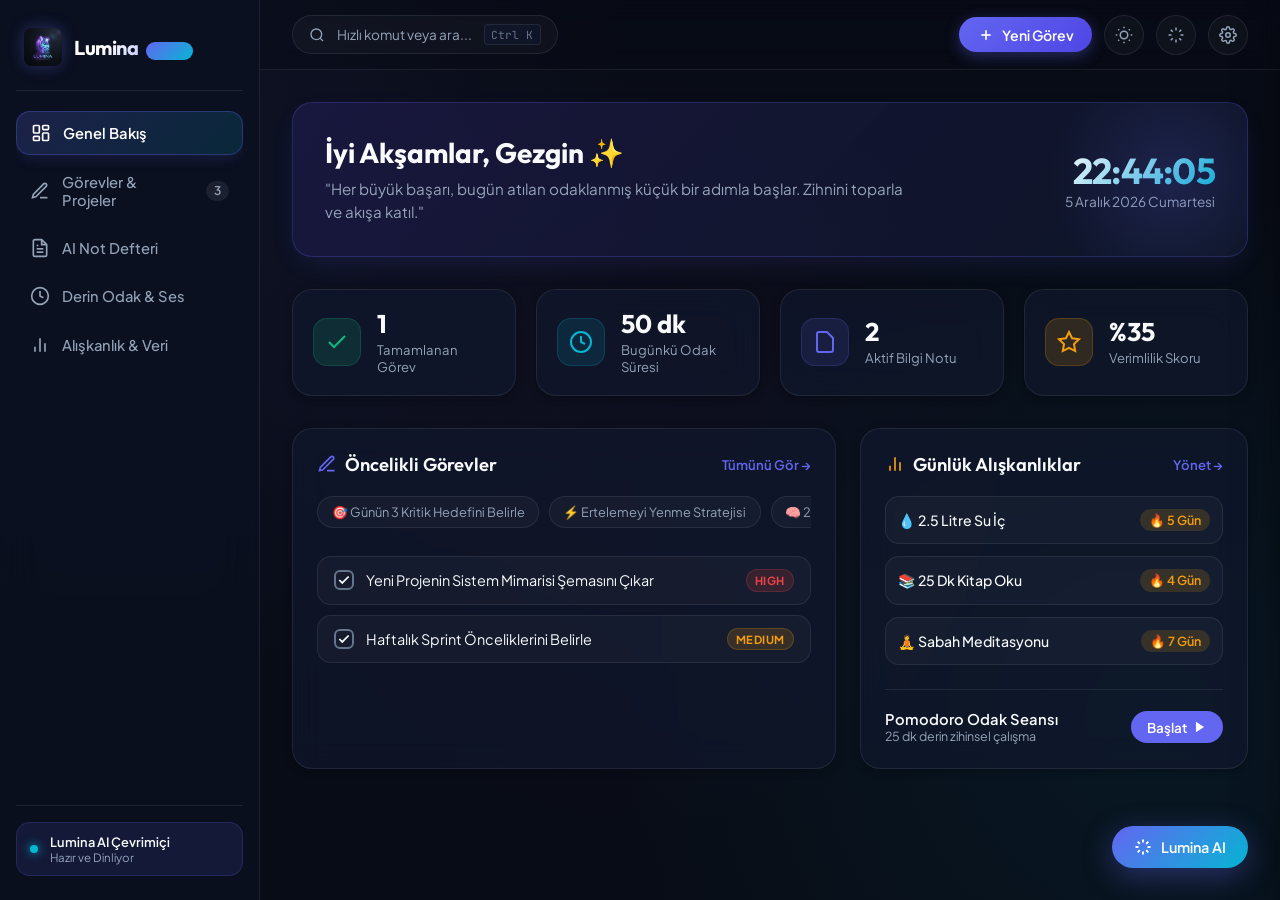
==== index.html @ 3ce01d9f "Initial commit of Lumina AI" ====
<!DOCTYPE html>
<html lang="tr" data-theme="dark">
<head>
  <meta charset="UTF-8">
  <meta name="viewport" content="width=device-width, initial-scale=1.0">
  <title>Lumina AI - Akıllı Üretkenlik & Kişisel Odak İstasyonu</title>
  <meta name="description" content="Yapay zeka destekli akıllı görev yönetimi, not özetleyici, Pomodoro odak modu ve sentetik ambiyans sesleriyle donatılmış yeni nesil üretkenlik platformu.">
  <link rel="icon" type="image/jpeg" href="assets/logo.jpg">
  <link rel="manifest" href="manifest.json">
  <meta name="theme-color" content="#080c16">
  <meta name="apple-mobile-web-app-capable" content="yes">
  <meta name="apple-mobile-web-app-status-bar-style" content="black-translucent">
  <meta name="apple-mobile-web-app-title" content="Lumina AI">
  <link rel="apple-touch-icon" href="assets/logo.jpg">

  <!-- Design System CSS -->
  <link rel="stylesheet" href="css/style.css">
</head>
<body>

  <!-- Background Canvas for Confetti -->
  <canvas id="confetti-canvas"></canvas>

  <div class="app-container">
    <!-- ==========================================
         SIDEBAR NAVIGATION
         ========================================== -->
    <aside class="sidebar" id="sidebar">
      <div class="brand-section">
        <img src="assets/logo.jpg" alt="Lumina AI Logo" class="brand-logo-img">
        <div class="brand-text">
          <h1>Lumina <span class="brand-badge">AI 2.0</span></h1>
        </div>
      </div>

      <nav class="nav-menu" aria-label="Ana Menü">
        <a href="#dashboard" class="nav-item active" data-view="dashboard">
          <svg viewBox="0 0 24 24" fill="none" stroke="currentColor"><rect x="3" y="3" width="7" height="9" rx="1"/><rect x="14" y="3" width="7" height="5" rx="1"/><rect x="14" y="12" width="7" height="9" rx="1"/><rect x="3" y="16" width="7" height="5" rx="1"/></svg>
          <span>Genel Bakış</span>
        </a>
        <a href="#tasks" class="nav-item" data-view="tasks">
          <svg viewBox="0 0 24 24" fill="none" stroke="currentColor"><path d="M12 20h9"/><path d="M16.5 3.5a2.121 2.121 0 0 1 3 3L7 19l-4 1 1-4L16.5 3.5z"/></svg>
          <span>Görevler & Projeler</span>
          <span class="nav-badge" id="sidebar-task-count">3</span>
        </a>
        <a href="#notes" class="nav-item" data-view="notes">
          <svg viewBox="0 0 24 24" fill="none" stroke="currentColor"><path d="M14 2H6a2 2 0 0 0-2 2v16a2 2 0 0 0 2 2h12a2 2 0 0 0 2-2V8z"/><polyline points="14 2 14 8 20 8"/><line x1="16" y1="13" x2="8" y2="13"/><line x1="16" y1="17" x2="8" y2="17"/><polyline points="10 9 9 9 8 9"/></svg>
          <span>AI Not Defteri</span>
        </a>
        <a href="#focus" class="nav-item" data-view="focus">
          <svg viewBox="0 0 24 24" fill="none" stroke="currentColor"><circle cx="12" cy="12" r="10"/><polyline points="12 6 12 12 16 14"/></svg>
          <span>Derin Odak & Ses</span>
        </a>
        <a href="#habits" class="nav-item" data-view="habits">
          <svg viewBox="0 0 24 24" fill="none" stroke="currentColor"><path d="M18 20V10"/><path d="M12 20V4"/><path d="M6 20v-6"/></svg>
          <span>Alışkanlık & Veri</span>
        </a>
      </nav>

      <div class="sidebar-footer">
        <div class="ai-status-card">
          <div class="ai-pulse-dot"></div>
          <div>
            <div style="font-weight:600; color:var(--text-main);">Lumina AI Çevrimiçi</div>
            <div style="font-size:0.72rem; color:var(--text-muted);">Hazır ve Dinliyor</div>
          </div>
        </div>
      </div>
    </aside>

    <!-- ==========================================
         MAIN CONTENT WRAPPER
         ========================================== -->
    <main class="main-wrapper">
      <!-- TOPBAR -->
      <header class="topbar">
        <div class="topbar-left">
          <button class="menu-toggle-btn" id="menu-toggle-btn" aria-label="Menüyü Aç/Kapat">
            <svg width="22" height="22" viewBox="0 0 24 24" fill="none" stroke="currentColor" stroke-width="2"><line x1="3" y1="12" x2="21" y2="12"/><line x1="3" y1="6" x2="21" y2="6"/><line x1="3" y1="18" x2="21" y2="18"/></svg>
          </button>
          
          <button class="search-command-btn" id="search-command-btn">
            <svg width="16" height="16" viewBox="0 0 24 24" fill="none" stroke="currentColor" stroke-width="2"><circle cx="11" cy="11" r="8"/><line x1="21" y1="21" x2="16.65" y2="16.65"/></svg>
            <span>Hızlı komut veya ara...</span>
            <span class="kbd-shortcut">Ctrl K</span>
          </button>
        </div>

        <div class="topbar-right">
          <button class="quick-action-btn" id="quick-new-task-btn">
            <svg width="16" height="16" viewBox="0 0 24 24" fill="none" stroke="currentColor" stroke-width="2.5"><line x1="12" y1="5" x2="12" y2="19"/><line x1="5" y1="12" x2="19" y2="12"/></svg>
            <span>Yeni Görev</span>
          </button>

          <button class="action-icon-btn" id="theme-toggle-btn" title="Koyu / Açık Tema">
            <svg width="18" height="18" viewBox="0 0 24 24" fill="none" stroke="currentColor" stroke-width="2"><circle cx="12" cy="12" r="5"/><path d="M12 1v2M12 21v2M4.22 4.22l1.42 1.42M18.36 18.36l1.42 1.42M1 12h2M21 12h2M4.22 19.78l1.42-1.42M18.36 5.64l1.42-1.42"/></svg>
          </button>

          <button class="action-icon-btn" id="topbar-ai-btn" title="Lumina AI Asistan">
            <svg width="18" height="18" viewBox="0 0 24 24" fill="none" stroke="currentColor" stroke-width="2"><path d="M12 2v4M12 18v4M4.93 4.93l2.83 2.83M16.24 16.24l2.83 2.83M2 12h4M18 12h4M4.93 19.07l2.83-2.83M16.24 7.76l2.83-2.83"/></svg>
          </button>

          <button class="action-icon-btn" id="settings-btn" title="Ayarlar">
            <svg width="18" height="18" viewBox="0 0 24 24" fill="none" stroke="currentColor" stroke-width="2"><circle cx="12" cy="12" r="3"/><path d="M19.4 15a1.65 1.65 0 0 0 .33 1.82l.06.06a2 2 0 0 1 0 2.83 2 2 0 0 1-2.83 0l-.06-.06a1.65 1.65 0 0 0-1.82-.33 1.65 1.65 0 0 0-1 1.51V21a2 2 0 0 1-2 2 2 2 0 0 1-2-2v-.09A1.65 1.65 0 0 0 9 19.4a1.65 1.65 0 0 0-1.82.33l-.06.06a2 2 0 0 1-2.83 0 2 2 0 0 1 0-2.83l.06-.06a1.65 1.65 0 0 0 .33-1.82 1.65 1.65 0 0 0-1.51-1H3a2 2 0 0 1-2-2 2 2 0 0 1 2-2h.09A1.65 1.65 0 0 0 4.6 9a1.65 1.65 0 0 0-.33-1.82l-.06-.06a2 2 0 0 1 0-2.83 2 2 0 0 1 2.83 0l.06.06a1.65 1.65 0 0 0 1.82.33H9a1.65 1.65 0 0 0 1-1.51V3a2 2 0 0 1 2-2 2 2 0 0 1 2 2v.09a1.65 1.65 0 0 0 1 1.51 1.65 1.65 0 0 0 1.82-.33l.06-.06a2 2 0 0 1 2.83 0 2 2 0 0 1 0 2.83l-.06.06a1.65 1.65 0 0 0-.33 1.82V9a1.65 1.65 0 0 0 1.51 1H21a2 2 0 0 1 2 2 2 2 0 0 1-2 2h-.09a1.65 1.65 0 0 0-1.51 1z"/></svg>
          </button>
        </div>
      </header>

      <!-- VIEWS CONTAINER -->
      <div class="view-container">
        
        <!-- ==========================================
             VIEW 1: DASHBOARD
             ========================================== -->
        <section class="view-section active" id="view-dashboard">
          <div class="hero-greeting-card">
            <div class="greeting-text">
              <h2 id="greeting-title">Günaydın, Gezgin ✨</h2>
              <p class="greeting-quote">"Her büyük başarı, bugün atılan odaklanmış küçük bir adımla başlar. Zihnini toparla ve akışa katıl."</p>
            </div>
            <div class="live-time-badge">
              <div class="live-clock" id="live-clock">12:00:00</div>
              <div class="live-date" id="live-date">2 Ekim 2026, Cuma</div>
            </div>
          </div>

          <!-- Stats Grid -->
          <div class="stat-grid">
            <div class="glass-card stat-card">
              <div class="stat-icon success">
                <svg width="24" height="24" viewBox="0 0 24 24" fill="none" stroke="currentColor" stroke-width="2"><polyline points="20 6 9 17 4 12"/></svg>
              </div>
              <div class="stat-info">
                <span class="stat-value" id="stat-completed-tasks">0</span>
                <span class="stat-label">Tamamlanan Görev</span>
              </div>
            </div>

            <div class="glass-card stat-card">
              <div class="stat-icon secondary">
                <svg width="24" height="24" viewBox="0 0 24 24" fill="none" stroke="currentColor" stroke-width="2"><circle cx="12" cy="12" r="10"/><polyline points="12 6 12 12 16 14"/></svg>
              </div>
              <div class="stat-info">
                <span class="stat-value" id="stat-focus-time">0 dk</span>
                <span class="stat-label">Bugünkü Odak Süresi</span>
              </div>
            </div>

            <div class="glass-card stat-card">
              <div class="stat-icon primary">
                <svg width="24" height="24" viewBox="0 0 24 24" fill="none" stroke="currentColor" stroke-width="2"><path d="M14 2H6a2 2 0 0 0-2 2v16a2 2 0 0 0 2 2h12a2 2 0 0 0 2-2V8z"/></svg>
              </div>
              <div class="stat-info">
                <span class="stat-value" id="stat-notes-count">0</span>
                <span class="stat-label">Aktif Bilgi Notu</span>
              </div>
            </div>

            <div class="glass-card stat-card">
              <div class="stat-icon warning">
                <svg width="24" height="24" viewBox="0 0 24 24" fill="none" stroke="currentColor" stroke-width="2"><polygon points="12 2 15.09 8.26 22 9.27 17 14.14 18.18 21.02 12 17.77 5.82 21.02 7 14.14 2 9.27 8.91 8.26 12 2"/></svg>
              </div>
              <div class="stat-info">
                <span class="stat-value" id="stat-efficiency-score">%85</span>
                <span class="stat-label">Verimlilik Skoru</span>
              </div>
            </div>
          </div>

          <!-- Dashboard 2-Columns -->
          <div class="dashboard-grid">
            <!-- Left: Priority Tasks & AI Quick Actions -->
            <div class="glass-card">
              <div class="card-header-flex">
                <h3 class="card-title">
                  <svg width="20" height="20" viewBox="0 0 24 24" fill="none" stroke="currentColor" stroke-width="2" style="color:var(--primary);"><path d="M12 20h9"/><path d="M16.5 3.5a2.121 2.121 0 0 1 3 3L7 19l-4 1 1-4L16.5 3.5z"/></svg>
                  Öncelikli Görevler
                </h3>
                <button class="text-btn" onclick="document.querySelector('[data-view=tasks]').click()">Tümünü Gör →</button>
              </div>

              <!-- AI Quick Prompt Chips -->
              <div class="ai-quick-strip" id="dash-ai-prompt-strip">
                <button class="ai-chip-btn">🎯 Günün 3 Kritik Hedefini Belirle</button>
                <button class="ai-chip-btn">⚡ Ertelemeyi Yenme Stratejisi</button>
                <button class="ai-chip-btn">🧠 25 Dk Odak Seansı Tavsiyesi</button>
              </div>

              <div class="mini-task-list" id="dash-mini-task-list">
                <!-- Dynamically populated -->
              </div>
            </div>

            <!-- Right: Habits & Focus Quick Start -->
            <div class="glass-card">
              <div class="card-header-flex">
                <h3 class="card-title">
                  <svg width="20" height="20" viewBox="0 0 24 24" fill="none" stroke="currentColor" stroke-width="2" style="color:var(--warning);"><path d="M18 20V10"/><path d="M12 20V4"/><path d="M6 20v-6"/></svg>
                  Günlük Alışkanlıklar
                </h3>
                <button class="text-btn" onclick="document.querySelector('[data-view=habits]').click()">Yönet →</button>
              </div>

              <div class="habit-dashboard-list" id="dash-habit-list">
                <!-- Dynamically populated -->
              </div>

              <div style="margin-top: 1.5rem; padding-top: 1.25rem; border-top: 1px solid var(--border-subtle);">
                <div style="display:flex; justify-content:space-between; align-items:center;">
                  <div>
                    <div style="font-weight:600; font-size:0.92rem;">Pomodoro Odak Seansı</div>
                    <div style="font-size:0.78rem; color:var(--text-muted);">25 dk derin zihinsel çalışma</div>
                  </div>
                  <button class="btn-primary" onclick="document.querySelector('[data-view=focus]').click()">
                    <span>Başlat</span>
                    <svg width="14" height="14" viewBox="0 0 24 24" fill="currentColor"><polygon points="5 3 19 12 5 21 5 3"/></svg>
                  </button>
                </div>
              </div>
            </div>
          </div>
        </section>

        <!-- ==========================================
             VIEW 2: TASKS & PROJECTS
             ========================================== -->
        <section class="view-section" id="view-tasks">
          <div class="page-header">
            <div>
              <h2 class="page-title">Görev & Proje Merkezi</h2>
              <p class="page-subtitle">Hedeflerinizi düzenleyin, AI ile adımlara bölün ve yüksek odakla tamamlayın.</p>
            </div>
          </div>

          <!-- Quick Task Input Box -->
          <div class="task-creator-box">
            <div class="task-input-row">
              <svg width="20" height="20" viewBox="0 0 24 24" fill="none" stroke="currentColor" stroke-width="2" style="color:var(--primary);"><line x1="12" y1="5" x2="12" y2="19"/><line x1="5" y1="12" x2="19" y2="12"/></svg>
              <input type="text" id="task-main-input" class="task-main-input" placeholder="Ne üzerinde çalışmak istiyorsunuz? (Enter'a basın)">
            </div>
            <div class="task-meta-row">
              <div class="meta-controls-left">
                <select id="task-category-select" class="select-pill" aria-label="Kategori Seçin">
                  <option value="Yazılım">💻 Yazılım</option>
                  <option value="Strateji">🎯 Strateji</option>
                  <option value="Tasarım">🎨 Tasarım</option>
                  <option value="Kişisel">🌱 Kişisel</option>
                  <option value="İş">💼 İş & Toplantı</option>
                </select>
                <select id="task-priority-select" class="select-pill" aria-label="Öncelik Seçin">
                  <option value="medium">⚡ Normal Öncelik</option>
                  <option value="high">🔥 Yüksek Öncelik</option>
                  <option value="low">🌱 Düşük Öncelik</option>
                </select>
                <input type="date" id="task-due-date-input" class="date-input-pill" aria-label="Bitiş Tarihi">
              </div>
              <div class="task-btn-group">
                <button class="btn-primary" id="btn-add-task">Görev Ekle</button>
              </div>
            </div>
          </div>

          <!-- Task Toolbar & Filters -->
          <div class="tasks-toolbar">
            <div class="task-filter-tabs">
              <button class="filter-tab active" data-filter="all">Tüm Görevler</button>
              <button class="filter-tab" data-filter="today">Bugün</button>
              <button class="filter-tab" data-filter="priority">Öncelikli</button>
              <button class="filter-tab" data-filter="completed">Tamamlananlar</button>
            </div>
          </div>

          <!-- Task Full Items -->
          <div class="task-full-list" id="task-full-list">
            <!-- Dynamically populated -->
          </div>
        </section>

        <!-- ==========================================
             VIEW 3: AI RICH NOTES
             ========================================== -->
        <section class="view-section" id="view-notes">
          <div class="page-header">
            <div>
              <h2 class="page-title">Yapay Zeka Destekli Not Defteri</h2>
              <p class="page-subtitle">Düşüncelerinizi kaydedin, AI ile tek tıkla özetleyin ve eyleme dökün.</p>
            </div>
          </div>

          <div class="notes-layout">
            <!-- Notes Left Sidebar -->
            <div class="glass-card notes-sidebar-card">
              <div style="display:flex; gap:0.5rem;">
                <input type="text" id="notes-search-input" class="notes-search-input" placeholder="Notlarda ara..." style="flex:1;">
                <button class="btn-primary" id="btn-new-note" title="Yeni Not Oluştur">+</button>
              </div>
              <div class="notes-list-scroll" id="notes-list-scroll">
                <!-- Dynamically populated -->
              </div>
            </div>

            <!-- Notes Active Editor -->
            <div class="glass-card note-editor-card">
              <div class="note-editor-header">
                <input type="text" id="note-title-input" class="note-title-input" placeholder="Not Başlığı...">
                <div class="ai-note-tools">
                  <button class="ai-tool-btn" id="btn-note-summarize" title="Notu 3 maddede özetle">
                    <svg width="14" height="14" viewBox="0 0 24 24" fill="none" stroke="currentColor" stroke-width="2"><line x1="21" y1="10" x2="3" y2="10"/><line x1="21" y1="6" x2="3" y2="6"/><line x1="21" y1="14" x2="3" y2="14"/><line x1="21" y1="18" x2="3" y2="18"/></svg>
                    <span>Özetle</span>
                  </button>
                  <button class="ai-tool-btn" id="btn-note-actionize" title="Eylem adımlarına dönüştür">
                    <svg width="14" height="14" viewBox="0 0 24 24" fill="none" stroke="currentColor" stroke-width="2"><polyline points="9 11 12 14 22 4"/><path d="M21 12v7a2 2 0 0 1-2 2H5a2 2 0 0 1-2-2V5a2 2 0 0 1 2-2h11"/></svg>
                    <span>Eyleme Dök</span>
                  </button>
                  <button class="ai-tool-btn" id="btn-note-expand" title="Fikri stratejik olarak genişlet">
                    <svg width="14" height="14" viewBox="0 0 24 24" fill="none" stroke="currentColor" stroke-width="2"><path d="M12 2v4M12 18v4M4.93 4.93l2.83 2.83M16.24 16.24l2.83 2.83M2 12h4M18 12h4"/></svg>
                    <span>Genişlet</span>
                  </button>
                  <button class="item-action-btn delete-btn" id="btn-delete-note" title="Notu Sil">
                    <svg width="16" height="16" viewBox="0 0 24 24" fill="none" stroke="currentColor" stroke-width="2"><path d="M3 6h18M19 6v14a2 2 0 0 1-2 2H7a2 2 0 0 1-2-2V6m3 0V4a2 2 0 0 1 2-2h4a2 2 0 0 1 2 2v2"/></svg>
                  </button>
                </div>
              </div>

              <textarea id="note-body-textarea" class="note-body-textarea" placeholder="Düşüncelerinizi buraya yazın veya Markdown formatında içerik ekleyin..."></textarea>

              <div class="note-editor-footer">
                <span id="note-word-count">0 kelime | 0 karakter</span>
                <span id="note-last-updated">Kaydedildi ✓</span>
              </div>
            </div>
          </div>
        </section>

        <!-- ==========================================
             VIEW 4: DEEP FOCUS & POMODORO
             ========================================== -->
        <section class="view-section" id="view-focus">
          <div class="page-header">
            <div>
              <h2 class="page-title">Derin Odak İstasyonu</h2>
              <p class="page-subtitle">Zaman bloklama, görsel pomodoro zamanlayıcısı ve sentetik ambiyans ses laboratuvarı.</p>
            </div>
            <button class="btn-secondary" id="btn-zen-mode">
              <svg width="16" height="16" viewBox="0 0 24 24" fill="none" stroke="currentColor" stroke-width="2"><path d="M8 3H5a2 2 0 0 0-2 2v3m18 0V5a2 2 0 0 0-2-2h-3m0 18h3a2 2 0 0 0 2-2v-3M3 16v3a2 2 0 0 0 2 2h3"/></svg>
              <span>Zen Modu (Tam Ekran)</span>
            </button>
          </div>

          <div class="focus-container">
            <!-- Left: Pomodoro Timer -->
            <div class="glass-card timer-card">
              <div class="timer-mode-selector">
                <button class="mode-btn active" data-mode="pomodoro">Odaklan (25d)</button>
                <button class="mode-btn" data-mode="shortBreak">Kısa Mola (5d)</button>
                <button class="mode-btn" data-mode="longBreak">Uzun Mola (15d)</button>
              </div>

              <!-- Circular Progress SVG -->
              <div class="circular-timer-wrapper">
                <svg class="timer-svg" viewBox="0 0 260 260">
                  <defs>
                    <linearGradient id="timerGradient" x1="0%" y1="0%" x2="100%" y2="100%">
                      <stop offset="0%" stop-color="#6366f1"/>
                      <stop offset="100%" stop-color="#06b6d4"/>
                    </linearGradient>
                  </defs>
                  <circle class="timer-circle-bg" cx="130" cy="130" r="115"/>
                  <circle class="timer-circle-progress" id="timer-circle-progress" cx="130" cy="130" r="115"/>
                </svg>

                <div class="timer-display">
                  <div class="timer-time" id="timer-display-time">25:00</div>
                  <div class="timer-status-text" id="timer-status-text">Derin Odak Seansı</div>
                </div>
              </div>

              <!-- Controls -->
              <div class="timer-controls">
                <button class="timer-secondary-btn" id="btn-reset-timer" title="Sıfırla">
                  <svg width="20" height="20" viewBox="0 0 24 24" fill="none" stroke="currentColor" stroke-width="2"><path d="M3 12a9 9 0 1 0 9-9 9.75 9.75 0 0 0-6.74 2.74L3 8"/><path d="M3 3v5h5"/></svg>
                </button>
                <button class="timer-main-btn" id="btn-toggle-timer" title="Başlat / Duraklat">
                  <svg width="28" height="28" viewBox="0 0 24 24" fill="currentColor"><polygon points="5 3 19 12 5 21 5 3"/></svg>
                </button>
              </div>
            </div>

            <!-- Right: Ambient Soundscape Lab -->
            <div class="glass-card ambient-sounds-card">
              <div class="card-header-flex">
                <h3 class="card-title">
                  <svg width="20" height="20" viewBox="0 0 24 24" fill="none" stroke="currentColor" stroke-width="2" style="color:var(--secondary);"><path d="M9 18V5l12-2v13"/><circle cx="6" cy="18" r="3"/><circle cx="18" cy="16" r="3"/></svg>
                  Ambiyans Ses Mikseri
                </h3>
                <span style="font-size:0.75rem; color:var(--text-faint);">Web Audio API</span>
              </div>

              <div class="sound-grid">
                <!-- Rain -->
                <div class="sound-card-item">
                  <div class="sound-meta">
                    <div class="sound-icon-box">🌧️</div>
                    <div>
                      <div class="sound-name">Huzurlu Yağmur</div>
                      <div class="sound-sub">Yumuşak damlalar</div>
                    </div>
                  </div>
                  <div class="sound-controls-box">
                    <input type="range" class="sound-volume-slider" id="vol-rain" min="0" max="1" step="0.05" value="0.5" aria-label="Yağmur Sesi Düzeyi">
                    <button class="btn-secondary" id="sound-toggle-rain">Başlat</button>
                  </div>
                </div>

                <!-- Fire -->
                <div class="sound-card-item">
                  <div class="sound-meta">
                    <div class="sound-icon-box">🔥</div>
                    <div>
                      <div class="sound-name">Şömine Ateşi</div>
                      <div class="sound-sub">Doğal çıtırtılar</div>
                    </div>
                  </div>
                  <div class="sound-controls-box">
                    <input type="range" class="sound-volume-slider" id="vol-fire" min="0" max="1" step="0.05" value="0.5" aria-label="Şömine Sesi Düzeyi">
                    <button class="btn-secondary" id="sound-toggle-fire">Başlat</button>
                  </div>
                </div>

                <!-- Forest Wind -->
                <div class="sound-card-item">
                  <div class="sound-meta">
                    <div class="sound-icon-box">🌲</div>
                    <div>
                      <div class="sound-name">Orman Esintisi</div>
                      <div class="sound-sub">Sakin rüzgar tonları</div>
                    </div>
                  </div>
                  <div class="sound-controls-box">
                    <input type="range" class="sound-volume-slider" id="vol-wind" min="0" max="1" step="0.05" value="0.5" aria-label="Orman Rüzgarı Düzeyi">
                    <button class="btn-secondary" id="sound-toggle-wind">Başlat</button>
                  </div>
                </div>

                <!-- Binaural Focus -->
                <div class="sound-card-item">
                  <div class="sound-meta">
                    <div class="sound-icon-box">🧠</div>
                    <div>
                      <div class="sound-name">14Hz Alfa Dalgası</div>
                      <div class="sound-sub">Binaural odak ritmi</div>
                    </div>
                  </div>
                  <div class="sound-controls-box">
                    <input type="range" class="sound-volume-slider" id="vol-binaural" min="0" max="1" step="0.05" value="0.5" aria-label="Alfa Dalgası Düzeyi">
                    <button class="btn-secondary" id="sound-toggle-binaural">Başlat</button>
                  </div>
                </div>
              </div>
            </div>
          </div>
        </section>

        <!-- ==========================================
             VIEW 5: HABITS & ANALYTICS
             ========================================== -->
        <section class="view-section" id="view-habits">
          <div class="page-header">
            <div>
              <h2 class="page-title">Alışkanlık Takibi & Analitik</h2>
              <p class="page-subtitle">Süreklilik güçtür. Günlük alışkanlıklarınızı işaretleyin ve odak grafiğinizi izleyin.</p>
            </div>
          </div>

          <div class="habits-analytics-grid">
            <!-- Left: Habit Matrix -->
            <div class="glass-card">
              <div class="card-header-flex">
                <h3 class="card-title">Haftalık Alışkanlık Matrisi</h3>
              </div>

              <div class="habit-creator-row">
                <input type="text" id="habit-name-input" class="habit-input" placeholder="Yeni alışkanlık hedefi (örn: Kitap oku, Spor yap...)">
                <button class="btn-primary" id="btn-add-habit">Ekle</button>
              </div>

              <div style="overflow-x: auto;">
                <table class="habit-table">
                  <thead>
                    <tr>
                      <th>Alışkanlık</th>
                      <th>Pzt</th>
                      <th>Sal</th>
                      <th>Çar</th>
                      <th>Per</th>
                      <th>Cum</th>
                      <th>Cmt</th>
                      <th>Paz</th>
                      <th>Seri</th>
                    </tr>
                  </thead>
                  <tbody id="habit-table-body">
                    <!-- Dynamically populated -->
                  </tbody>
                </table>
              </div>
            </div>

            <!-- Right: Weekly Focus Minutes Bar Chart -->
            <div class="glass-card">
              <div class="card-header-flex">
                <h3 class="card-title">Haftalık Odak Süresi Dağılımı</h3>
                <span style="font-size:0.75rem; color:var(--secondary); font-weight:600;">Dakika Cinsinden</span>
              </div>

              <div class="chart-container" id="chart-bars-group">
                <!-- Dynamically generated bars -->
              </div>
            </div>
          </div>
        </section>

      </div>
    </main>
  </div>

  <!-- ==========================================
       ZEN FULLSCREEN OVERLAY
       ========================================== -->
  <div class="zen-overlay" id="zen-overlay">
    <button class="zen-exit-btn" id="zen-exit-btn">
      <svg width="18" height="18" viewBox="0 0 24 24" fill="none" stroke="currentColor" stroke-width="2"><line x1="18" y1="6" x2="6" y2="18"/><line x1="6" y1="6" x2="18" y2="18"/></svg>
      <span>Zen Modundan Çık</span>
    </button>
    <div class="timer-time" id="zen-display-time" style="font-size: 6rem;">25:00</div>
    <div class="zen-task-title" id="zen-task-title">🎯 Derin Zihinsel Odak</div>
  </div>

  <!-- ==========================================
       LUMINA AI COPILOT CHAT DRAWER
       ========================================== -->
  <div class="ai-copilot-drawer" id="ai-copilot-drawer">
    <div class="copilot-header">
      <div class="copilot-title-group">
        <img src="assets/logo.jpg" alt="Lumina Copilot" class="copilot-avatar">
        <div>
          <div style="font-weight:700; font-size:1rem;">Lumina AI Copilot</div>
          <div style="font-size:0.75rem; color:var(--secondary);">Akıllı Üretkenlik Danışmanı</div>
        </div>
      </div>
      <button class="action-icon-btn" id="close-copilot-btn" aria-label="Kapat">
        <svg width="18" height="18" viewBox="0 0 24 24" fill="none" stroke="currentColor" stroke-width="2"><line x1="18" y1="6" x2="6" y2="18"/><line x1="6" y1="6" x2="18" y2="18"/></svg>
      </button>
    </div>

    <div class="copilot-messages" id="copilot-messages">
      <div class="chat-bubble ai">
        Merhaba! Ben <strong>Lumina AI</strong>. Gününüzü planlamanıza, karmaşık görevleri alt adımlara ayırmanıza veya notlarınızı analiz etmenize yardımcı olabilirim. Ne üzerinde çalışıyoruz?
      </div>
    </div>

    <div class="copilot-input-area">
      <div class="copilot-input-row">
        <input type="text" id="copilot-input" class="copilot-input" placeholder="Lumina'ya soru sorun veya görev planlatın...">
        <button class="copilot-send-btn" id="copilot-send-btn" aria-label="Gönder">
          <svg width="16" height="16" viewBox="0 0 24 24" fill="none" stroke="currentColor" stroke-width="2.5"><line x1="22" y1="2" x2="11" y2="13"/><polygon points="22 2 15 22 11 13 2 9 22 2"/></svg>
        </button>
      </div>
    </div>
  </div>

  <!-- FLOATING AI COPILOT BUTTON -->
  <button class="floating-ai-trigger" id="floating-ai-trigger">
    <svg width="18" height="18" viewBox="0 0 24 24" fill="none" stroke="currentColor" stroke-width="2.5"><path d="M12 2v4M12 18v4M4.93 4.93l2.83 2.83M16.24 16.24l2.83 2.83M2 12h4M18 12h4M4.93 19.07l2.83-2.83M16.24 7.76l2.83-2.83"/></svg>
    <span>Lumina AI</span>
  </button>

  <!-- ==========================================
       COMMAND PALETTE (CTRL+K)
       ========================================== -->
  <div class="command-palette-backdrop" id="cmd-palette-backdrop">
    <div class="command-palette-card">
      <div class="command-input-row">
        <svg width="20" height="20" viewBox="0 0 24 24" fill="none" stroke="currentColor" stroke-width="2" style="color:var(--primary);"><circle cx="11" cy="11" r="8"/><line x1="21" y1="21" x2="16.65" y2="16.65"/></svg>
        <input type="text" id="cmd-search-input" class="command-search-input" placeholder="Bir komut yazın veya işlem seçin...">
      </div>
      <div class="command-results-list" id="cmd-results-list">
        <!-- Dynamically populated -->
      </div>
      <div class="command-footer">
        <span>Seçmek için Enter'a basın</span>
        <span>Kapatmak için ESC</span>
      </div>
    </div>
  </div>

  <!-- ==========================================
       SETTINGS MODAL (Dialog with modern top layer)
       ========================================== -->
  <dialog class="modern-modal" id="settings-modal">
    <div class="modal-header">
      <h3 class="modal-title">Lumina Ayarları</h3>
      <button class="action-icon-btn" id="close-settings-btn" aria-label="Kapat">
        <svg width="18" height="18" viewBox="0 0 24 24" fill="none" stroke="currentColor" stroke-width="2"><line x1="18" y1="6" x2="6" y2="18"/><line x1="6" y1="6" x2="18" y2="18"/></svg>
      </button>
    </div>
    <div class="modal-body">
      <div class="form-group">
        <label class="form-label" for="setting-user-name">Kullanıcı Adı</label>
        <input type="text" id="setting-user-name" class="form-input">
      </div>

      <div class="form-group">
        <label class="form-label" for="setting-theme">Görünüm Teması</label>
        <select id="setting-theme" class="form-input">
          <option value="dark">Karanlık Mod (Cyberpunk Midnight)</option>
          <option value="light">Aydınlık Mod (Modern Clean)</option>
        </select>
      </div>

      <div class="form-group">
        <label class="form-label" for="setting-work-duration">Pomodoro Çalışma Süresi (Dakika)</label>
        <input type="number" id="setting-work-duration" class="form-input" min="5" max="60" value="25">
      </div>

      <div class="form-group">
        <label class="form-label" for="setting-gemini-key">Google Gemini API Anahtarı (İsteğe Bağlı)</label>
        <input type="password" id="setting-gemini-key" class="form-input" placeholder="AIzaSy...">
        <span class="form-hint">Boş bırakılırsa yerleşik zeki bilişsel motor çevrimdışı çalışmaya devam eder.</span>
      </div>

      <div class="form-group" style="padding-top: 0.5rem; border-top: 1px solid var(--border-subtle);">
        <label class="form-label">Veri Yedekleme & Geri Yükleme</label>
        <div style="display:flex; gap:0.5rem; margin-top:0.3rem;">
          <button class="btn-secondary" id="btn-export-data">Yedeği İndir (JSON)</button>
          <button class="btn-secondary" id="btn-import-data">Geri Yükle</button>
          <input type="file" id="import-file-input" accept=".json" style="display:none;">
        </div>
      </div>
    </div>
    <div class="modal-footer">
      <button class="btn-primary" id="btn-save-settings">Ayarları Kaydet</button>
    </div>
  </dialog>

  <!-- TOAST CONTAINER -->
  <div class="toast-container" id="toast-container"></div>

  <!-- APPLICATION SCRIPTS -->
  <script src="js/audio.js"></script>
  <script src="js/storage.js"></script>
  <script src="js/ai-service.js"></script>
  <script src="js/app.js"></script>
  <script>
    if ('serviceWorker' in navigator) {
      window.addEventListener('load', () => {
        navigator.serviceWorker.register('/sw.js').catch(() => {});
      });
    }
  </script>
</body>
</html>
---- css/style.css ----
/* ==========================================================================
   LUMINA AI - DESIGN SYSTEM & STYLESHEET
   Ultra-modern, glassmorphism, responsive, accessible design system
   ========================================================================== */

/* --- Google Fonts Import --- */
@import url('https://fonts.googleapis.com/css2?family=Outfit:wght@300;400;500;600;700;800&family=Plus+Jakarta+Sans:wght@300;400;500;600;700&family=JetBrains+Mono:wght@400;500&display=swap');

/* --- Root Color Tokens & CSS Variables --- */
:root {
  /* Color Palette - Dark Theme (Default) */
  --bg-app: #080c16;
  --bg-sidebar: rgba(11, 17, 32, 0.85);
  --bg-card: rgba(18, 26, 47, 0.65);
  --bg-card-hover: rgba(26, 37, 65, 0.8);
  --bg-card-solid: #111a30;
  --bg-surface: rgba(255, 255, 255, 0.03);
  --bg-surface-elevated: rgba(255, 255, 255, 0.07);
  --bg-input: rgba(15, 23, 42, 0.7);

  /* Borders & Dividers */
  --border-subtle: rgba(255, 255, 255, 0.08);
  --border-focus: rgba(99, 102, 241, 0.6);
  --border-glow: rgba(99, 102, 241, 0.25);

  /* Primary Brand & Accents */
  --primary: #6366f1;
  --primary-hover: #4f46e5;
  --primary-glow: rgba(99, 102, 241, 0.35);
  --primary-subtle: rgba(99, 102, 241, 0.12);

  --secondary: #06b6d4;
  --secondary-hover: #0891b2;
  --secondary-glow: rgba(6, 182, 212, 0.35);
  --secondary-subtle: rgba(6, 182, 212, 0.12);

  --accent-purple: #a855f7;
  --accent-purple-subtle: rgba(168, 85, 247, 0.12);

  --success: #10b981;
  --success-subtle: rgba(16, 185, 129, 0.15);
  --warning: #f59e0b;
  --warning-subtle: rgba(245, 158, 11, 0.15);
  --danger: #ef4444;
  --danger-subtle: rgba(239, 68, 68, 0.15);

  /* Typography Colors */
  --text-main: #f8fafc;
  --text-muted: #94a3b8;
  --text-faint: #64748b;
  --text-inverse: #0f172a;

  /* Typography Fonts */
  --font-heading: 'Outfit', -apple-system, BlinkMacSystemFont, sans-serif;
  --font-body: 'Plus Jakarta Sans', -apple-system, BlinkMacSystemFont, sans-serif;
  --font-mono: 'JetBrains Mono', monospace;

  /* Elevation & Shadows */
  --shadow-sm: 0 2px 8px rgba(0, 0, 0, 0.3);
  --shadow-md: 0 8px 24px -4px rgba(0, 0, 0, 0.45);
  --shadow-lg: 0 16px 40px -8px rgba(0, 0, 0, 0.6);
  --shadow-glow: 0 0 30px var(--primary-glow);

  /* Radii */
  --radius-sm: 8px;
  --radius-md: 14px;
  --radius-lg: 20px;
  --radius-full: 9999px;

  /* Layout dimensions */
  --sidebar-width: 260px;
  --topbar-height: 70px;
  --chat-panel-width: 380px;

  /* Transitions */
  --transition-fast: 0.15s cubic-bezier(0.4, 0, 0.2, 1);
  --transition-normal: 0.25s cubic-bezier(0.4, 0, 0.2, 1);
  --transition-smooth: 0.4s cubic-bezier(0.16, 1, 0.3, 1);
}

/* Light Theme Variables */
[data-theme="light"] {
  --bg-app: #f1f5f9;
  --bg-sidebar: rgba(255, 255, 255, 0.9);
  --bg-card: rgba(255, 255, 255, 0.8);
  --bg-card-hover: rgba(255, 255, 255, 0.95);
  --bg-card-solid: #ffffff;
  --bg-surface: rgba(0, 0, 0, 0.03);
  --bg-surface-elevated: rgba(0, 0, 0, 0.05);
  --bg-input: #ffffff;

  --border-subtle: rgba(0, 0, 0, 0.08);
  --border-focus: rgba(99, 102, 241, 0.7);
  --border-glow: rgba(99, 102, 241, 0.2);

  --text-main: #0f172a;
  --text-muted: #475569;
  --text-faint: #94a3b8;
  --text-inverse: #ffffff;

  --shadow-sm: 0 2px 8px rgba(0, 0, 0, 0.05);
  --shadow-md: 0 8px 24px -4px rgba(0, 0, 0, 0.08);
  --shadow-lg: 0 16px 40px -8px rgba(0, 0, 0, 0.12);
}

/* --- Base & Reset --- */
*, *::before, *::after {
  box-sizing: border-box;
  margin: 0;
  padding: 0;
}

html, body {
  height: 100%;
  font-family: var(--font-body);
  background-color: var(--bg-app);
  color: var(--text-main);
  overflow-x: hidden;
  -webkit-font-smoothing: antialiased;
  -moz-osx-font-smoothing: grayscale;
}

body {
  position: relative;
  background-image: 
    radial-gradient(circle at 10% 20%, rgba(99, 102, 241, 0.08) 0%, transparent 40%),
    radial-gradient(circle at 90% 80%, rgba(6, 182, 212, 0.07) 0%, transparent 40%),
    radial-gradient(circle at 50% 50%, rgba(168, 85, 247, 0.04) 0%, transparent 50%);
  background-attachment: fixed;
}

/* Custom Scrollbars */
::-webkit-scrollbar {
  width: 6px;
  height: 6px;
}
::-webkit-scrollbar-track {
  background: transparent;
}
::-webkit-scrollbar-thumb {
  background: var(--border-subtle);
  border-radius: var(--radius-full);
}
::-webkit-scrollbar-thumb:hover {
  background: var(--text-faint);
}

/* Focus outline accessibility */
:focus-visible {
  outline: 2px solid var(--primary);
  outline-offset: 2px;
}

button, input, select, textarea {
  font-family: inherit;
  color: inherit;
}

button {
  cursor: pointer;
  border: none;
  background: none;
}

a {
  color: inherit;
  text-decoration: none;
}

/* --- App Layout Grid --- */
.app-container {
  display: flex;
  height: 100vh;
  width: 100vw;
  overflow: hidden;
  position: relative;
}

/* --- Sidebar --- */
.sidebar {
  width: var(--sidebar-width);
  height: 100%;
  background: var(--bg-sidebar);
  backdrop-filter: blur(20px);
  -webkit-backdrop-filter: blur(20px);
  border-right: 1px solid var(--border-subtle);
  display: flex;
  flex-direction: column;
  padding: 1.5rem 1rem;
  z-index: 40;
  transition: transform var(--transition-normal);
  flex-shrink: 0;
}

.brand-section {
  display: flex;
  align-items: center;
  gap: 0.75rem;
  padding: 0.25rem 0.5rem 1.5rem;
  border-bottom: 1px solid var(--border-subtle);
  margin-bottom: 1.25rem;
}

.brand-logo-img {
  width: 38px;
  height: 38px;
  border-radius: var(--radius-sm);
  object-fit: cover;
  box-shadow: 0 0 15px var(--primary-glow);
}

.brand-text h1 {
  font-family: var(--font-heading);
  font-size: 1.25rem;
  font-weight: 700;
  background: linear-gradient(135deg, #fff 30%, #818cf8 100%);
  -webkit-background-clip: text;
  -webkit-text-fill-color: transparent;
  letter-spacing: -0.02em;
}

[data-theme="light"] .brand-text h1 {
  background: linear-gradient(135deg, #1e1b4b 30%, #4f46e5 100%);
  -webkit-background-clip: text;
  -webkit-text-fill-color: transparent;
}

.brand-badge {
  font-size: 0.65rem;
  font-weight: 700;
  text-transform: uppercase;
  letter-spacing: 0.06em;
  padding: 0.15rem 0.45rem;
  border-radius: var(--radius-full);
  background: linear-gradient(135deg, var(--primary), var(--secondary));
  color: #fff;
  margin-left: 0.25rem;
}

.nav-menu {
  display: flex;
  flex-direction: column;
  gap: 0.4rem;
  flex: 1;
  overflow-y: auto;
}

.nav-item {
  display: flex;
  align-items: center;
  gap: 0.75rem;
  padding: 0.7rem 0.9rem;
  border-radius: var(--radius-md);
  color: var(--text-muted);
  font-size: 0.92rem;
  font-weight: 500;
  transition: all var(--transition-fast);
  position: relative;
}

.nav-item:hover {
  color: var(--text-main);
  background: var(--bg-surface-elevated);
}

.nav-item.active {
  color: #fff;
  background: linear-gradient(135deg, rgba(99, 102, 241, 0.2), rgba(6, 182, 212, 0.15));
  border: 1px solid rgba(99, 102, 241, 0.3);
  font-weight: 600;
  box-shadow: 0 4px 15px -3px rgba(99, 102, 241, 0.2);
}

[data-theme="light"] .nav-item.active {
  color: var(--primary);
  background: rgba(99, 102, 241, 0.1);
  border-color: rgba(99, 102, 241, 0.25);
}

.nav-item svg {
  width: 20px;
  height: 20px;
  stroke-width: 2;
  transition: transform var(--transition-fast);
}

.nav-item:hover svg {
  transform: scale(1.1);
}

.nav-badge {
  margin-left: auto;
  font-size: 0.75rem;
  font-weight: 600;
  padding: 0.15rem 0.5rem;
  border-radius: var(--radius-full);
  background: var(--bg-surface-elevated);
  color: var(--text-muted);
}

.nav-item.active .nav-badge {
  background: var(--primary);
  color: #fff;
}

.sidebar-footer {
  padding-top: 1rem;
  border-top: 1px solid var(--border-subtle);
  display: flex;
  flex-direction: column;
  gap: 0.5rem;
}

.ai-status-card {
  display: flex;
  align-items: center;
  gap: 0.75rem;
  padding: 0.65rem 0.8rem;
  background: var(--primary-subtle);
  border: 1px solid rgba(99, 102, 241, 0.2);
  border-radius: var(--radius-md);
  font-size: 0.8rem;
}

.ai-pulse-dot {
  width: 8px;
  height: 8px;
  border-radius: 50%;
  background: var(--secondary);
  box-shadow: 0 0 10px var(--secondary);
  animation: pulse-ring 2s infinite;
}

@keyframes pulse-ring {
  0% { transform: scale(0.95); box-shadow: 0 0 0 0 rgba(6, 182, 212, 0.7); }
  70% { transform: scale(1.1); box-shadow: 0 0 0 8px rgba(6, 182, 212, 0); }
  100% { transform: scale(0.95); box-shadow: 0 0 0 0 rgba(6, 182, 212, 0); }
}

/* --- Main Content Area --- */
.main-wrapper {
  flex: 1;
  display: flex;
  flex-direction: column;
  height: 100%;
  overflow: hidden;
  position: relative;
}

/* --- Topbar Header --- */
.topbar {
  height: var(--topbar-height);
  padding: 0 2rem;
  display: flex;
  align-items: center;
  justify-content: space-between;
  border-bottom: 1px solid var(--border-subtle);
  background: rgba(8, 12, 22, 0.4);
  backdrop-filter: blur(12px);
  -webkit-backdrop-filter: blur(12px);
  z-index: 30;
}

[data-theme="light"] .topbar {
  background: rgba(241, 245, 249, 0.6);
}

.topbar-left {
  display: flex;
  align-items: center;
  gap: 1rem;
}

.menu-toggle-btn {
  display: none;
  color: var(--text-muted);
  padding: 0.5rem;
  border-radius: var(--radius-sm);
}

.search-command-btn {
  display: flex;
  align-items: center;
  gap: 0.75rem;
  background: var(--bg-surface);
  border: 1px solid var(--border-subtle);
  padding: 0.5rem 1rem;
  border-radius: var(--radius-full);
  color: var(--text-muted);
  font-size: 0.85rem;
  transition: all var(--transition-fast);
  min-width: 260px;
}

.search-command-btn:hover {
  background: var(--bg-surface-elevated);
  border-color: var(--border-focus);
  color: var(--text-main);
}

.kbd-shortcut {
  margin-left: auto;
  font-family: var(--font-mono);
  font-size: 0.7rem;
  padding: 0.15rem 0.4rem;
  border-radius: 4px;
  background: var(--bg-card);
  border: 1px solid var(--border-subtle);
  color: var(--text-faint);
}

.topbar-right {
  display: flex;
  align-items: center;
  gap: 0.75rem;
}

.action-icon-btn {
  width: 40px;
  height: 40px;
  border-radius: var(--radius-full);
  display: flex;
  align-items: center;
  justify-content: center;
  background: var(--bg-surface);
  border: 1px solid var(--border-subtle);
  color: var(--text-muted);
  transition: all var(--transition-fast);
  position: relative;
}

.action-icon-btn:hover {
  background: var(--bg-surface-elevated);
  color: var(--text-main);
  border-color: var(--border-focus);
}

.quick-action-btn {
  display: flex;
  align-items: center;
  gap: 0.5rem;
  background: linear-gradient(135deg, var(--primary), #4f46e5);
  color: #fff;
  padding: 0.55rem 1.15rem;
  border-radius: var(--radius-full);
  font-size: 0.88rem;
  font-weight: 600;
  box-shadow: 0 4px 15px var(--primary-glow);
  transition: all var(--transition-fast);
}

.quick-action-btn:hover {
  transform: translateY(-1px);
  box-shadow: 0 6px 20px rgba(99, 102, 241, 0.45);
}

.quick-action-btn:active {
  transform: translateY(0);
}

/* --- Views Container --- */
.view-container {
  flex: 1;
  overflow-y: auto;
  padding: 2rem;
  position: relative;
}

.view-section {
  display: none;
  animation: fadeIn 0.3s ease-out forwards;
}

.view-section.active {
  display: block;
}

@keyframes fadeIn {
  from { opacity: 0; transform: translateY(8px); }
  to { opacity: 1; transform: translateY(0); }
}

/* --- Common UI Components --- */
.page-header {
  margin-bottom: 2rem;
  display: flex;
  justify-content: space-between;
  align-items: flex-start;
  flex-wrap: wrap;
  gap: 1rem;
}

.page-title {
  font-family: var(--font-heading);
  font-size: 1.85rem;
  font-weight: 700;
  letter-spacing: -0.02em;
  color: var(--text-main);
  margin-bottom: 0.35rem;
}

.page-subtitle {
  color: var(--text-muted);
  font-size: 0.95rem;
}

/* Glass Card */
.glass-card {
  background: var(--bg-card);
  backdrop-filter: blur(16px);
  -webkit-backdrop-filter: blur(16px);
  border: 1px solid var(--border-subtle);
  border-radius: var(--radius-lg);
  padding: 1.5rem;
  box-shadow: var(--shadow-sm);
  transition: all var(--transition-normal);
  position: relative;
  overflow: hidden;
}

.glass-card:hover {
  border-color: rgba(255, 255, 255, 0.15);
  box-shadow: var(--shadow-md);
}

[data-theme="light"] .glass-card:hover {
  border-color: rgba(99, 102, 241, 0.2);
}

/* Card Glow Accent */
.glass-card::before {
  content: '';
  position: absolute;
  top: 0;
  left: 0;
  right: 0;
  height: 2px;
  background: linear-gradient(90deg, transparent, rgba(99, 102, 241, 0.4), transparent);
  opacity: 0;
  transition: opacity var(--transition-normal);
}

.glass-card:hover::before {
  opacity: 1;
}

/* --- DASHBOARD VIEW --- */
.hero-greeting-card {
  background: linear-gradient(135deg, rgba(30, 27, 75, 0.7), rgba(15, 23, 42, 0.8));
  border: 1px solid rgba(99, 102, 241, 0.25);
  padding: 2rem;
  border-radius: var(--radius-lg);
  margin-bottom: 2rem;
  display: flex;
  justify-content: space-between;
  align-items: center;
  position: relative;
  overflow: hidden;
  box-shadow: 0 10px 30px -10px rgba(99, 102, 241, 0.2);
}

[data-theme="light"] .hero-greeting-card {
  background: linear-gradient(135deg, rgba(238, 242, 255, 0.9), rgba(240, 253, 250, 0.9));
  border: 1px solid rgba(99, 102, 241, 0.2);
}

.hero-greeting-card::after {
  content: '';
  position: absolute;
  right: -50px;
  top: -50px;
  width: 250px;
  height: 250px;
  background: radial-gradient(circle, rgba(99, 102, 241, 0.18) 0%, transparent 70%);
  pointer-events: none;
}

.greeting-text h2 {
  font-family: var(--font-heading);
  font-size: 1.75rem;
  font-weight: 700;
  margin-bottom: 0.5rem;
}

.greeting-quote {
  color: var(--text-muted);
  font-size: 0.95rem;
  max-width: 580px;
  line-height: 1.5;
}

.live-time-badge {
  text-align: right;
}

.live-clock {
  font-family: var(--font-heading);
  font-size: 2.25rem;
  font-weight: 700;
  letter-spacing: -0.02em;
  background: linear-gradient(135deg, #fff, var(--secondary));
  -webkit-background-clip: text;
  -webkit-text-fill-color: transparent;
}

[data-theme="light"] .live-clock {
  background: linear-gradient(135deg, var(--text-main), var(--primary));
  -webkit-background-clip: text;
  -webkit-text-fill-color: transparent;
}

.live-date {
  color: var(--text-muted);
  font-size: 0.85rem;
}

/* Stat Grid */
.stat-grid {
  display: grid;
  grid-template-columns: repeat(auto-fit, minmax(220px, 1fr));
  gap: 1.25rem;
  margin-bottom: 2rem;
}

.stat-card {
  display: flex;
  align-items: center;
  gap: 1rem;
  padding: 1.25rem;
}

.stat-icon {
  width: 48px;
  height: 48px;
  border-radius: var(--radius-md);
  display: flex;
  align-items: center;
  justify-content: center;
  flex-shrink: 0;
}

.stat-icon.primary {
  background: var(--primary-subtle);
  color: var(--primary);
  border: 1px solid rgba(99, 102, 241, 0.2);
}

.stat-icon.secondary {
  background: var(--secondary-subtle);
  color: var(--secondary);
  border: 1px solid rgba(6, 182, 212, 0.2);
}

.stat-icon.success {
  background: var(--success-subtle);
  color: var(--success);
  border: 1px solid rgba(16, 185, 129, 0.2);
}

.stat-icon.warning {
  background: var(--warning-subtle);
  color: var(--warning);
  border: 1px solid rgba(245, 158, 11, 0.2);
}

.stat-info {
  display: flex;
  flex-direction: column;
}

.stat-value {
  font-family: var(--font-heading);
  font-size: 1.6rem;
  font-weight: 700;
  line-height: 1.1;
  color: var(--text-main);
}

.stat-label {
  font-size: 0.82rem;
  color: var(--text-muted);
  margin-top: 0.2rem;
}

/* Dashboard Two-Column Content */
.dashboard-grid {
  display: grid;
  grid-template-columns: 1.4fr 1fr;
  gap: 1.5rem;
}

.card-header-flex {
  display: flex;
  justify-content: space-between;
  align-items: center;
  margin-bottom: 1.25rem;
}

.card-title {
  font-family: var(--font-heading);
  font-size: 1.15rem;
  font-weight: 600;
  display: flex;
  align-items: center;
  gap: 0.5rem;
}

.text-btn {
  font-size: 0.82rem;
  font-weight: 600;
  color: var(--primary);
  transition: color var(--transition-fast);
}

.text-btn:hover {
  color: var(--secondary);
  text-decoration: underline;
}

/* Quick AI Prompts inside Dashboard */
.ai-quick-strip {
  display: flex;
  gap: 0.6rem;
  overflow-x: auto;
  padding-bottom: 0.5rem;
  margin-bottom: 1.25rem;
}

.ai-chip-btn {
  display: flex;
  align-items: center;
  gap: 0.4rem;
  background: var(--bg-surface);
  border: 1px solid var(--border-subtle);
  padding: 0.45rem 0.85rem;
  border-radius: var(--radius-full);
  font-size: 0.8rem;
  color: var(--text-muted);
  white-space: nowrap;
  transition: all var(--transition-fast);
}

.ai-chip-btn:hover {
  background: var(--primary-subtle);
  border-color: rgba(99, 102, 241, 0.3);
  color: var(--primary);
  transform: translateY(-1px);
}

/* Mini Task List in Dashboard */
.mini-task-list {
  display: flex;
  flex-direction: column;
  gap: 0.65rem;
}

.mini-task-item {
  display: flex;
  align-items: center;
  gap: 0.75rem;
  padding: 0.75rem 1rem;
  border-radius: var(--radius-md);
  background: var(--bg-surface);
  border: 1px solid var(--border-subtle);
  transition: all var(--transition-fast);
}

.mini-task-item:hover {
  background: var(--bg-surface-elevated);
  border-color: rgba(255, 255, 255, 0.12);
}

.mini-task-item.completed {
  opacity: 0.6;
}

.mini-task-item.completed .task-text {
  text-decoration: line-through;
  color: var(--text-faint);
}

/* Custom Checkbox */
.custom-checkbox {
  width: 20px;
  height: 20px;
  border-radius: 6px;
  border: 2px solid var(--text-faint);
  display: flex;
  align-items: center;
  justify-content: center;
  flex-shrink: 0;
  transition: all var(--transition-fast);
  cursor: pointer;
}

.custom-checkbox:hover {
  border-color: var(--primary);
}

.custom-checkbox.checked {
  background: var(--primary);
  border-color: var(--primary);
  color: #fff;
}

.custom-checkbox svg {
  width: 14px;
  height: 14px;
  stroke-width: 3;
}

.task-text {
  font-size: 0.9rem;
  color: var(--text-main);
  flex: 1;
}

.priority-tag {
  font-size: 0.7rem;
  font-weight: 700;
  text-transform: uppercase;
  padding: 0.2rem 0.5rem;
  border-radius: var(--radius-full);
  letter-spacing: 0.04em;
}

.priority-tag.high {
  background: var(--danger-subtle);
  color: var(--danger);
  border: 1px solid rgba(239, 68, 68, 0.2);
}

.priority-tag.medium {
  background: var(--warning-subtle);
  color: var(--warning);
  border: 1px solid rgba(245, 158, 11, 0.2);
}

.priority-tag.low {
  background: var(--success-subtle);
  color: var(--success);
  border: 1px solid rgba(16, 185, 129, 0.2);
}

/* Quick Habit Matrix inside Dashboard */
.habit-dashboard-list {
  display: flex;
  flex-direction: column;
  gap: 0.75rem;
}

.habit-mini-row {
  display: flex;
  align-items: center;
  justify-content: space-between;
  padding: 0.75rem;
  border-radius: var(--radius-md);
  background: var(--bg-surface);
  border: 1px solid var(--border-subtle);
}

.habit-name {
  font-size: 0.88rem;
  font-weight: 500;
}

.streak-pill {
  display: flex;
  align-items: center;
  gap: 0.3rem;
  font-size: 0.78rem;
  font-weight: 600;
  color: var(--warning);
  background: var(--warning-subtle);
  padding: 0.2rem 0.55rem;
  border-radius: var(--radius-full);
}

/* --- TASKS VIEW --- */
.tasks-toolbar {
  display: flex;
  justify-content: space-between;
  align-items: center;
  flex-wrap: wrap;
  gap: 1rem;
  margin-bottom: 1.5rem;
}

.task-filter-tabs {
  display: flex;
  gap: 0.4rem;
  background: var(--bg-card);
  padding: 0.3rem;
  border-radius: var(--radius-full);
  border: 1px solid var(--border-subtle);
}

.filter-tab {
  padding: 0.4rem 1rem;
  border-radius: var(--radius-full);
  font-size: 0.84rem;
  color: var(--text-muted);
  font-weight: 500;
  transition: all var(--transition-fast);
}

.filter-tab:hover {
  color: var(--text-main);
}

.filter-tab.active {
  background: var(--primary);
  color: #fff;
  font-weight: 600;
}

/* Add Task Input Bar */
.task-creator-box {
  background: var(--bg-card);
  border: 1px solid var(--border-subtle);
  border-radius: var(--radius-lg);
  padding: 1rem 1.25rem;
  margin-bottom: 1.75rem;
  display: flex;
  flex-direction: column;
  gap: 0.75rem;
  box-shadow: var(--shadow-sm);
  transition: border-color var(--transition-fast);
}

.task-creator-box:focus-within {
  border-color: var(--border-focus);
  box-shadow: 0 0 20px rgba(99, 102, 241, 0.15);
}

.task-input-row {
  display: flex;
  align-items: center;
  gap: 0.75rem;
}

.task-main-input {
  flex: 1;
  background: transparent;
  border: none;
  font-size: 1rem;
  color: var(--text-main);
  outline: none;
}

.task-main-input::placeholder {
  color: var(--text-faint);
}

.task-meta-row {
  display: flex;
  align-items: center;
  justify-content: space-between;
  flex-wrap: wrap;
  gap: 0.75rem;
  padding-top: 0.5rem;
  border-top: 1px solid var(--border-subtle);
}

.meta-controls-left {
  display: flex;
  align-items: center;
  gap: 0.6rem;
}

.select-pill, .date-input-pill {
  background: var(--bg-surface);
  border: 1px solid var(--border-subtle);
  border-radius: var(--radius-full);
  padding: 0.35rem 0.75rem;
  font-size: 0.8rem;
  color: var(--text-muted);
  outline: none;
}

.task-btn-group {
  display: flex;
  gap: 0.5rem;
}

.btn-secondary {
  display: flex;
  align-items: center;
  gap: 0.4rem;
  background: var(--bg-surface-elevated);
  border: 1px solid var(--border-subtle);
  padding: 0.45rem 0.9rem;
  border-radius: var(--radius-full);
  font-size: 0.82rem;
  font-weight: 500;
  color: var(--text-main);
  transition: all var(--transition-fast);
}

.btn-secondary:hover {
  background: rgba(255, 255, 255, 0.12);
  border-color: var(--border-focus);
}

.btn-primary {
  display: flex;
  align-items: center;
  gap: 0.4rem;
  background: var(--primary);
  border: none;
  padding: 0.45rem 1rem;
  border-radius: var(--radius-full);
  font-size: 0.84rem;
  font-weight: 600;
  color: #fff;
  transition: all var(--transition-fast);
}

.btn-primary:hover {
  background: var(--primary-hover);
  box-shadow: 0 4px 12px var(--primary-glow);
}

/* Task Full Item List */
.task-full-list {
  display: flex;
  flex-direction: column;
  gap: 0.85rem;
}

.task-card-item {
  background: var(--bg-card);
  border: 1px solid var(--border-subtle);
  border-radius: var(--radius-md);
  padding: 1.1rem 1.25rem;
  transition: all var(--transition-normal);
  display: flex;
  flex-direction: column;
  gap: 0.65rem;
}

.task-card-item:hover {
  border-color: rgba(99, 102, 241, 0.3);
  box-shadow: var(--shadow-sm);
  transform: translateY(-1px);
}

.task-card-item.completed {
  opacity: 0.6;
}

.task-card-item.completed .task-title {
  text-decoration: line-through;
  color: var(--text-faint);
}

.task-card-main {
  display: flex;
  align-items: flex-start;
  gap: 0.85rem;
}

.task-content-block {
  flex: 1;
}

.task-title {
  font-size: 0.98rem;
  font-weight: 600;
  color: var(--text-main);
  line-height: 1.4;
  margin-bottom: 0.25rem;
}

.task-desc {
  font-size: 0.85rem;
  color: var(--text-muted);
  line-height: 1.4;
}

.task-badges-row {
  display: flex;
  align-items: center;
  flex-wrap: wrap;
  gap: 0.5rem;
  margin-top: 0.5rem;
}

.task-category-pill {
  font-size: 0.72rem;
  font-weight: 600;
  padding: 0.15rem 0.55rem;
  border-radius: var(--radius-full);
  background: var(--bg-surface-elevated);
  color: var(--text-muted);
  border: 1px solid var(--border-subtle);
}

.task-date-pill {
  display: flex;
  align-items: center;
  gap: 0.3rem;
  font-size: 0.75rem;
  color: var(--text-faint);
}

.task-card-actions {
  display: flex;
  align-items: center;
  gap: 0.4rem;
  margin-left: auto;
}

.item-action-btn {
  width: 32px;
  height: 32px;
  border-radius: var(--radius-sm);
  display: flex;
  align-items: center;
  justify-content: center;
  color: var(--text-muted);
  transition: all var(--transition-fast);
}

.item-action-btn:hover {
  background: var(--bg-surface-elevated);
  color: var(--text-main);
}

.item-action-btn.ai-breakdown-btn {
  color: var(--secondary);
}

.item-action-btn.ai-breakdown-btn:hover {
  background: var(--secondary-subtle);
}

.item-action-btn.delete-btn:hover {
  background: var(--danger-subtle);
  color: var(--danger);
}

/* Subtasks inside Task Card */
.subtasks-container {
  padding-left: 2rem;
  margin-top: 0.4rem;
  display: flex;
  flex-direction: column;
  gap: 0.45rem;
  border-left: 2px dashed var(--border-subtle);
}

.subtask-item {
  display: flex;
  align-items: center;
  gap: 0.6rem;
  font-size: 0.85rem;
  color: var(--text-muted);
}

.subtask-item.done {
  text-decoration: line-through;
  opacity: 0.6;
}

/* --- NOTES VIEW --- */
.notes-layout {
  display: grid;
  grid-template-columns: 320px 1fr;
  gap: 1.5rem;
  height: calc(100vh - var(--topbar-height) - 7rem);
}

.notes-sidebar-card {
  display: flex;
  flex-direction: column;
  gap: 1rem;
  height: 100%;
  overflow: hidden;
}

.notes-search-input {
  background: var(--bg-surface);
  border: 1px solid var(--border-subtle);
  border-radius: var(--radius-md);
  padding: 0.6rem 0.9rem;
  font-size: 0.86rem;
  color: var(--text-main);
  outline: none;
}

.notes-search-input:focus {
  border-color: var(--border-focus);
}

.notes-list-scroll {
  flex: 1;
  overflow-y: auto;
  display: flex;
  flex-direction: column;
  gap: 0.5rem;
}

.note-item-card {
  padding: 0.9rem 1rem;
  border-radius: var(--radius-md);
  background: var(--bg-surface);
  border: 1px solid var(--border-subtle);
  transition: all var(--transition-fast);
  cursor: pointer;
}

.note-item-card:hover {
  background: var(--bg-surface-elevated);
  border-color: rgba(255, 255, 255, 0.15);
}

.note-item-card.active {
  background: var(--primary-subtle);
  border-color: rgba(99, 102, 241, 0.4);
}

.note-item-title {
  font-size: 0.92rem;
  font-weight: 600;
  margin-bottom: 0.25rem;
  color: var(--text-main);
}

.note-item-snippet {
  font-size: 0.78rem;
  color: var(--text-muted);
  overflow: hidden;
  text-overflow: ellipsis;
  white-space: nowrap;
  line-height: 1.4;
}

.note-item-meta {
  display: flex;
  justify-content: space-between;
  align-items: center;
  font-size: 0.72rem;
  color: var(--text-faint);
  margin-top: 0.5rem;
}

/* Note Editor Container */
.note-editor-card {
  display: flex;
  flex-direction: column;
  height: 100%;
  overflow: hidden;
}

.note-editor-header {
  display: flex;
  justify-content: space-between;
  align-items: center;
  padding-bottom: 1rem;
  border-bottom: 1px solid var(--border-subtle);
  flex-wrap: wrap;
  gap: 0.75rem;
}

.note-title-input {
  font-family: var(--font-heading);
  font-size: 1.5rem;
  font-weight: 700;
  background: transparent;
  border: none;
  color: var(--text-main);
  outline: none;
  flex: 1;
}

.ai-note-tools {
  display: flex;
  align-items: center;
  gap: 0.5rem;
}

.ai-tool-btn {
  display: flex;
  align-items: center;
  gap: 0.35rem;
  background: linear-gradient(135deg, rgba(99, 102, 241, 0.15), rgba(6, 182, 212, 0.15));
  border: 1px solid rgba(99, 102, 241, 0.3);
  padding: 0.4rem 0.8rem;
  border-radius: var(--radius-full);
  font-size: 0.8rem;
  font-weight: 600;
  color: var(--secondary);
  transition: all var(--transition-fast);
}

.ai-tool-btn:hover {
  background: linear-gradient(135deg, var(--primary), var(--secondary));
  color: #fff;
  box-shadow: 0 4px 15px var(--secondary-glow);
}

.note-body-textarea {
  flex: 1;
  background: transparent;
  border: none;
  resize: none;
  font-size: 0.95rem;
  line-height: 1.6;
  color: var(--text-main);
  padding: 1.25rem 0;
  outline: none;
}

.note-editor-footer {
  padding-top: 0.75rem;
  border-top: 1px solid var(--border-subtle);
  display: flex;
  justify-content: space-between;
  align-items: center;
  font-size: 0.78rem;
  color: var(--text-faint);
}

/* --- DEEP FOCUS / POMODORO VIEW --- */
.focus-container {
  display: grid;
  grid-template-columns: 1.2fr 1fr;
  gap: 2rem;
  align-items: start;
}

.timer-card {
  display: flex;
  flex-direction: column;
  align-items: center;
  padding: 3rem 2rem;
  text-align: center;
}

.timer-mode-selector {
  display: flex;
  gap: 0.5rem;
  background: var(--bg-surface);
  padding: 0.35rem;
  border-radius: var(--radius-full);
  border: 1px solid var(--border-subtle);
  margin-bottom: 2.5rem;
}

.mode-btn {
  padding: 0.45rem 1.15rem;
  border-radius: var(--radius-full);
  font-size: 0.85rem;
  font-weight: 500;
  color: var(--text-muted);
  transition: all var(--transition-fast);
}

.mode-btn.active {
  background: var(--primary);
  color: #fff;
  font-weight: 600;
  box-shadow: 0 2px 10px var(--primary-glow);
}

/* Circular Timer */
.circular-timer-wrapper {
  position: relative;
  width: 280px;
  height: 280px;
  margin-bottom: 2.5rem;
}

.timer-svg {
  transform: rotate(-90deg);
  width: 100%;
  height: 100%;
}

.timer-circle-bg {
  fill: none;
  stroke: var(--bg-surface-elevated);
  stroke-width: 10;
}

.timer-circle-progress {
  fill: none;
  stroke: url(#timerGradient);
  stroke-width: 10;
  stroke-linecap: round;
  transition: stroke-dashoffset 0.8s ease;
}

.timer-display {
  position: absolute;
  top: 50%;
  left: 50%;
  transform: translate(-50%, -50%);
  display: flex;
  flex-direction: column;
  align-items: center;
}

.timer-time {
  font-family: var(--font-heading);
  font-size: 3.5rem;
  font-weight: 800;
  letter-spacing: -0.03em;
  color: var(--text-main);
  line-height: 1;
}

.timer-status-text {
  font-size: 0.85rem;
  font-weight: 600;
  color: var(--secondary);
  text-transform: uppercase;
  letter-spacing: 0.08em;
  margin-top: 0.5rem;
}

.timer-controls {
  display: flex;
  align-items: center;
  gap: 1.25rem;
}

.timer-main-btn {
  width: 64px;
  height: 64px;
  border-radius: 50%;
  background: linear-gradient(135deg, var(--primary), var(--secondary));
  color: #fff;
  display: flex;
  align-items: center;
  justify-content: center;
  box-shadow: 0 8px 25px var(--primary-glow);
  transition: all var(--transition-fast);
}

.timer-main-btn:hover {
  transform: scale(1.08);
  box-shadow: 0 10px 30px rgba(99, 102, 241, 0.5);
}

.timer-secondary-btn {
  width: 44px;
  height: 44px;
  border-radius: 50%;
  background: var(--bg-surface);
  border: 1px solid var(--border-subtle);
  color: var(--text-muted);
  display: flex;
  align-items: center;
  justify-content: center;
  transition: all var(--transition-fast);
}

.timer-secondary-btn:hover {
  background: var(--bg-surface-elevated);
  color: var(--text-main);
}

/* Ambient Soundscapes Card */
.ambient-sounds-card {
  display: flex;
  flex-direction: column;
  gap: 1.25rem;
}

.sound-grid {
  display: grid;
  grid-template-columns: 1fr;
  gap: 1rem;
}

.sound-card-item {
  display: flex;
  align-items: center;
  justify-content: space-between;
  padding: 1rem 1.25rem;
  border-radius: var(--radius-md);
  background: var(--bg-surface);
  border: 1px solid var(--border-subtle);
  transition: all var(--transition-fast);
}

.sound-card-item.active {
  background: var(--secondary-subtle);
  border-color: rgba(6, 182, 212, 0.4);
}

.sound-meta {
  display: flex;
  align-items: center;
  gap: 0.85rem;
}

.sound-icon-box {
  width: 40px;
  height: 40px;
  border-radius: var(--radius-sm);
  background: var(--bg-surface-elevated);
  display: flex;
  align-items: center;
  justify-content: center;
  color: var(--secondary);
}

.sound-card-item.active .sound-icon-box {
  background: var(--secondary);
  color: #fff;
  box-shadow: 0 0 15px var(--secondary-glow);
}

.sound-name {
  font-weight: 600;
  font-size: 0.92rem;
}

.sound-sub {
  font-size: 0.75rem;
  color: var(--text-muted);
}

.sound-controls-box {
  display: flex;
  align-items: center;
  gap: 0.75rem;
}

.sound-volume-slider {
  width: 90px;
  accent-color: var(--secondary);
  cursor: pointer;
}

/* Zen Mode Overlay */
.zen-overlay {
  position: fixed;
  inset: 0;
  background: var(--bg-app);
  z-index: 999;
  display: none;
  flex-direction: column;
  align-items: center;
  justify-content: center;
  animation: fadeIn 0.4s ease;
}

.zen-overlay.active {
  display: flex;
}

.zen-exit-btn {
  position: absolute;
  top: 2rem;
  right: 2rem;
  color: var(--text-muted);
  display: flex;
  align-items: center;
  gap: 0.4rem;
  padding: 0.5rem 1rem;
  border-radius: var(--radius-full);
  background: var(--bg-surface);
  border: 1px solid var(--border-subtle);
}

.zen-task-title {
  font-family: var(--font-heading);
  font-size: 1.4rem;
  color: var(--text-muted);
  margin-top: 1.5rem;
}

/* --- HABITS & ANALYTICS VIEW --- */
.habits-analytics-grid {
  display: grid;
  grid-template-columns: 1.3fr 1fr;
  gap: 1.75rem;
}

.habit-creator-row {
  display: flex;
  gap: 0.75rem;
  margin-bottom: 1.25rem;
}

.habit-input {
  flex: 1;
  background: var(--bg-surface);
  border: 1px solid var(--border-subtle);
  border-radius: var(--radius-md);
  padding: 0.6rem 0.9rem;
  font-size: 0.88rem;
  color: var(--text-main);
  outline: none;
}

.habit-table {
  width: 100%;
  border-collapse: collapse;
}

.habit-table th {
  text-align: center;
  font-size: 0.75rem;
  font-weight: 600;
  color: var(--text-faint);
  padding: 0.6rem;
}

.habit-table th:first-child {
  text-align: left;
}

.habit-table td {
  padding: 0.75rem 0.5rem;
  text-align: center;
  border-bottom: 1px solid var(--border-subtle);
}

.habit-title-cell {
  text-align: left !important;
  font-weight: 500;
  font-size: 0.9rem;
}

.day-circle {
  width: 28px;
  height: 28px;
  border-radius: 50%;
  border: 2px solid var(--border-subtle);
  display: inline-flex;
  align-items: center;
  justify-content: center;
  cursor: pointer;
  transition: all var(--transition-fast);
  background: var(--bg-surface);
  font-size: 0.75rem;
}

.day-circle:hover {
  border-color: var(--success);
}

.day-circle.done {
  background: var(--success);
  border-color: var(--success);
  color: #fff;
  box-shadow: 0 0 10px rgba(16, 185, 129, 0.4);
}

/* Productivity Chart Container */
.chart-container {
  height: 220px;
  display: flex;
  align-items: flex-end;
  justify-content: space-between;
  gap: 0.85rem;
  padding-top: 2rem;
}

.chart-bar-group {
  flex: 1;
  display: flex;
  flex-direction: column;
  align-items: center;
  gap: 0.5rem;
  height: 100%;
  justify-content: flex-end;
}

.chart-bar-track {
  width: 100%;
  max-width: 38px;
  height: 100%;
  background: var(--bg-surface);
  border-radius: var(--radius-sm);
  display: flex;
  align-items: flex-end;
  overflow: hidden;
  position: relative;
}

.chart-bar-fill {
  width: 100%;
  background: linear-gradient(180deg, var(--primary), var(--secondary));
  border-radius: var(--radius-sm);
  transition: height 1s ease-out;
}

.chart-day-label {
  font-size: 0.75rem;
  color: var(--text-faint);
}

/* --- LUMINA AI COPILOT CHAT PANEL --- */
.ai-copilot-drawer {
  position: fixed;
  top: 0;
  right: 0;
  bottom: 0;
  width: var(--chat-panel-width);
  background: var(--bg-sidebar);
  backdrop-filter: blur(25px);
  -webkit-backdrop-filter: blur(25px);
  border-left: 1px solid var(--border-subtle);
  box-shadow: var(--shadow-lg);
  display: flex;
  flex-direction: column;
  z-index: 50;
  transform: translateX(100%);
  transition: transform var(--transition-smooth);
}

.ai-copilot-drawer.open {
  transform: translateX(0);
}

.copilot-header {
  padding: 1.25rem 1.5rem;
  border-bottom: 1px solid var(--border-subtle);
  display: flex;
  align-items: center;
  justify-content: space-between;
}

.copilot-title-group {
  display: flex;
  align-items: center;
  gap: 0.75rem;
}

.copilot-avatar {
  width: 36px;
  height: 36px;
  border-radius: var(--radius-full);
  object-fit: cover;
  border: 2px solid var(--secondary);
}

.copilot-messages {
  flex: 1;
  overflow-y: auto;
  padding: 1.25rem;
  display: flex;
  flex-direction: column;
  gap: 1rem;
}

.chat-bubble {
  max-width: 85%;
  padding: 0.85rem 1.1rem;
  border-radius: var(--radius-md);
  font-size: 0.88rem;
  line-height: 1.5;
  word-break: break-word;
}

.chat-bubble.ai {
  align-self: flex-start;
  background: var(--bg-card);
  border: 1px solid var(--border-subtle);
  color: var(--text-main);
  border-bottom-left-radius: 4px;
}

.chat-bubble.user {
  align-self: flex-end;
  background: linear-gradient(135deg, var(--primary), #4338ca);
  color: #fff;
  border-bottom-right-radius: 4px;
}

.chat-bubble code {
  font-family: var(--font-mono);
  background: rgba(0, 0, 0, 0.3);
  padding: 0.1rem 0.3rem;
  border-radius: 4px;
  font-size: 0.8rem;
}

.copilot-input-area {
  padding: 1rem 1.25rem;
  border-top: 1px solid var(--border-subtle);
  display: flex;
  flex-direction: column;
  gap: 0.6rem;
}

.copilot-input-row {
  display: flex;
  align-items: center;
  gap: 0.5rem;
  background: var(--bg-surface);
  border: 1px solid var(--border-subtle);
  border-radius: var(--radius-full);
  padding: 0.4rem 0.6rem 0.4rem 1rem;
}

.copilot-input-row:focus-within {
  border-color: var(--border-focus);
}

.copilot-input {
  flex: 1;
  background: transparent;
  border: none;
  font-size: 0.88rem;
  color: var(--text-main);
  outline: none;
}

.copilot-send-btn {
  width: 32px;
  height: 32px;
  border-radius: 50%;
  background: var(--primary);
  color: #fff;
  display: flex;
  align-items: center;
  justify-content: center;
  transition: all var(--transition-fast);
}

.copilot-send-btn:hover {
  background: var(--primary-hover);
  transform: scale(1.05);
}

/* Floating AI Copilot Trigger */
.floating-ai-trigger {
  position: fixed;
  bottom: 2rem;
  right: 2rem;
  background: linear-gradient(135deg, var(--primary), var(--secondary));
  color: #fff;
  padding: 0.75rem 1.35rem;
  border-radius: var(--radius-full);
  display: flex;
  align-items: center;
  gap: 0.6rem;
  font-weight: 600;
  font-size: 0.9rem;
  box-shadow: 0 8px 30px var(--primary-glow);
  z-index: 45;
  transition: all var(--transition-fast);
}

.floating-ai-trigger:hover {
  transform: translateY(-2px) scale(1.02);
  box-shadow: 0 12px 35px rgba(99, 102, 241, 0.5);
}

/* --- COMMAND PALETTE (CTRL+K) --- */
.command-palette-backdrop {
  position: fixed;
  inset: 0;
  background: rgba(0, 0, 0, 0.65);
  backdrop-filter: blur(8px);
  -webkit-backdrop-filter: blur(8px);
  z-index: 100;
  display: none;
  align-items: flex-start;
  justify-content: center;
  padding-top: 15vh;
}

.command-palette-backdrop.open {
  display: flex;
}

.command-palette-card {
  width: 100%;
  max-width: 580px;
  background: var(--bg-card-solid);
  border: 1px solid var(--border-subtle);
  border-radius: var(--radius-lg);
  box-shadow: var(--shadow-lg), 0 0 50px rgba(99, 102, 241, 0.2);
  overflow: hidden;
  animation: scaleUp 0.2s cubic-bezier(0.16, 1, 0.3, 1);
}

@keyframes scaleUp {
  from { opacity: 0; transform: scale(0.95); }
  to { opacity: 1; transform: scale(1); }
}

.command-input-row {
  display: flex;
  align-items: center;
  gap: 0.75rem;
  padding: 1.1rem 1.25rem;
  border-bottom: 1px solid var(--border-subtle);
}

.command-search-input {
  flex: 1;
  background: transparent;
  border: none;
  font-size: 1.05rem;
  color: var(--text-main);
  outline: none;
}

.command-results-list {
  max-height: 320px;
  overflow-y: auto;
  padding: 0.5rem;
  display: flex;
  flex-direction: column;
  gap: 0.25rem;
}

.command-item {
  display: flex;
  align-items: center;
  gap: 0.75rem;
  padding: 0.75rem 1rem;
  border-radius: var(--radius-md);
  color: var(--text-muted);
  font-size: 0.9rem;
  cursor: pointer;
  transition: all var(--transition-fast);
}

.command-item:hover, .command-item.selected {
  background: var(--primary-subtle);
  color: var(--text-main);
}

.command-item svg {
  color: var(--primary);
}

.command-footer {
  padding: 0.6rem 1.25rem;
  border-top: 1px solid var(--border-subtle);
  background: var(--bg-surface);
  display: flex;
  justify-content: space-between;
  align-items: center;
  font-size: 0.75rem;
  color: var(--text-faint);
}

/* --- SETTINGS & MODALS (Modern Dialog with @starting-style) --- */
dialog.modern-modal {
  margin: auto;
  border: 1px solid var(--border-subtle);
  border-radius: var(--radius-lg);
  background: var(--bg-card-solid);
  color: var(--text-main);
  box-shadow: var(--shadow-lg), 0 0 60px rgba(0, 0, 0, 0.7);
  max-width: 520px;
  width: 90%;
  padding: 0;
  overflow: hidden;

  /* Modern top-layer discrete transition */
  opacity: 0;
  transform: scale(0.92);
  transition-property: opacity, transform, display, overlay;
  transition-duration: 0.25s;
  transition-timing-function: cubic-bezier(0.16, 1, 0.3, 1);
  transition-behavior: allow-discrete;
}

dialog.modern-modal[open] {
  opacity: 1;
  transform: scale(1);

  @starting-style {
    opacity: 0;
    transform: scale(0.92);
  }
}

dialog.modern-modal::backdrop {
  background-color: rgba(0, 0, 0, 0);
  backdrop-filter: blur(0px);
  transition:
    display 0.25s allow-discrete,
    overlay 0.25s allow-discrete,
    background-color 0.25s ease-out,
    backdrop-filter 0.25s ease-out;
}

dialog.modern-modal[open]::backdrop {
  background-color: rgba(0, 0, 0, 0.7);
  backdrop-filter: blur(6px);

  @starting-style {
    background-color: rgba(0, 0, 0, 0);
    backdrop-filter: blur(0px);
  }
}

.modal-header {
  padding: 1.25rem 1.5rem;
  border-bottom: 1px solid var(--border-subtle);
  display: flex;
  justify-content: space-between;
  align-items: center;
}

.modal-title {
  font-family: var(--font-heading);
  font-size: 1.2rem;
  font-weight: 700;
}

.modal-body {
  padding: 1.5rem;
  display: flex;
  flex-direction: column;
  gap: 1.25rem;
  max-height: 70vh;
  overflow-y: auto;
}

.form-group {
  display: flex;
  flex-direction: column;
  gap: 0.4rem;
}

.form-label {
  font-size: 0.85rem;
  font-weight: 600;
  color: var(--text-muted);
}

.form-input {
  background: var(--bg-surface);
  border: 1px solid var(--border-subtle);
  border-radius: var(--radius-md);
  padding: 0.65rem 0.9rem;
  font-size: 0.9rem;
  color: var(--text-main);
  outline: none;
}

.form-input:focus {
  border-color: var(--border-focus);
}

.form-hint {
  font-size: 0.75rem;
  color: var(--text-faint);
}

.modal-footer {
  padding: 1rem 1.5rem;
  border-top: 1px solid var(--border-subtle);
  background: var(--bg-surface);
  display: flex;
  justify-content: flex-end;
  gap: 0.75rem;
}

/* --- TOAST NOTIFICATIONS --- */
.toast-container {
  position: fixed;
  bottom: 2rem;
  left: 2rem;
  display: flex;
  flex-direction: column;
  gap: 0.65rem;
  z-index: 120;
  pointer-events: none;
}

.toast {
  pointer-events: auto;
  background: var(--bg-card-solid);
  border: 1px solid var(--border-subtle);
  border-radius: var(--radius-md);
  padding: 0.75rem 1.15rem;
  display: flex;
  align-items: center;
  gap: 0.75rem;
  box-shadow: var(--shadow-md);
  font-size: 0.88rem;
  color: var(--text-main);
  animation: slideInLeft 0.3s ease-out;
  max-width: 360px;
}

@keyframes slideInLeft {
  from { opacity: 0; transform: translateX(-30px); }
  to { opacity: 1; transform: translateX(0); }
}

.toast.toast-success {
  border-left: 4px solid var(--success);
}
.toast.toast-error {
  border-left: 4px solid var(--danger);
}
.toast.toast-info {
  border-left: 4px solid var(--primary);
}

/* --- CONFETTI CANVAS --- */
#confetti-canvas {
  position: fixed;
  inset: 0;
  pointer-events: none;
  z-index: 9999;
}

/* --- RESPONSIVE MEDIA QUERIES --- */
@media (max-width: 1024px) {
  .dashboard-grid, .habits-analytics-grid, .focus-container {
    grid-template-columns: 1fr;
  }
  .notes-layout {
    grid-template-columns: 260px 1fr;
  }
}

@media (max-width: 768px) {
  :root {
    --sidebar-width: 240px;
  }
  .sidebar {
    position: fixed;
    transform: translateX(-100%);
  }
  .sidebar.mobile-open {
    transform: translateX(0);
  }
  .menu-toggle-btn {
    display: block;
  }
  .topbar {
    padding: 0 1rem;
  }
  .search-command-btn {
    min-width: unset;
  }
  .search-command-btn span:first-of-type {
    display: none;
  }
  .view-container {
    padding: 1.25rem 1rem;
  }
  .hero-greeting-card {
    flex-direction: column;
    align-items: flex-start;
    gap: 1rem;
  }
  .live-time-badge {
    text-align: left;
  }
  .notes-layout {
    grid-template-columns: 1fr;
    height: auto;
  }
  .ai-copilot-drawer {
    width: 100vw;
  }
}
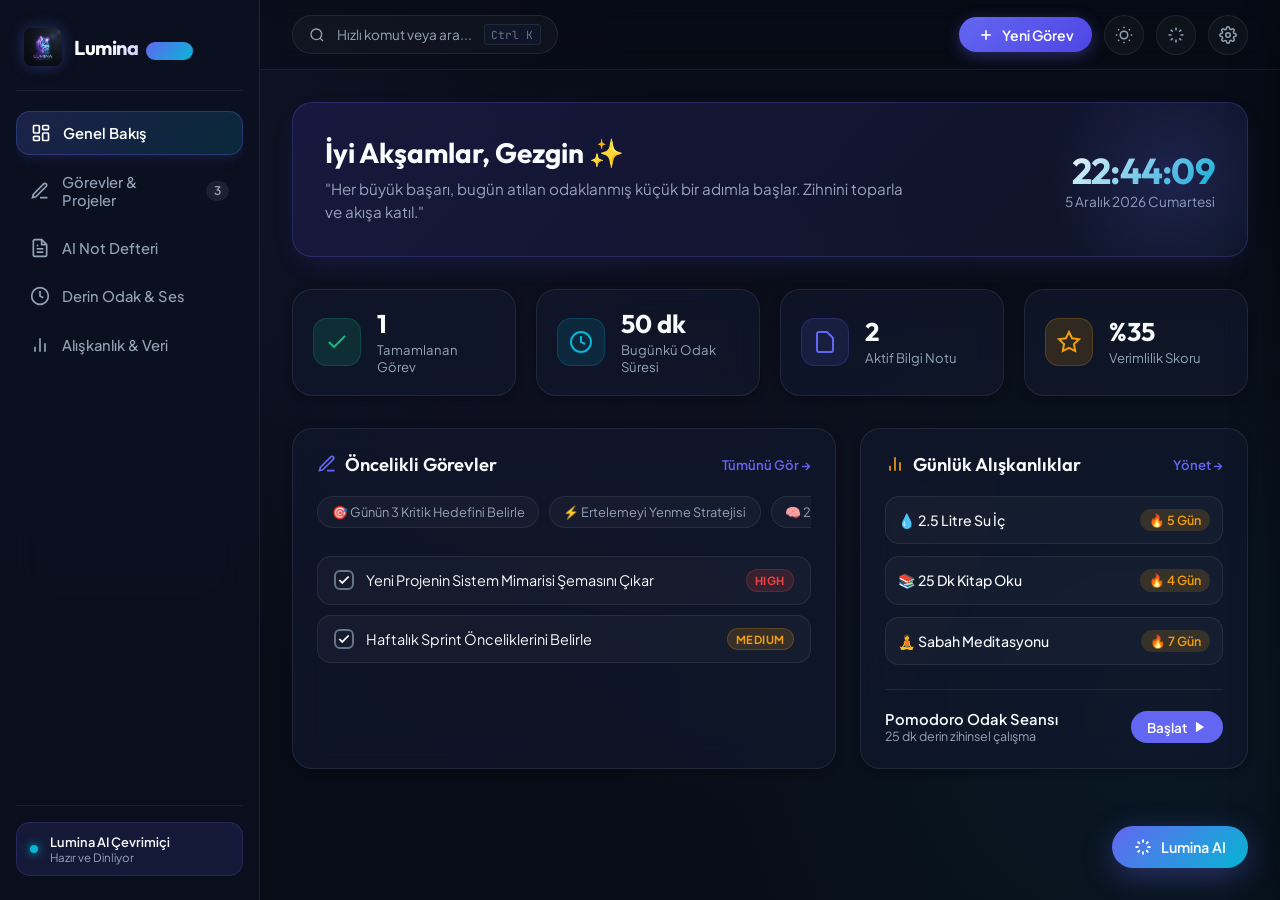
==== commit b775fbd2: "Update PWA assets for GitHub Pages" ====
--- a/index.html
+++ b/index.html
@@ -654,7 +654,7 @@
   <script>
     if ('serviceWorker' in navigator) {
       window.addEventListener('load', () => {
-        navigator.serviceWorker.register('/sw.js').catch(() => {});
+        navigator.serviceWorker.register('./sw.js').catch(() => {});
       });
     }
   </script>
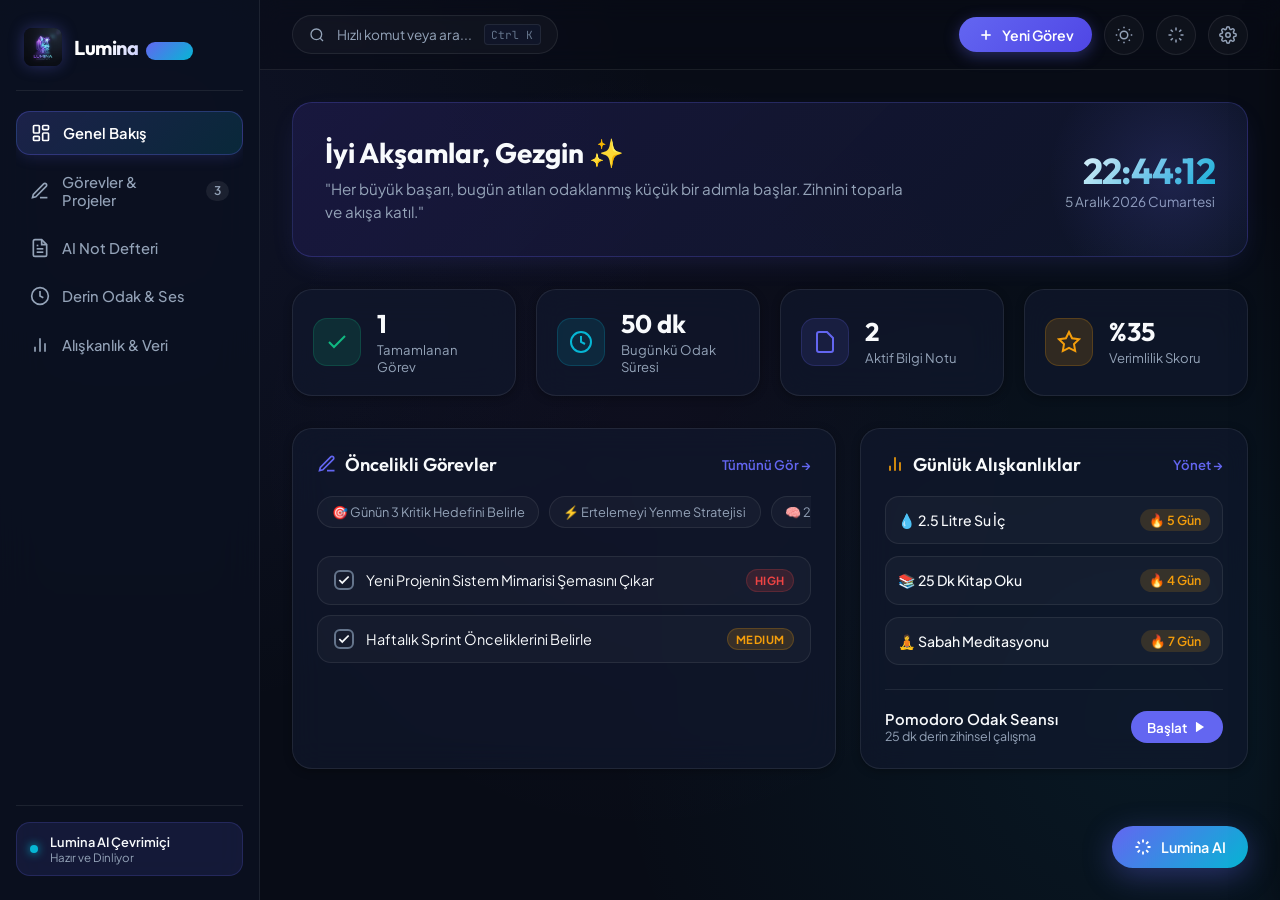
==== commit fe3f6c07: "Add new PWA app identity and direct install prompt button" ====
--- a/index.html
+++ b/index.html
@@ -72,6 +72,15 @@
          MAIN CONTENT WRAPPER
          ========================================== -->
     <main class="main-wrapper">
+      <!-- PWA INSTALL BANNER -->
+      <div id="pwa-install-banner" style="display:none; align-items:center; justify-content:space-between; padding:0.6rem 1.5rem; background:linear-gradient(135deg, rgba(99, 102, 241, 0.25), rgba(6, 182, 212, 0.2)); border-bottom:1px solid rgba(99, 102, 241, 0.3); z-index:90;">
+        <div style="display:flex; align-items:center; gap:0.6rem;">
+          <span style="font-size:1.1rem;">📲</span>
+          <span style="font-size:0.85rem; font-weight:600;">Lumina AI'ı telefona tam ekran uygulama olarak kurun</span>
+        </div>
+        <button id="pwa-install-btn" class="quick-action-btn" style="padding:0.35rem 0.85rem; font-size:0.8rem;">Şimdi Yükle</button>
+      </div>
+
       <!-- TOPBAR -->
       <header class="topbar">
         <div class="topbar-left">
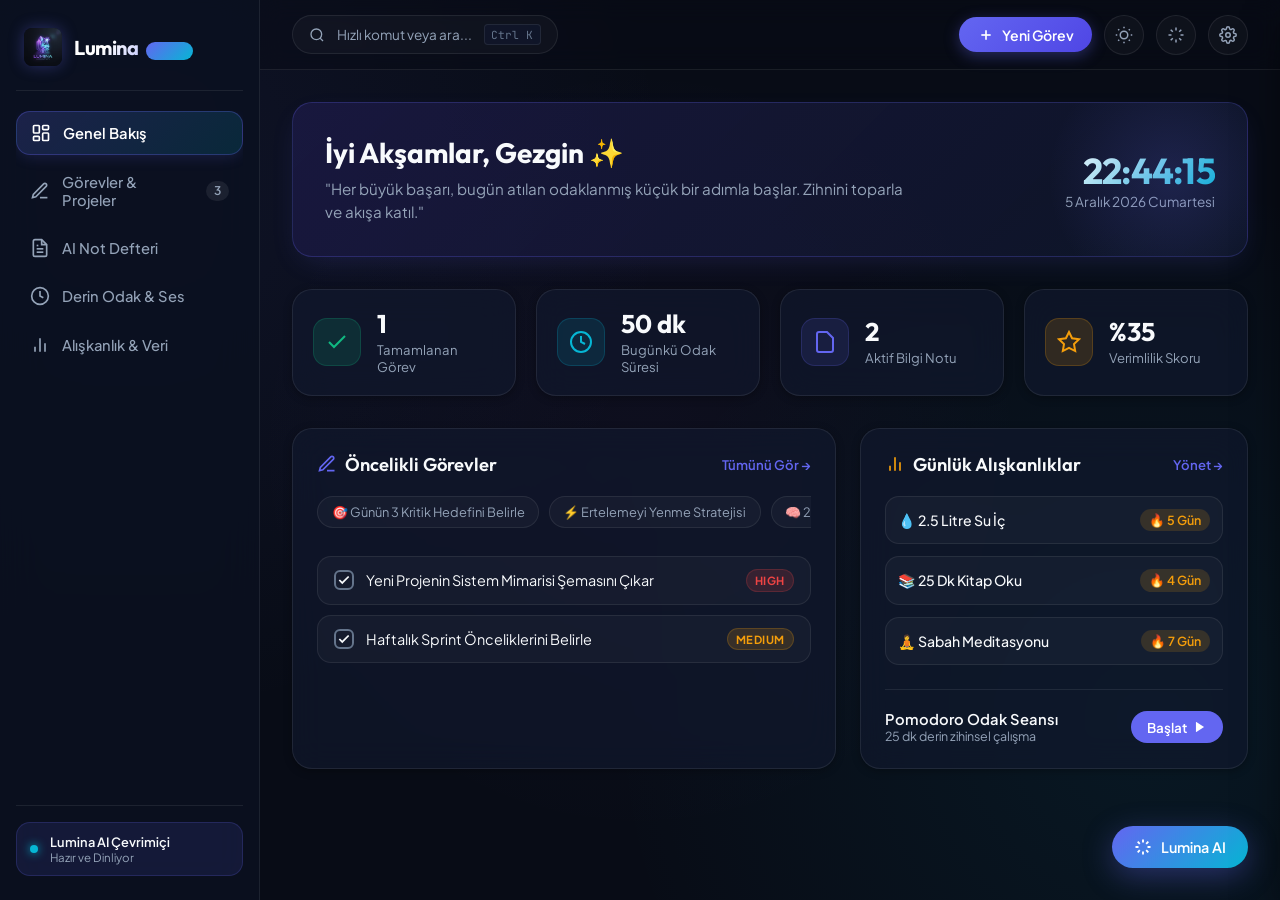
==== commit 536d198f: "Isolate clean PWA app under /app/ to reset Chrome install state" ====
--- a/index.html
+++ b/index.html
@@ -1,671 +1,15 @@
 <!DOCTYPE html>
-<html lang="tr" data-theme="dark">
+<html lang="tr">
 <head>
   <meta charset="UTF-8">
   <meta name="viewport" content="width=device-width, initial-scale=1.0">
-  <title>Lumina AI - Akıllı Üretkenlik & Kişisel Odak İstasyonu</title>
-  <meta name="description" content="Yapay zeka destekli akıllı görev yönetimi, not özetleyici, Pomodoro odak modu ve sentetik ambiyans sesleriyle donatılmış yeni nesil üretkenlik platformu.">
-  <link rel="icon" type="image/jpeg" href="assets/logo.jpg">
-  <link rel="manifest" href="manifest.json">
-  <meta name="theme-color" content="#080c16">
-  <meta name="apple-mobile-web-app-capable" content="yes">
-  <meta name="apple-mobile-web-app-status-bar-style" content="black-translucent">
-  <meta name="apple-mobile-web-app-title" content="Lumina AI">
-  <link rel="apple-touch-icon" href="assets/logo.jpg">
-
-  <!-- Design System CSS -->
-  <link rel="stylesheet" href="css/style.css">
+  <title>Lumina AI</title>
+  <meta http-equiv="refresh" content="0; url=./app/">
+  <script>
+    window.location.replace('./app/');
+  </script>
 </head>
-<body>
-
-  <!-- Background Canvas for Confetti -->
-  <canvas id="confetti-canvas"></canvas>
-
-  <div class="app-container">
-    <!-- ==========================================
-         SIDEBAR NAVIGATION
-         ========================================== -->
-    <aside class="sidebar" id="sidebar">
-      <div class="brand-section">
-        <img src="assets/logo.jpg" alt="Lumina AI Logo" class="brand-logo-img">
-        <div class="brand-text">
-          <h1>Lumina <span class="brand-badge">AI 2.0</span></h1>
-        </div>
-      </div>
-
-      <nav class="nav-menu" aria-label="Ana Menü">
-        <a href="#dashboard" class="nav-item active" data-view="dashboard">
-          <svg viewBox="0 0 24 24" fill="none" stroke="currentColor"><rect x="3" y="3" width="7" height="9" rx="1"/><rect x="14" y="3" width="7" height="5" rx="1"/><rect x="14" y="12" width="7" height="9" rx="1"/><rect x="3" y="16" width="7" height="5" rx="1"/></svg>
-          <span>Genel Bakış</span>
-        </a>
-        <a href="#tasks" class="nav-item" data-view="tasks">
-          <svg viewBox="0 0 24 24" fill="none" stroke="currentColor"><path d="M12 20h9"/><path d="M16.5 3.5a2.121 2.121 0 0 1 3 3L7 19l-4 1 1-4L16.5 3.5z"/></svg>
-          <span>Görevler & Projeler</span>
-          <span class="nav-badge" id="sidebar-task-count">3</span>
-        </a>
-        <a href="#notes" class="nav-item" data-view="notes">
-          <svg viewBox="0 0 24 24" fill="none" stroke="currentColor"><path d="M14 2H6a2 2 0 0 0-2 2v16a2 2 0 0 0 2 2h12a2 2 0 0 0 2-2V8z"/><polyline points="14 2 14 8 20 8"/><line x1="16" y1="13" x2="8" y2="13"/><line x1="16" y1="17" x2="8" y2="17"/><polyline points="10 9 9 9 8 9"/></svg>
-          <span>AI Not Defteri</span>
-        </a>
-        <a href="#focus" class="nav-item" data-view="focus">
-          <svg viewBox="0 0 24 24" fill="none" stroke="currentColor"><circle cx="12" cy="12" r="10"/><polyline points="12 6 12 12 16 14"/></svg>
-          <span>Derin Odak & Ses</span>
-        </a>
-        <a href="#habits" class="nav-item" data-view="habits">
-          <svg viewBox="0 0 24 24" fill="none" stroke="currentColor"><path d="M18 20V10"/><path d="M12 20V4"/><path d="M6 20v-6"/></svg>
-          <span>Alışkanlık & Veri</span>
-        </a>
-      </nav>
-
-      <div class="sidebar-footer">
-        <div class="ai-status-card">
-          <div class="ai-pulse-dot"></div>
-          <div>
-            <div style="font-weight:600; color:var(--text-main);">Lumina AI Çevrimiçi</div>
-            <div style="font-size:0.72rem; color:var(--text-muted);">Hazır ve Dinliyor</div>
-          </div>
-        </div>
-      </div>
-    </aside>
-
-    <!-- ==========================================
-         MAIN CONTENT WRAPPER
-         ========================================== -->
-    <main class="main-wrapper">
-      <!-- PWA INSTALL BANNER -->
-      <div id="pwa-install-banner" style="display:none; align-items:center; justify-content:space-between; padding:0.6rem 1.5rem; background:linear-gradient(135deg, rgba(99, 102, 241, 0.25), rgba(6, 182, 212, 0.2)); border-bottom:1px solid rgba(99, 102, 241, 0.3); z-index:90;">
-        <div style="display:flex; align-items:center; gap:0.6rem;">
-          <span style="font-size:1.1rem;">📲</span>
-          <span style="font-size:0.85rem; font-weight:600;">Lumina AI'ı telefona tam ekran uygulama olarak kurun</span>
-        </div>
-        <button id="pwa-install-btn" class="quick-action-btn" style="padding:0.35rem 0.85rem; font-size:0.8rem;">Şimdi Yükle</button>
-      </div>
-
-      <!-- TOPBAR -->
-      <header class="topbar">
-        <div class="topbar-left">
-          <button class="menu-toggle-btn" id="menu-toggle-btn" aria-label="Menüyü Aç/Kapat">
-            <svg width="22" height="22" viewBox="0 0 24 24" fill="none" stroke="currentColor" stroke-width="2"><line x1="3" y1="12" x2="21" y2="12"/><line x1="3" y1="6" x2="21" y2="6"/><line x1="3" y1="18" x2="21" y2="18"/></svg>
-          </button>
-          
-          <button class="search-command-btn" id="search-command-btn">
-            <svg width="16" height="16" viewBox="0 0 24 24" fill="none" stroke="currentColor" stroke-width="2"><circle cx="11" cy="11" r="8"/><line x1="21" y1="21" x2="16.65" y2="16.65"/></svg>
-            <span>Hızlı komut veya ara...</span>
-            <span class="kbd-shortcut">Ctrl K</span>
-          </button>
-        </div>
-
-        <div class="topbar-right">
-          <button class="quick-action-btn" id="quick-new-task-btn">
-            <svg width="16" height="16" viewBox="0 0 24 24" fill="none" stroke="currentColor" stroke-width="2.5"><line x1="12" y1="5" x2="12" y2="19"/><line x1="5" y1="12" x2="19" y2="12"/></svg>
-            <span>Yeni Görev</span>
-          </button>
-
-          <button class="action-icon-btn" id="theme-toggle-btn" title="Koyu / Açık Tema">
-            <svg width="18" height="18" viewBox="0 0 24 24" fill="none" stroke="currentColor" stroke-width="2"><circle cx="12" cy="12" r="5"/><path d="M12 1v2M12 21v2M4.22 4.22l1.42 1.42M18.36 18.36l1.42 1.42M1 12h2M21 12h2M4.22 19.78l1.42-1.42M18.36 5.64l1.42-1.42"/></svg>
-          </button>
-
-          <button class="action-icon-btn" id="topbar-ai-btn" title="Lumina AI Asistan">
-            <svg width="18" height="18" viewBox="0 0 24 24" fill="none" stroke="currentColor" stroke-width="2"><path d="M12 2v4M12 18v4M4.93 4.93l2.83 2.83M16.24 16.24l2.83 2.83M2 12h4M18 12h4M4.93 19.07l2.83-2.83M16.24 7.76l2.83-2.83"/></svg>
-          </button>
-
-          <button class="action-icon-btn" id="settings-btn" title="Ayarlar">
-            <svg width="18" height="18" viewBox="0 0 24 24" fill="none" stroke="currentColor" stroke-width="2"><circle cx="12" cy="12" r="3"/><path d="M19.4 15a1.65 1.65 0 0 0 .33 1.82l.06.06a2 2 0 0 1 0 2.83 2 2 0 0 1-2.83 0l-.06-.06a1.65 1.65 0 0 0-1.82-.33 1.65 1.65 0 0 0-1 1.51V21a2 2 0 0 1-2 2 2 2 0 0 1-2-2v-.09A1.65 1.65 0 0 0 9 19.4a1.65 1.65 0 0 0-1.82.33l-.06.06a2 2 0 0 1-2.83 0 2 2 0 0 1 0-2.83l.06-.06a1.65 1.65 0 0 0 .33-1.82 1.65 1.65 0 0 0-1.51-1H3a2 2 0 0 1-2-2 2 2 0 0 1 2-2h.09A1.65 1.65 0 0 0 4.6 9a1.65 1.65 0 0 0-.33-1.82l-.06-.06a2 2 0 0 1 0-2.83 2 2 0 0 1 2.83 0l.06.06a1.65 1.65 0 0 0 1.82.33H9a1.65 1.65 0 0 0 1-1.51V3a2 2 0 0 1 2-2 2 2 0 0 1 2 2v.09a1.65 1.65 0 0 0 1 1.51 1.65 1.65 0 0 0 1.82-.33l.06-.06a2 2 0 0 1 2.83 0 2 2 0 0 1 0 2.83l-.06.06a1.65 1.65 0 0 0-.33 1.82V9a1.65 1.65 0 0 0 1.51 1H21a2 2 0 0 1 2 2 2 2 0 0 1-2 2h-.09a1.65 1.65 0 0 0-1.51 1z"/></svg>
-          </button>
-        </div>
-      </header>
-
-      <!-- VIEWS CONTAINER -->
-      <div class="view-container">
-        
-        <!-- ==========================================
-             VIEW 1: DASHBOARD
-             ========================================== -->
-        <section class="view-section active" id="view-dashboard">
-          <div class="hero-greeting-card">
-            <div class="greeting-text">
-              <h2 id="greeting-title">Günaydın, Gezgin ✨</h2>
-              <p class="greeting-quote">"Her büyük başarı, bugün atılan odaklanmış küçük bir adımla başlar. Zihnini toparla ve akışa katıl."</p>
-            </div>
-            <div class="live-time-badge">
-              <div class="live-clock" id="live-clock">12:00:00</div>
-              <div class="live-date" id="live-date">2 Ekim 2026, Cuma</div>
-            </div>
-          </div>
-
-          <!-- Stats Grid -->
-          <div class="stat-grid">
-            <div class="glass-card stat-card">
-              <div class="stat-icon success">
-                <svg width="24" height="24" viewBox="0 0 24 24" fill="none" stroke="currentColor" stroke-width="2"><polyline points="20 6 9 17 4 12"/></svg>
-              </div>
-              <div class="stat-info">
-                <span class="stat-value" id="stat-completed-tasks">0</span>
-                <span class="stat-label">Tamamlanan Görev</span>
-              </div>
-            </div>
-
-            <div class="glass-card stat-card">
-              <div class="stat-icon secondary">
-                <svg width="24" height="24" viewBox="0 0 24 24" fill="none" stroke="currentColor" stroke-width="2"><circle cx="12" cy="12" r="10"/><polyline points="12 6 12 12 16 14"/></svg>
-              </div>
-              <div class="stat-info">
-                <span class="stat-value" id="stat-focus-time">0 dk</span>
-                <span class="stat-label">Bugünkü Odak Süresi</span>
-              </div>
-            </div>
-
-            <div class="glass-card stat-card">
-              <div class="stat-icon primary">
-                <svg width="24" height="24" viewBox="0 0 24 24" fill="none" stroke="currentColor" stroke-width="2"><path d="M14 2H6a2 2 0 0 0-2 2v16a2 2 0 0 0 2 2h12a2 2 0 0 0 2-2V8z"/></svg>
-              </div>
-              <div class="stat-info">
-                <span class="stat-value" id="stat-notes-count">0</span>
-                <span class="stat-label">Aktif Bilgi Notu</span>
-              </div>
-            </div>
-
-            <div class="glass-card stat-card">
-              <div class="stat-icon warning">
-                <svg width="24" height="24" viewBox="0 0 24 24" fill="none" stroke="currentColor" stroke-width="2"><polygon points="12 2 15.09 8.26 22 9.27 17 14.14 18.18 21.02 12 17.77 5.82 21.02 7 14.14 2 9.27 8.91 8.26 12 2"/></svg>
-              </div>
-              <div class="stat-info">
-                <span class="stat-value" id="stat-efficiency-score">%85</span>
-                <span class="stat-label">Verimlilik Skoru</span>
-              </div>
-            </div>
-          </div>
-
-          <!-- Dashboard 2-Columns -->
-          <div class="dashboard-grid">
-            <!-- Left: Priority Tasks & AI Quick Actions -->
-            <div class="glass-card">
-              <div class="card-header-flex">
-                <h3 class="card-title">
-                  <svg width="20" height="20" viewBox="0 0 24 24" fill="none" stroke="currentColor" stroke-width="2" style="color:var(--primary);"><path d="M12 20h9"/><path d="M16.5 3.5a2.121 2.121 0 0 1 3 3L7 19l-4 1 1-4L16.5 3.5z"/></svg>
-                  Öncelikli Görevler
-                </h3>
-                <button class="text-btn" onclick="document.querySelector('[data-view=tasks]').click()">Tümünü Gör →</button>
-              </div>
-
-              <!-- AI Quick Prompt Chips -->
-              <div class="ai-quick-strip" id="dash-ai-prompt-strip">
-                <button class="ai-chip-btn">🎯 Günün 3 Kritik Hedefini Belirle</button>
-                <button class="ai-chip-btn">⚡ Ertelemeyi Yenme Stratejisi</button>
-                <button class="ai-chip-btn">🧠 25 Dk Odak Seansı Tavsiyesi</button>
-              </div>
-
-              <div class="mini-task-list" id="dash-mini-task-list">
-                <!-- Dynamically populated -->
-              </div>
-            </div>
-
-            <!-- Right: Habits & Focus Quick Start -->
-            <div class="glass-card">
-              <div class="card-header-flex">
-                <h3 class="card-title">
-                  <svg width="20" height="20" viewBox="0 0 24 24" fill="none" stroke="currentColor" stroke-width="2" style="color:var(--warning);"><path d="M18 20V10"/><path d="M12 20V4"/><path d="M6 20v-6"/></svg>
-                  Günlük Alışkanlıklar
-                </h3>
-                <button class="text-btn" onclick="document.querySelector('[data-view=habits]').click()">Yönet →</button>
-              </div>
-
-              <div class="habit-dashboard-list" id="dash-habit-list">
-                <!-- Dynamically populated -->
-              </div>
-
-              <div style="margin-top: 1.5rem; padding-top: 1.25rem; border-top: 1px solid var(--border-subtle);">
-                <div style="display:flex; justify-content:space-between; align-items:center;">
-                  <div>
-                    <div style="font-weight:600; font-size:0.92rem;">Pomodoro Odak Seansı</div>
-                    <div style="font-size:0.78rem; color:var(--text-muted);">25 dk derin zihinsel çalışma</div>
-                  </div>
-                  <button class="btn-primary" onclick="document.querySelector('[data-view=focus]').click()">
-                    <span>Başlat</span>
-                    <svg width="14" height="14" viewBox="0 0 24 24" fill="currentColor"><polygon points="5 3 19 12 5 21 5 3"/></svg>
-                  </button>
-                </div>
-              </div>
-            </div>
-          </div>
-        </section>
-
-        <!-- ==========================================
-             VIEW 2: TASKS & PROJECTS
-             ========================================== -->
-        <section class="view-section" id="view-tasks">
-          <div class="page-header">
-            <div>
-              <h2 class="page-title">Görev & Proje Merkezi</h2>
-              <p class="page-subtitle">Hedeflerinizi düzenleyin, AI ile adımlara bölün ve yüksek odakla tamamlayın.</p>
-            </div>
-          </div>
-
-          <!-- Quick Task Input Box -->
-          <div class="task-creator-box">
-            <div class="task-input-row">
-              <svg width="20" height="20" viewBox="0 0 24 24" fill="none" stroke="currentColor" stroke-width="2" style="color:var(--primary);"><line x1="12" y1="5" x2="12" y2="19"/><line x1="5" y1="12" x2="19" y2="12"/></svg>
-              <input type="text" id="task-main-input" class="task-main-input" placeholder="Ne üzerinde çalışmak istiyorsunuz? (Enter'a basın)">
-            </div>
-            <div class="task-meta-row">
-              <div class="meta-controls-left">
-                <select id="task-category-select" class="select-pill" aria-label="Kategori Seçin">
-                  <option value="Yazılım">💻 Yazılım</option>
-                  <option value="Strateji">🎯 Strateji</option>
-                  <option value="Tasarım">🎨 Tasarım</option>
-                  <option value="Kişisel">🌱 Kişisel</option>
-                  <option value="İş">💼 İş & Toplantı</option>
-                </select>
-                <select id="task-priority-select" class="select-pill" aria-label="Öncelik Seçin">
-                  <option value="medium">⚡ Normal Öncelik</option>
-                  <option value="high">🔥 Yüksek Öncelik</option>
-                  <option value="low">🌱 Düşük Öncelik</option>
-                </select>
-                <input type="date" id="task-due-date-input" class="date-input-pill" aria-label="Bitiş Tarihi">
-              </div>
-              <div class="task-btn-group">
-                <button class="btn-primary" id="btn-add-task">Görev Ekle</button>
-              </div>
-            </div>
-          </div>
-
-          <!-- Task Toolbar & Filters -->
-          <div class="tasks-toolbar">
-            <div class="task-filter-tabs">
-              <button class="filter-tab active" data-filter="all">Tüm Görevler</button>
-              <button class="filter-tab" data-filter="today">Bugün</button>
-              <button class="filter-tab" data-filter="priority">Öncelikli</button>
-              <button class="filter-tab" data-filter="completed">Tamamlananlar</button>
-            </div>
-          </div>
-
-          <!-- Task Full Items -->
-          <div class="task-full-list" id="task-full-list">
-            <!-- Dynamically populated -->
-          </div>
-        </section>
-
-        <!-- ==========================================
-             VIEW 3: AI RICH NOTES
-             ========================================== -->
-        <section class="view-section" id="view-notes">
-          <div class="page-header">
-            <div>
-              <h2 class="page-title">Yapay Zeka Destekli Not Defteri</h2>
-              <p class="page-subtitle">Düşüncelerinizi kaydedin, AI ile tek tıkla özetleyin ve eyleme dökün.</p>
-            </div>
-          </div>
-
-          <div class="notes-layout">
-            <!-- Notes Left Sidebar -->
-            <div class="glass-card notes-sidebar-card">
-              <div style="display:flex; gap:0.5rem;">
-                <input type="text" id="notes-search-input" class="notes-search-input" placeholder="Notlarda ara..." style="flex:1;">
-                <button class="btn-primary" id="btn-new-note" title="Yeni Not Oluştur">+</button>
-              </div>
-              <div class="notes-list-scroll" id="notes-list-scroll">
-                <!-- Dynamically populated -->
-              </div>
-            </div>
-
-            <!-- Notes Active Editor -->
-            <div class="glass-card note-editor-card">
-              <div class="note-editor-header">
-                <input type="text" id="note-title-input" class="note-title-input" placeholder="Not Başlığı...">
-                <div class="ai-note-tools">
-                  <button class="ai-tool-btn" id="btn-note-summarize" title="Notu 3 maddede özetle">
-                    <svg width="14" height="14" viewBox="0 0 24 24" fill="none" stroke="currentColor" stroke-width="2"><line x1="21" y1="10" x2="3" y2="10"/><line x1="21" y1="6" x2="3" y2="6"/><line x1="21" y1="14" x2="3" y2="14"/><line x1="21" y1="18" x2="3" y2="18"/></svg>
-                    <span>Özetle</span>
-                  </button>
-                  <button class="ai-tool-btn" id="btn-note-actionize" title="Eylem adımlarına dönüştür">
-                    <svg width="14" height="14" viewBox="0 0 24 24" fill="none" stroke="currentColor" stroke-width="2"><polyline points="9 11 12 14 22 4"/><path d="M21 12v7a2 2 0 0 1-2 2H5a2 2 0 0 1-2-2V5a2 2 0 0 1 2-2h11"/></svg>
-                    <span>Eyleme Dök</span>
-                  </button>
-                  <button class="ai-tool-btn" id="btn-note-expand" title="Fikri stratejik olarak genişlet">
-                    <svg width="14" height="14" viewBox="0 0 24 24" fill="none" stroke="currentColor" stroke-width="2"><path d="M12 2v4M12 18v4M4.93 4.93l2.83 2.83M16.24 16.24l2.83 2.83M2 12h4M18 12h4"/></svg>
-                    <span>Genişlet</span>
-                  </button>
-                  <button class="item-action-btn delete-btn" id="btn-delete-note" title="Notu Sil">
-                    <svg width="16" height="16" viewBox="0 0 24 24" fill="none" stroke="currentColor" stroke-width="2"><path d="M3 6h18M19 6v14a2 2 0 0 1-2 2H7a2 2 0 0 1-2-2V6m3 0V4a2 2 0 0 1 2-2h4a2 2 0 0 1 2 2v2"/></svg>
-                  </button>
-                </div>
-              </div>
-
-              <textarea id="note-body-textarea" class="note-body-textarea" placeholder="Düşüncelerinizi buraya yazın veya Markdown formatında içerik ekleyin..."></textarea>
-
-              <div class="note-editor-footer">
-                <span id="note-word-count">0 kelime | 0 karakter</span>
-                <span id="note-last-updated">Kaydedildi ✓</span>
-              </div>
-            </div>
-          </div>
-        </section>
-
-        <!-- ==========================================
-             VIEW 4: DEEP FOCUS & POMODORO
-             ========================================== -->
-        <section class="view-section" id="view-focus">
-          <div class="page-header">
-            <div>
-              <h2 class="page-title">Derin Odak İstasyonu</h2>
-              <p class="page-subtitle">Zaman bloklama, görsel pomodoro zamanlayıcısı ve sentetik ambiyans ses laboratuvarı.</p>
-            </div>
-            <button class="btn-secondary" id="btn-zen-mode">
-              <svg width="16" height="16" viewBox="0 0 24 24" fill="none" stroke="currentColor" stroke-width="2"><path d="M8 3H5a2 2 0 0 0-2 2v3m18 0V5a2 2 0 0 0-2-2h-3m0 18h3a2 2 0 0 0 2-2v-3M3 16v3a2 2 0 0 0 2 2h3"/></svg>
-              <span>Zen Modu (Tam Ekran)</span>
-            </button>
-          </div>
-
-          <div class="focus-container">
-            <!-- Left: Pomodoro Timer -->
-            <div class="glass-card timer-card">
-              <div class="timer-mode-selector">
-                <button class="mode-btn active" data-mode="pomodoro">Odaklan (25d)</button>
-                <button class="mode-btn" data-mode="shortBreak">Kısa Mola (5d)</button>
-                <button class="mode-btn" data-mode="longBreak">Uzun Mola (15d)</button>
-              </div>
-
-              <!-- Circular Progress SVG -->
-              <div class="circular-timer-wrapper">
-                <svg class="timer-svg" viewBox="0 0 260 260">
-                  <defs>
-                    <linearGradient id="timerGradient" x1="0%" y1="0%" x2="100%" y2="100%">
-                      <stop offset="0%" stop-color="#6366f1"/>
-                      <stop offset="100%" stop-color="#06b6d4"/>
-                    </linearGradient>
-                  </defs>
-                  <circle class="timer-circle-bg" cx="130" cy="130" r="115"/>
-                  <circle class="timer-circle-progress" id="timer-circle-progress" cx="130" cy="130" r="115"/>
-                </svg>
-
-                <div class="timer-display">
-                  <div class="timer-time" id="timer-display-time">25:00</div>
-                  <div class="timer-status-text" id="timer-status-text">Derin Odak Seansı</div>
-                </div>
-              </div>
-
-              <!-- Controls -->
-              <div class="timer-controls">
-                <button class="timer-secondary-btn" id="btn-reset-timer" title="Sıfırla">
-                  <svg width="20" height="20" viewBox="0 0 24 24" fill="none" stroke="currentColor" stroke-width="2"><path d="M3 12a9 9 0 1 0 9-9 9.75 9.75 0 0 0-6.74 2.74L3 8"/><path d="M3 3v5h5"/></svg>
-                </button>
-                <button class="timer-main-btn" id="btn-toggle-timer" title="Başlat / Duraklat">
-                  <svg width="28" height="28" viewBox="0 0 24 24" fill="currentColor"><polygon points="5 3 19 12 5 21 5 3"/></svg>
-                </button>
-              </div>
-            </div>
-
-            <!-- Right: Ambient Soundscape Lab -->
-            <div class="glass-card ambient-sounds-card">
-              <div class="card-header-flex">
-                <h3 class="card-title">
-                  <svg width="20" height="20" viewBox="0 0 24 24" fill="none" stroke="currentColor" stroke-width="2" style="color:var(--secondary);"><path d="M9 18V5l12-2v13"/><circle cx="6" cy="18" r="3"/><circle cx="18" cy="16" r="3"/></svg>
-                  Ambiyans Ses Mikseri
-                </h3>
-                <span style="font-size:0.75rem; color:var(--text-faint);">Web Audio API</span>
-              </div>
-
-              <div class="sound-grid">
-                <!-- Rain -->
-                <div class="sound-card-item">
-                  <div class="sound-meta">
-                    <div class="sound-icon-box">🌧️</div>
-                    <div>
-                      <div class="sound-name">Huzurlu Yağmur</div>
-                      <div class="sound-sub">Yumuşak damlalar</div>
-                    </div>
-                  </div>
-                  <div class="sound-controls-box">
-                    <input type="range" class="sound-volume-slider" id="vol-rain" min="0" max="1" step="0.05" value="0.5" aria-label="Yağmur Sesi Düzeyi">
-                    <button class="btn-secondary" id="sound-toggle-rain">Başlat</button>
-                  </div>
-                </div>
-
-                <!-- Fire -->
-                <div class="sound-card-item">
-                  <div class="sound-meta">
-                    <div class="sound-icon-box">🔥</div>
-                    <div>
-                      <div class="sound-name">Şömine Ateşi</div>
-                      <div class="sound-sub">Doğal çıtırtılar</div>
-                    </div>
-                  </div>
-                  <div class="sound-controls-box">
-                    <input type="range" class="sound-volume-slider" id="vol-fire" min="0" max="1" step="0.05" value="0.5" aria-label="Şömine Sesi Düzeyi">
-                    <button class="btn-secondary" id="sound-toggle-fire">Başlat</button>
-                  </div>
-                </div>
-
-                <!-- Forest Wind -->
-                <div class="sound-card-item">
-                  <div class="sound-meta">
-                    <div class="sound-icon-box">🌲</div>
-                    <div>
-                      <div class="sound-name">Orman Esintisi</div>
-                      <div class="sound-sub">Sakin rüzgar tonları</div>
-                    </div>
-                  </div>
-                  <div class="sound-controls-box">
-                    <input type="range" class="sound-volume-slider" id="vol-wind" min="0" max="1" step="0.05" value="0.5" aria-label="Orman Rüzgarı Düzeyi">
-                    <button class="btn-secondary" id="sound-toggle-wind">Başlat</button>
-                  </div>
-                </div>
-
-                <!-- Binaural Focus -->
-                <div class="sound-card-item">
-                  <div class="sound-meta">
-                    <div class="sound-icon-box">🧠</div>
-                    <div>
-                      <div class="sound-name">14Hz Alfa Dalgası</div>
-                      <div class="sound-sub">Binaural odak ritmi</div>
-                    </div>
-                  </div>
-                  <div class="sound-controls-box">
-                    <input type="range" class="sound-volume-slider" id="vol-binaural" min="0" max="1" step="0.05" value="0.5" aria-label="Alfa Dalgası Düzeyi">
-                    <button class="btn-secondary" id="sound-toggle-binaural">Başlat</button>
-                  </div>
-                </div>
-              </div>
-            </div>
-          </div>
-        </section>
-
-        <!-- ==========================================
-             VIEW 5: HABITS & ANALYTICS
-             ========================================== -->
-        <section class="view-section" id="view-habits">
-          <div class="page-header">
-            <div>
-              <h2 class="page-title">Alışkanlık Takibi & Analitik</h2>
-              <p class="page-subtitle">Süreklilik güçtür. Günlük alışkanlıklarınızı işaretleyin ve odak grafiğinizi izleyin.</p>
-            </div>
-          </div>
-
-          <div class="habits-analytics-grid">
-            <!-- Left: Habit Matrix -->
-            <div class="glass-card">
-              <div class="card-header-flex">
-                <h3 class="card-title">Haftalık Alışkanlık Matrisi</h3>
-              </div>
-
-              <div class="habit-creator-row">
-                <input type="text" id="habit-name-input" class="habit-input" placeholder="Yeni alışkanlık hedefi (örn: Kitap oku, Spor yap...)">
-                <button class="btn-primary" id="btn-add-habit">Ekle</button>
-              </div>
-
-              <div style="overflow-x: auto;">
-                <table class="habit-table">
-                  <thead>
-                    <tr>
-                      <th>Alışkanlık</th>
-                      <th>Pzt</th>
-                      <th>Sal</th>
-                      <th>Çar</th>
-                      <th>Per</th>
-                      <th>Cum</th>
-                      <th>Cmt</th>
-                      <th>Paz</th>
-                      <th>Seri</th>
-                    </tr>
-                  </thead>
-                  <tbody id="habit-table-body">
-                    <!-- Dynamically populated -->
-                  </tbody>
-                </table>
-              </div>
-            </div>
-
-            <!-- Right: Weekly Focus Minutes Bar Chart -->
-            <div class="glass-card">
-              <div class="card-header-flex">
-                <h3 class="card-title">Haftalık Odak Süresi Dağılımı</h3>
-                <span style="font-size:0.75rem; color:var(--secondary); font-weight:600;">Dakika Cinsinden</span>
-              </div>
-
-              <div class="chart-container" id="chart-bars-group">
-                <!-- Dynamically generated bars -->
-              </div>
-            </div>
-          </div>
-        </section>
-
-      </div>
-    </main>
-  </div>
-
-  <!-- ==========================================
-       ZEN FULLSCREEN OVERLAY
-       ========================================== -->
-  <div class="zen-overlay" id="zen-overlay">
-    <button class="zen-exit-btn" id="zen-exit-btn">
-      <svg width="18" height="18" viewBox="0 0 24 24" fill="none" stroke="currentColor" stroke-width="2"><line x1="18" y1="6" x2="6" y2="18"/><line x1="6" y1="6" x2="18" y2="18"/></svg>
-      <span>Zen Modundan Çık</span>
-    </button>
-    <div class="timer-time" id="zen-display-time" style="font-size: 6rem;">25:00</div>
-    <div class="zen-task-title" id="zen-task-title">🎯 Derin Zihinsel Odak</div>
-  </div>
-
-  <!-- ==========================================
-       LUMINA AI COPILOT CHAT DRAWER
-       ========================================== -->
-  <div class="ai-copilot-drawer" id="ai-copilot-drawer">
-    <div class="copilot-header">
-      <div class="copilot-title-group">
-        <img src="assets/logo.jpg" alt="Lumina Copilot" class="copilot-avatar">
-        <div>
-          <div style="font-weight:700; font-size:1rem;">Lumina AI Copilot</div>
-          <div style="font-size:0.75rem; color:var(--secondary);">Akıllı Üretkenlik Danışmanı</div>
-        </div>
-      </div>
-      <button class="action-icon-btn" id="close-copilot-btn" aria-label="Kapat">
-        <svg width="18" height="18" viewBox="0 0 24 24" fill="none" stroke="currentColor" stroke-width="2"><line x1="18" y1="6" x2="6" y2="18"/><line x1="6" y1="6" x2="18" y2="18"/></svg>
-      </button>
-    </div>
-
-    <div class="copilot-messages" id="copilot-messages">
-      <div class="chat-bubble ai">
-        Merhaba! Ben <strong>Lumina AI</strong>. Gününüzü planlamanıza, karmaşık görevleri alt adımlara ayırmanıza veya notlarınızı analiz etmenize yardımcı olabilirim. Ne üzerinde çalışıyoruz?
-      </div>
-    </div>
-
-    <div class="copilot-input-area">
-      <div class="copilot-input-row">
-        <input type="text" id="copilot-input" class="copilot-input" placeholder="Lumina'ya soru sorun veya görev planlatın...">
-        <button class="copilot-send-btn" id="copilot-send-btn" aria-label="Gönder">
-          <svg width="16" height="16" viewBox="0 0 24 24" fill="none" stroke="currentColor" stroke-width="2.5"><line x1="22" y1="2" x2="11" y2="13"/><polygon points="22 2 15 22 11 13 2 9 22 2"/></svg>
-        </button>
-      </div>
-    </div>
-  </div>
-
-  <!-- FLOATING AI COPILOT BUTTON -->
-  <button class="floating-ai-trigger" id="floating-ai-trigger">
-    <svg width="18" height="18" viewBox="0 0 24 24" fill="none" stroke="currentColor" stroke-width="2.5"><path d="M12 2v4M12 18v4M4.93 4.93l2.83 2.83M16.24 16.24l2.83 2.83M2 12h4M18 12h4M4.93 19.07l2.83-2.83M16.24 7.76l2.83-2.83"/></svg>
-    <span>Lumina AI</span>
-  </button>
-
-  <!-- ==========================================
-       COMMAND PALETTE (CTRL+K)
-       ========================================== -->
-  <div class="command-palette-backdrop" id="cmd-palette-backdrop">
-    <div class="command-palette-card">
-      <div class="command-input-row">
-        <svg width="20" height="20" viewBox="0 0 24 24" fill="none" stroke="currentColor" stroke-width="2" style="color:var(--primary);"><circle cx="11" cy="11" r="8"/><line x1="21" y1="21" x2="16.65" y2="16.65"/></svg>
-        <input type="text" id="cmd-search-input" class="command-search-input" placeholder="Bir komut yazın veya işlem seçin...">
-      </div>
-      <div class="command-results-list" id="cmd-results-list">
-        <!-- Dynamically populated -->
-      </div>
-      <div class="command-footer">
-        <span>Seçmek için Enter'a basın</span>
-        <span>Kapatmak için ESC</span>
-      </div>
-    </div>
-  </div>
-
-  <!-- ==========================================
-       SETTINGS MODAL (Dialog with modern top layer)
-       ========================================== -->
-  <dialog class="modern-modal" id="settings-modal">
-    <div class="modal-header">
-      <h3 class="modal-title">Lumina Ayarları</h3>
-      <button class="action-icon-btn" id="close-settings-btn" aria-label="Kapat">
-        <svg width="18" height="18" viewBox="0 0 24 24" fill="none" stroke="currentColor" stroke-width="2"><line x1="18" y1="6" x2="6" y2="18"/><line x1="6" y1="6" x2="18" y2="18"/></svg>
-      </button>
-    </div>
-    <div class="modal-body">
-      <div class="form-group">
-        <label class="form-label" for="setting-user-name">Kullanıcı Adı</label>
-        <input type="text" id="setting-user-name" class="form-input">
-      </div>
-
-      <div class="form-group">
-        <label class="form-label" for="setting-theme">Görünüm Teması</label>
-        <select id="setting-theme" class="form-input">
-          <option value="dark">Karanlık Mod (Cyberpunk Midnight)</option>
-          <option value="light">Aydınlık Mod (Modern Clean)</option>
-        </select>
-      </div>
-
-      <div class="form-group">
-        <label class="form-label" for="setting-work-duration">Pomodoro Çalışma Süresi (Dakika)</label>
-        <input type="number" id="setting-work-duration" class="form-input" min="5" max="60" value="25">
-      </div>
-
-      <div class="form-group">
-        <label class="form-label" for="setting-gemini-key">Google Gemini API Anahtarı (İsteğe Bağlı)</label>
-        <input type="password" id="setting-gemini-key" class="form-input" placeholder="AIzaSy...">
-        <span class="form-hint">Boş bırakılırsa yerleşik zeki bilişsel motor çevrimdışı çalışmaya devam eder.</span>
-      </div>
-
-      <div class="form-group" style="padding-top: 0.5rem; border-top: 1px solid var(--border-subtle);">
-        <label class="form-label">Veri Yedekleme & Geri Yükleme</label>
-        <div style="display:flex; gap:0.5rem; margin-top:0.3rem;">
-          <button class="btn-secondary" id="btn-export-data">Yedeği İndir (JSON)</button>
-          <button class="btn-secondary" id="btn-import-data">Geri Yükle</button>
-          <input type="file" id="import-file-input" accept=".json" style="display:none;">
-        </div>
-      </div>
-    </div>
-    <div class="modal-footer">
-      <button class="btn-primary" id="btn-save-settings">Ayarları Kaydet</button>
-    </div>
-  </dialog>
-
-  <!-- TOAST CONTAINER -->
-  <div class="toast-container" id="toast-container"></div>
-
-  <!-- APPLICATION SCRIPTS -->
-  <script src="js/audio.js"></script>
-  <script src="js/storage.js"></script>
-  <script src="js/ai-service.js"></script>
-  <script src="js/app.js"></script>
-  <script>
-    if ('serviceWorker' in navigator) {
-      window.addEventListener('load', () => {
-        navigator.serviceWorker.register('./sw.js').catch(() => {});
-      });
-    }
-  </script>
+<body style="background: #080c16; color: #f8fafc; font-family: sans-serif; display: flex; align-items: center; justify-content: center; height: 100vh; margin: 0;">
+  <p>Lumina AI başlatılıyor...</p>
 </body>
 </html>
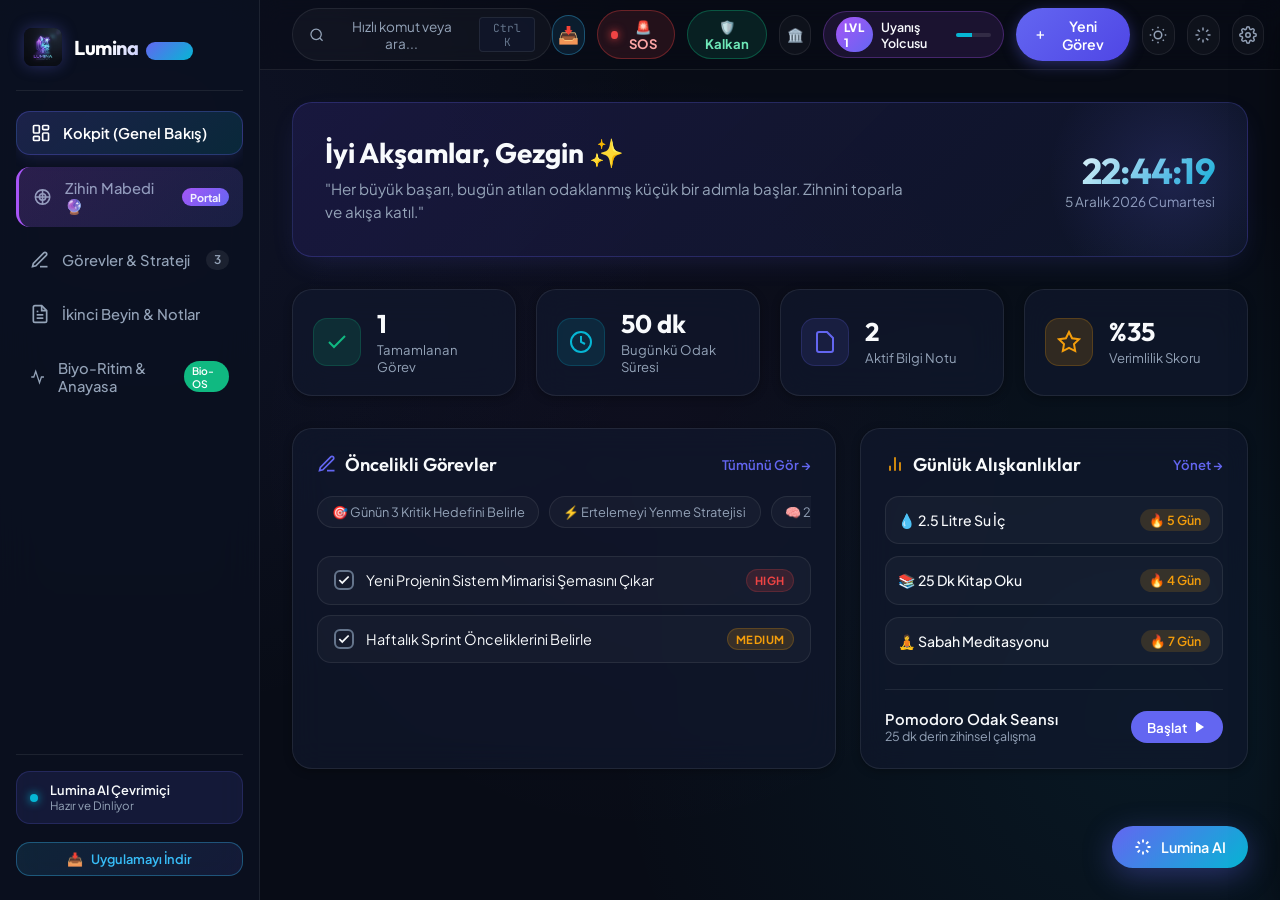
==== commit 3c879a94: "feat(luxury-redesign): complete ground-up luxury UI re-architecture into 5 Master Spaces with 60fps " ====
--- a/index.html
+++ b/index.html
@@ -1,15 +1,1977 @@
 <!DOCTYPE html>
-<html lang="tr">
+<html lang="tr" data-theme="dark">
 <head>
   <meta charset="UTF-8">
   <meta name="viewport" content="width=device-width, initial-scale=1.0">
-  <title>Lumina AI</title>
-  <meta http-equiv="refresh" content="0; url=./app/">
+  <title>Lumina AI - Akıllı Üretkenlik & Kişisel Odak İstasyonu</title>
+  <meta name="description" content="Yapay zeka destekli akıllı görev yönetimi, not özetleyici, Pomodoro odak modu ve sentetik ambiyans sesleriyle donatılmış yeni nesil üretkenlik platformu.">
+  <link rel="icon" type="image/jpeg" href="assets/logo.jpg">
+  <link rel="manifest" href="manifest.json">
+  <meta name="theme-color" content="#080c16">
+  <meta name="apple-mobile-web-app-capable" content="yes">
+  <meta name="apple-mobile-web-app-status-bar-style" content="black-translucent">
+  <meta name="apple-mobile-web-app-title" content="Lumina AI">
+  <link rel="apple-touch-icon" href="assets/logo.jpg">
+
+  <!-- Design System CSS -->
+  <link rel="stylesheet" href="css/style.css">
+</head>
+<body>
+
+  <!-- Background Canvas for Confetti -->
+  <canvas id="confetti-canvas"></canvas>
+
+  <div class="app-container">
+    <!-- ==========================================
+         SIDEBAR NAVIGATION
+         ========================================== -->
+    <aside class="sidebar" id="sidebar">
+      <div class="brand-section">
+        <img src="assets/logo.jpg" alt="Lumina AI Logo" class="brand-logo-img">
+        <div class="brand-text">
+          <h1>Lumina <span class="brand-badge">AI 2.0</span></h1>
+        </div>
+      </div>
+
+      <nav class="nav-menu" aria-label="Ana Menü">
+        <!-- 1. KOKPİT -->
+        <a href="#dashboard" class="nav-item active" data-view="dashboard">
+          <svg viewBox="0 0 24 24" fill="none" stroke="currentColor"><rect x="3" y="3" width="7" height="9" rx="1"/><rect x="14" y="3" width="7" height="5" rx="1"/><rect x="14" y="12" width="7" height="9" rx="1"/><rect x="3" y="16" width="7" height="5" rx="1"/></svg>
+          <span>Kokpit (Genel Bakış)</span>
+        </a>
+
+        <!-- 2. ZİHİN MABEDİ (SANCTUM) -->
+        <a href="#sanctum" class="nav-item sanctum-nav-glow" data-view="sanctum">
+          <svg viewBox="0 0 24 24" fill="none" stroke="currentColor"><circle cx="12" cy="12" r="9"/><path d="M12 3v18"/><path d="M3 12h18"/><circle cx="12" cy="12" r="4"/></svg>
+          <span>Zihin Mabedi 🔮</span>
+          <span class="nav-badge" style="background:linear-gradient(135deg, #a855f7, #6366f1); color:#fff; font-size:0.68rem; padding:0.15rem 0.5rem; font-weight:700;">Portal</span>
+        </a>
+
+        <!-- 3. GÖREVLER & STRATEJİ -->
+        <a href="#tasks" class="nav-item" data-view="tasks">
+          <svg viewBox="0 0 24 24" fill="none" stroke="currentColor"><path d="M12 20h9"/><path d="M16.5 3.5a2.121 2.121 0 0 1 3 3L7 19l-4 1 1-4L16.5 3.5z"/></svg>
+          <span>Görevler & Strateji</span>
+          <span class="nav-badge" id="sidebar-task-count">3</span>
+        </a>
+
+        <!-- 4. İKİNCİ BEYİN & SENTEZ -->
+        <a href="#notes" class="nav-item" data-view="notes">
+          <svg viewBox="0 0 24 24" fill="none" stroke="currentColor"><path d="M14 2H6a2 2 0 0 0-2 2v16a2 2 0 0 0 2 2h12a2 2 0 0 0 2-2V8z"/><polyline points="14 2 14 8 20 8"/><line x1="16" y1="13" x2="8" y2="13"/><line x1="16" y1="17" x2="8" y2="17"/><polyline points="10 9 9 9 8 9"/></svg>
+          <span>İkinci Beyin & Notlar</span>
+        </a>
+
+        <!-- 5. BİYO-RİTİM & ANAYASA -->
+        <a href="#biohack" class="nav-item" data-view="biohack">
+          <svg viewBox="0 0 24 24" fill="none" stroke="currentColor"><path d="M22 12h-4l-3 9L9 3l-3 9H2"/></svg>
+          <span>Biyo-Ritim & Anayasa</span>
+          <span class="nav-badge" style="background:#10b981; color:#fff; font-size:0.65rem;">Bio-OS</span>
+        </a>
+      </nav>
+
+      <div class="sidebar-footer">
+        <div class="ai-status-card">
+          <div class="ai-pulse-dot"></div>
+          <div>
+            <div style="font-weight:600; color:var(--text-main);">Lumina AI Çevrimiçi</div>
+            <div style="font-size:0.72rem; color:var(--text-muted);">Hazır ve Dinliyor</div>
+          </div>
+        </div>
+        <button id="sidebar-download-btn" class="btn-secondary" style="width:100%; margin-top:0.6rem; font-size:0.8rem; display:flex; align-items:center; justify-content:center; gap:0.45rem; padding:0.5rem 0.75rem; border-color:rgba(56,189,248,0.35); background:linear-gradient(135deg, rgba(56,189,248,0.12), rgba(99,102,241,0.12)); color:#38bdf8; border-radius:var(--radius-md); cursor:pointer; font-weight:600;">
+          <span>📥</span>
+          <span>Uygulamayı İndir</span>
+        </button>
+      </div>
+    </aside>
+
+    <!-- ==========================================
+         MAIN CONTENT WRAPPER
+         ========================================== -->
+    <main class="main-wrapper">
+      <!-- PWA INSTALL BANNER -->
+      <div id="pwa-install-banner" style="display:none; align-items:center; justify-content:space-between; padding:0.6rem 1.5rem; background:linear-gradient(135deg, rgba(99, 102, 241, 0.25), rgba(6, 182, 212, 0.2)); border-bottom:1px solid rgba(99, 102, 241, 0.3); z-index:90;">
+        <div style="display:flex; align-items:center; gap:0.6rem;">
+          <span style="font-size:1.1rem;">📲</span>
+          <span style="font-size:0.85rem; font-weight:600;">Lumina AI'ı telefona tam ekran uygulama olarak kurun</span>
+        </div>
+        <button id="pwa-install-btn" class="quick-action-btn" style="padding:0.35rem 0.85rem; font-size:0.8rem;">Şimdi Yükle</button>
+      </div>
+
+      <!-- TOPBAR -->
+      <header class="topbar">
+        <div class="topbar-left">
+          <button class="menu-toggle-btn" id="menu-toggle-btn" aria-label="Menüyü Aç/Kapat">
+            <svg width="22" height="22" viewBox="0 0 24 24" fill="none" stroke="currentColor" stroke-width="2"><line x1="3" y1="12" x2="21" y2="12"/><line x1="3" y1="6" x2="21" y2="6"/><line x1="3" y1="18" x2="21" y2="18"/></svg>
+          </button>
+          
+          <button class="search-command-btn" id="search-command-btn">
+            <svg width="16" height="16" viewBox="0 0 24 24" fill="none" stroke="currentColor" stroke-width="2"><circle cx="11" cy="11" r="8"/><line x1="21" y1="21" x2="16.65" y2="16.65"/></svg>
+            <span>Hızlı komut veya ara...</span>
+            <span class="kbd-shortcut">Ctrl K</span>
+          </button>
+        </div>
+
+        <div class="topbar-right">
+          <!-- Download / Install App Button -->
+          <button class="action-icon-btn" id="topbar-download-btn" title="Uygulamayı Bilgisayara / Telefona İndir" style="border-color:rgba(56,189,248,0.35); color:#38bdf8; background:rgba(56,189,248,0.1);">
+            <span style="font-size:1.05rem;">📥</span>
+          </button>
+
+          <!-- Emergency SOS Button -->
+          <button class="sos-topbar-btn" id="btn-emergency-sos" title="Bilişsel Acil Durum & Panik Kiti">
+            <span class="sos-pulse"></span>
+            <span>🚨 SOS</span>
+          </button>
+
+          <!-- Focus Defense Shield Button -->
+          <button class="shield-topbar-btn" id="btn-focus-shield" title="Bilişsel Savunma Kalkanı & Odak Zırhı">
+            <span>🛡️ Kalkan</span>
+          </button>
+
+          <!-- Atmosphere Switcher Button -->
+          <button class="action-icon-btn" id="btn-atmosphere-picker" title="Ortam Atmosferleri (Cyberpunk, Stoacı Mermer, Matrix, E-Ink)">
+            <span>🏛️</span>
+          </button>
+
+          <!-- RPG Level Mini Pill -->
+          <div class="rpg-topbar-pill" id="topbar-rpg-pill" title="Karakter Seviyeniz ve XP Durumu (Tıkla)">
+            <span class="rpg-level-tag" id="rpg-topbar-level">LVL 1</span>
+            <span class="rpg-title-tag" id="rpg-topbar-title">Uyanış Yolcusu</span>
+            <div class="rpg-mini-xp-bar"><div class="rpg-mini-xp-fill" id="rpg-topbar-xp-fill" style="width: 45%;"></div></div>
+          </div>
+
+          <button class="quick-action-btn" id="quick-new-task-btn">
+            <svg width="16" height="16" viewBox="0 0 24 24" fill="none" stroke="currentColor" stroke-width="2.5"><line x1="12" y1="5" x2="12" y2="19"/><line x1="5" y1="12" x2="19" y2="12"/></svg>
+            <span>Yeni Görev</span>
+          </button>
+
+          <button class="action-icon-btn" id="theme-toggle-btn" title="Koyu / Açık Tema">
+            <svg width="18" height="18" viewBox="0 0 24 24" fill="none" stroke="currentColor" stroke-width="2"><circle cx="12" cy="12" r="5"/><path d="M12 1v2M12 21v2M4.22 4.22l1.42 1.42M18.36 18.36l1.42 1.42M1 12h2M21 12h2M4.22 19.78l1.42-1.42M18.36 5.64l1.42-1.42"/></svg>
+          </button>
+
+          <button class="action-icon-btn" id="topbar-ai-btn" title="Lumina AI Asistan">
+            <svg width="18" height="18" viewBox="0 0 24 24" fill="none" stroke="currentColor" stroke-width="2"><path d="M12 2v4M12 18v4M4.93 4.93l2.83 2.83M16.24 16.24l2.83 2.83M2 12h4M18 12h4M4.93 19.07l2.83-2.83M16.24 7.76l2.83-2.83"/></svg>
+          </button>
+
+          <button class="action-icon-btn" id="settings-btn" title="Ayarlar">
+            <svg width="18" height="18" viewBox="0 0 24 24" fill="none" stroke="currentColor" stroke-width="2"><circle cx="12" cy="12" r="3"/><path d="M19.4 15a1.65 1.65 0 0 0 .33 1.82l.06.06a2 2 0 0 1 0 2.83 2 2 0 0 1-2.83 0l-.06-.06a1.65 1.65 0 0 0-1.82-.33 1.65 1.65 0 0 0-1 1.51V21a2 2 0 0 1-2 2 2 2 0 0 1-2-2v-.09A1.65 1.65 0 0 0 9 19.4a1.65 1.65 0 0 0-1.82.33l-.06.06a2 2 0 0 1-2.83 0 2 2 0 0 1 0-2.83l.06-.06a1.65 1.65 0 0 0 .33-1.82 1.65 1.65 0 0 0-1.51-1H3a2 2 0 0 1-2-2 2 2 0 0 1 2-2h.09A1.65 1.65 0 0 0 4.6 9a1.65 1.65 0 0 0-.33-1.82l-.06-.06a2 2 0 0 1 0-2.83 2 2 0 0 1 2.83 0l.06.06a1.65 1.65 0 0 0 1.82.33H9a1.65 1.65 0 0 0 1-1.51V3a2 2 0 0 1 2-2 2 2 0 0 1 2 2v.09a1.65 1.65 0 0 0 1 1.51 1.65 1.65 0 0 0 1.82-.33l.06-.06a2 2 0 0 1 2.83 0 2 2 0 0 1 0 2.83l-.06.06a1.65 1.65 0 0 0-.33 1.82V9a1.65 1.65 0 0 0 1.51 1H21a2 2 0 0 1 2 2 2 2 0 0 1-2 2h-.09a1.65 1.65 0 0 0-1.51 1z"/></svg>
+          </button>
+        </div>
+      </header>
+
+      <!-- VIEWS CONTAINER -->
+      <div class="view-container">
+        
+        <!-- ==========================================
+             VIEW 1: DASHBOARD
+             ========================================== -->
+        <section class="view-section active" id="view-dashboard">
+          <div class="hero-greeting-card">
+            <div class="greeting-text">
+              <h2 id="greeting-title">Günaydın, Gezgin ✨</h2>
+              <p class="greeting-quote">"Her büyük başarı, bugün atılan odaklanmış küçük bir adımla başlar. Zihnini toparla ve akışa katıl."</p>
+            </div>
+            <div class="live-time-badge">
+              <div class="live-clock" id="live-clock">12:00:00</div>
+              <div class="live-date" id="live-date">2 Ekim 2026, Cuma</div>
+            </div>
+          </div>
+
+          <!-- Stats Grid -->
+          <div class="stat-grid">
+            <div class="glass-card stat-card">
+              <div class="stat-icon success">
+                <svg width="24" height="24" viewBox="0 0 24 24" fill="none" stroke="currentColor" stroke-width="2"><polyline points="20 6 9 17 4 12"/></svg>
+              </div>
+              <div class="stat-info">
+                <span class="stat-value" id="stat-completed-tasks">0</span>
+                <span class="stat-label">Tamamlanan Görev</span>
+              </div>
+            </div>
+
+            <div class="glass-card stat-card">
+              <div class="stat-icon secondary">
+                <svg width="24" height="24" viewBox="0 0 24 24" fill="none" stroke="currentColor" stroke-width="2"><circle cx="12" cy="12" r="10"/><polyline points="12 6 12 12 16 14"/></svg>
+              </div>
+              <div class="stat-info">
+                <span class="stat-value" id="stat-focus-time">0 dk</span>
+                <span class="stat-label">Bugünkü Odak Süresi</span>
+              </div>
+            </div>
+
+            <div class="glass-card stat-card">
+              <div class="stat-icon primary">
+                <svg width="24" height="24" viewBox="0 0 24 24" fill="none" stroke="currentColor" stroke-width="2"><path d="M14 2H6a2 2 0 0 0-2 2v16a2 2 0 0 0 2 2h12a2 2 0 0 0 2-2V8z"/></svg>
+              </div>
+              <div class="stat-info">
+                <span class="stat-value" id="stat-notes-count">0</span>
+                <span class="stat-label">Aktif Bilgi Notu</span>
+              </div>
+            </div>
+
+            <div class="glass-card stat-card">
+              <div class="stat-icon warning">
+                <svg width="24" height="24" viewBox="0 0 24 24" fill="none" stroke="currentColor" stroke-width="2"><polygon points="12 2 15.09 8.26 22 9.27 17 14.14 18.18 21.02 12 17.77 5.82 21.02 7 14.14 2 9.27 8.91 8.26 12 2"/></svg>
+              </div>
+              <div class="stat-info">
+                <span class="stat-value" id="stat-efficiency-score">%85</span>
+                <span class="stat-label">Verimlilik Skoru</span>
+              </div>
+            </div>
+          </div>
+
+          <!-- Dashboard 2-Columns -->
+          <div class="dashboard-grid">
+            <!-- Left: Priority Tasks & AI Quick Actions -->
+            <div class="glass-card">
+              <div class="card-header-flex">
+                <h3 class="card-title">
+                  <svg width="20" height="20" viewBox="0 0 24 24" fill="none" stroke="currentColor" stroke-width="2" style="color:var(--primary);"><path d="M12 20h9"/><path d="M16.5 3.5a2.121 2.121 0 0 1 3 3L7 19l-4 1 1-4L16.5 3.5z"/></svg>
+                  Öncelikli Görevler
+                </h3>
+                <button class="text-btn" onclick="document.querySelector('[data-view=tasks]').click()">Tümünü Gör →</button>
+              </div>
+
+              <!-- AI Quick Prompt Chips -->
+              <div class="ai-quick-strip" id="dash-ai-prompt-strip">
+                <button class="ai-chip-btn">🎯 Günün 3 Kritik Hedefini Belirle</button>
+                <button class="ai-chip-btn">⚡ Ertelemeyi Yenme Stratejisi</button>
+                <button class="ai-chip-btn">🧠 25 Dk Odak Seansı Tavsiyesi</button>
+              </div>
+
+              <div class="mini-task-list" id="dash-mini-task-list">
+                <!-- Dynamically populated -->
+              </div>
+            </div>
+
+            <!-- Right: Habits & Focus Quick Start -->
+            <div class="glass-card">
+              <div class="card-header-flex">
+                <h3 class="card-title">
+                  <svg width="20" height="20" viewBox="0 0 24 24" fill="none" stroke="currentColor" stroke-width="2" style="color:var(--warning);"><path d="M18 20V10"/><path d="M12 20V4"/><path d="M6 20v-6"/></svg>
+                  Günlük Alışkanlıklar
+                </h3>
+                <button class="text-btn" onclick="document.querySelector('[data-view=habits]').click()">Yönet →</button>
+              </div>
+
+              <div class="habit-dashboard-list" id="dash-habit-list">
+                <!-- Dynamically populated -->
+              </div>
+
+              <div style="margin-top: 1.5rem; padding-top: 1.25rem; border-top: 1px solid var(--border-subtle);">
+                <div style="display:flex; justify-content:space-between; align-items:center;">
+                  <div>
+                    <div style="font-weight:600; font-size:0.92rem;">Pomodoro Odak Seansı</div>
+                    <div style="font-size:0.78rem; color:var(--text-muted);">25 dk derin zihinsel çalışma</div>
+                  </div>
+                  <button class="btn-primary" onclick="document.querySelector('[data-view=focus]').click()">
+                    <span>Başlat</span>
+                    <svg width="14" height="14" viewBox="0 0 24 24" fill="currentColor"><polygon points="5 3 19 12 5 21 5 3"/></svg>
+                  </button>
+                </div>
+              </div>
+            </div>
+          </div>
+        </section>
+
+        <!-- ==========================================
+             VIEW 2: TASKS & PROJECTS
+             ========================================== -->
+        <section class="view-section" id="view-tasks">
+          <div class="page-header">
+            <div>
+              <h2 class="page-title">Görev & Proje Merkezi</h2>
+              <p class="page-subtitle">Hedeflerinizi düzenleyin, AI ile adımlara bölün ve yüksek odakla tamamlayın.</p>
+            </div>
+          </div>
+
+          <!-- Quick Task Input Box -->
+          <div class="task-creator-box">
+            <div class="task-input-row">
+              <svg width="20" height="20" viewBox="0 0 24 24" fill="none" stroke="currentColor" stroke-width="2" style="color:var(--primary);"><line x1="12" y1="5" x2="12" y2="19"/><line x1="5" y1="12" x2="19" y2="12"/></svg>
+              <input type="text" id="task-main-input" class="task-main-input" placeholder="Ne üzerinde çalışmak istiyorsunuz? (Enter'a basın)">
+            </div>
+            <div class="task-meta-row">
+              <div class="meta-controls-left">
+                <select id="task-category-select" class="select-pill" aria-label="Kategori Seçin">
+                  <option value="Yazılım">💻 Yazılım</option>
+                  <option value="Strateji">🎯 Strateji</option>
+                  <option value="Tasarım">🎨 Tasarım</option>
+                  <option value="Kişisel">🌱 Kişisel</option>
+                  <option value="İş">💼 İş & Toplantı</option>
+                </select>
+                <select id="task-priority-select" class="select-pill" aria-label="Öncelik Seçin">
+                  <option value="medium">⚡ Normal Öncelik</option>
+                  <option value="high">🔥 Yüksek Öncelik</option>
+                  <option value="low">🌱 Düşük Öncelik</option>
+                </select>
+                <input type="date" id="task-due-date-input" class="date-input-pill" aria-label="Bitiş Tarihi">
+              </div>
+              <div class="task-btn-group">
+                <button class="btn-primary" id="btn-add-task">Görev Ekle</button>
+              </div>
+            </div>
+          </div>
+
+          <!-- Task Toolbar & Filters -->
+          <div class="tasks-toolbar">
+            <div class="task-filter-tabs">
+              <button class="filter-tab active" data-filter="all">Tüm Görevler</button>
+              <button class="filter-tab" data-filter="today">Bugün</button>
+              <button class="filter-tab" data-filter="priority">Öncelikli</button>
+              <button class="filter-tab" data-filter="completed">Tamamlananlar</button>
+            </div>
+          </div>
+
+          <!-- Task Full Items -->
+          <div class="task-full-list" id="task-full-list">
+            <!-- Dynamically populated -->
+          </div>
+        </section>
+
+        <!-- ==========================================
+             VIEW 3: AI RICH NOTES
+             ========================================== -->
+        <section class="view-section" id="view-notes">
+          <div class="page-header">
+            <div>
+              <h2 class="page-title">Yapay Zeka Destekli Not Defteri</h2>
+              <p class="page-subtitle">Düşüncelerinizi kaydedin, AI ile tek tıkla özetleyin ve eyleme dökün.</p>
+            </div>
+          </div>
+
+          <div class="notes-layout">
+            <!-- Notes Left Sidebar -->
+            <div class="glass-card notes-sidebar-card">
+              <div style="display:flex; gap:0.5rem;">
+                <input type="text" id="notes-search-input" class="notes-search-input" placeholder="Notlarda ara..." style="flex:1;">
+                <button class="btn-primary" id="btn-new-note" title="Yeni Not Oluştur">+</button>
+              </div>
+              <div class="notes-list-scroll" id="notes-list-scroll">
+                <!-- Dynamically populated -->
+              </div>
+            </div>
+
+            <!-- Notes Active Editor -->
+            <div class="glass-card note-editor-card">
+              <div class="note-editor-header">
+                <input type="text" id="note-title-input" class="note-title-input" placeholder="Not Başlığı...">
+                <div class="ai-note-tools">
+                  <button class="ai-tool-btn" id="btn-note-summarize" title="Notu 3 maddede özetle">
+                    <svg width="14" height="14" viewBox="0 0 24 24" fill="none" stroke="currentColor" stroke-width="2"><line x1="21" y1="10" x2="3" y2="10"/><line x1="21" y1="6" x2="3" y2="6"/><line x1="21" y1="14" x2="3" y2="14"/><line x1="21" y1="18" x2="3" y2="18"/></svg>
+                    <span>Özetle</span>
+                  </button>
+                  <button class="ai-tool-btn" id="btn-note-actionize" title="Eylem adımlarına dönüştür">
+                    <svg width="14" height="14" viewBox="0 0 24 24" fill="none" stroke="currentColor" stroke-width="2"><polyline points="9 11 12 14 22 4"/><path d="M21 12v7a2 2 0 0 1-2 2H5a2 2 0 0 1-2-2V5a2 2 0 0 1 2-2h11"/></svg>
+                    <span>Eyleme Dök</span>
+                  </button>
+                  <button class="ai-tool-btn" id="btn-note-expand" title="Fikri stratejik olarak genişlet">
+                    <svg width="14" height="14" viewBox="0 0 24 24" fill="none" stroke="currentColor" stroke-width="2"><path d="M12 2v4M12 18v4M4.93 4.93l2.83 2.83M16.24 16.24l2.83 2.83M2 12h4M18 12h4"/></svg>
+                    <span>Genişlet</span>
+                  </button>
+                  <button class="item-action-btn delete-btn" id="btn-delete-note" title="Notu Sil">
+                    <svg width="16" height="16" viewBox="0 0 24 24" fill="none" stroke="currentColor" stroke-width="2"><path d="M3 6h18M19 6v14a2 2 0 0 1-2 2H7a2 2 0 0 1-2-2V6m3 0V4a2 2 0 0 1 2-2h4a2 2 0 0 1 2 2v2"/></svg>
+                  </button>
+                </div>
+              </div>
+
+              <textarea id="note-body-textarea" class="note-body-textarea" placeholder="Düşüncelerinizi buraya yazın veya Markdown formatında içerik ekleyin..."></textarea>
+
+              <div class="note-editor-footer">
+                <span id="note-word-count">0 kelime | 0 karakter</span>
+                <span id="note-last-updated">Kaydedildi ✓</span>
+              </div>
+            </div>
+          </div>
+        </section>
+
+        <!-- ==========================================
+             VIEW 4: DEEP FOCUS & POMODORO
+             ========================================== -->
+        <section class="view-section" id="view-focus">
+          <div class="page-header">
+            <div>
+              <h2 class="page-title">Derin Odak İstasyonu</h2>
+              <p class="page-subtitle">Zaman bloklama, görsel pomodoro zamanlayıcısı ve sentetik ambiyans ses laboratuvarı.</p>
+            </div>
+            <button class="btn-secondary" id="btn-zen-mode">
+              <svg width="16" height="16" viewBox="0 0 24 24" fill="none" stroke="currentColor" stroke-width="2"><path d="M8 3H5a2 2 0 0 0-2 2v3m18 0V5a2 2 0 0 0-2-2h-3m0 18h3a2 2 0 0 0 2-2v-3M3 16v3a2 2 0 0 0 2 2h3"/></svg>
+              <span>Zen Modu (Tam Ekran)</span>
+            </button>
+          </div>
+
+          <div class="focus-container">
+            <!-- Left: Pomodoro Timer -->
+            <div class="glass-card timer-card">
+              <div class="timer-mode-selector">
+                <button class="mode-btn active" data-mode="pomodoro">Odaklan (25d)</button>
+                <button class="mode-btn" data-mode="shortBreak">Kısa Mola (5d)</button>
+                <button class="mode-btn" data-mode="longBreak">Uzun Mola (15d)</button>
+              </div>
+
+              <!-- Circular Progress SVG -->
+              <div class="circular-timer-wrapper">
+                <svg class="timer-svg" viewBox="0 0 260 260">
+                  <defs>
+                    <linearGradient id="timerGradient" x1="0%" y1="0%" x2="100%" y2="100%">
+                      <stop offset="0%" stop-color="#6366f1"/>
+                      <stop offset="100%" stop-color="#06b6d4"/>
+                    </linearGradient>
+                  </defs>
+                  <circle class="timer-circle-bg" cx="130" cy="130" r="115"/>
+                  <circle class="timer-circle-progress" id="timer-circle-progress" cx="130" cy="130" r="115"/>
+                </svg>
+
+                <div class="timer-display">
+                  <div class="timer-time" id="timer-display-time">25:00</div>
+                  <div class="timer-status-text" id="timer-status-text">Derin Odak Seansı</div>
+                </div>
+              </div>
+
+              <!-- Controls -->
+              <div class="timer-controls">
+                <button class="timer-secondary-btn" id="btn-reset-timer" title="Sıfırla">
+                  <svg width="20" height="20" viewBox="0 0 24 24" fill="none" stroke="currentColor" stroke-width="2"><path d="M3 12a9 9 0 1 0 9-9 9.75 9.75 0 0 0-6.74 2.74L3 8"/><path d="M3 3v5h5"/></svg>
+                </button>
+                <button class="timer-main-btn" id="btn-toggle-timer" title="Başlat / Duraklat">
+                  <svg width="28" height="28" viewBox="0 0 24 24" fill="currentColor"><polygon points="5 3 19 12 5 21 5 3"/></svg>
+                </button>
+              </div>
+            </div>
+
+            <!-- Right: Ambient Soundscape Lab -->
+            <div class="glass-card ambient-sounds-card">
+              <div class="card-header-flex">
+                <h3 class="card-title">
+                  <svg width="20" height="20" viewBox="0 0 24 24" fill="none" stroke="currentColor" stroke-width="2" style="color:var(--secondary);"><path d="M9 18V5l12-2v13"/><circle cx="6" cy="18" r="3"/><circle cx="18" cy="16" r="3"/></svg>
+                  Ambiyans Ses Mikseri
+                </h3>
+                <span style="font-size:0.75rem; color:var(--text-faint);">Web Audio API</span>
+              </div>
+
+              <div class="sound-grid">
+                <!-- Rain -->
+                <div class="sound-card-item">
+                  <div class="sound-meta">
+                    <div class="sound-icon-box">🌧️</div>
+                    <div>
+                      <div class="sound-name">Huzurlu Yağmur</div>
+                      <div class="sound-sub">Yumuşak damlalar</div>
+                    </div>
+                  </div>
+                  <div class="sound-controls-box">
+                    <input type="range" class="sound-volume-slider" id="vol-rain" min="0" max="1" step="0.05" value="0.5" aria-label="Yağmur Sesi Düzeyi">
+                    <button class="btn-secondary" id="sound-toggle-rain">Başlat</button>
+                  </div>
+                </div>
+
+                <!-- Fire -->
+                <div class="sound-card-item">
+                  <div class="sound-meta">
+                    <div class="sound-icon-box">🔥</div>
+                    <div>
+                      <div class="sound-name">Şömine Ateşi</div>
+                      <div class="sound-sub">Doğal çıtırtılar</div>
+                    </div>
+                  </div>
+                  <div class="sound-controls-box">
+                    <input type="range" class="sound-volume-slider" id="vol-fire" min="0" max="1" step="0.05" value="0.5" aria-label="Şömine Sesi Düzeyi">
+                    <button class="btn-secondary" id="sound-toggle-fire">Başlat</button>
+                  </div>
+                </div>
+
+                <!-- Forest Wind -->
+                <div class="sound-card-item">
+                  <div class="sound-meta">
+                    <div class="sound-icon-box">🌲</div>
+                    <div>
+                      <div class="sound-name">Orman Esintisi</div>
+                      <div class="sound-sub">Sakin rüzgar tonları</div>
+                    </div>
+                  </div>
+                  <div class="sound-controls-box">
+                    <input type="range" class="sound-volume-slider" id="vol-wind" min="0" max="1" step="0.05" value="0.5" aria-label="Orman Rüzgarı Düzeyi">
+                    <button class="btn-secondary" id="sound-toggle-wind">Başlat</button>
+                  </div>
+                </div>
+
+                <!-- Binaural Focus -->
+                <div class="sound-card-item">
+                  <div class="sound-meta">
+                    <div class="sound-icon-box">🧠</div>
+                    <div>
+                      <div class="sound-name">14Hz Alfa Dalgası</div>
+                      <div class="sound-sub">Binaural odak ritmi</div>
+                    </div>
+                  </div>
+                  <div class="sound-controls-box">
+                    <input type="range" class="sound-volume-slider" id="vol-binaural" min="0" max="1" step="0.05" value="0.5" aria-label="Alfa Dalgası Düzeyi">
+                    <button class="btn-secondary" id="sound-toggle-binaural">Başlat</button>
+                  </div>
+                </div>
+              </div>
+            </div>
+          </div>
+        </section>
+
+        <!-- ==========================================
+             VIEW 5: HABITS & ANALYTICS
+             ========================================== -->
+        <section class="view-section" id="view-habits">
+          <div class="page-header">
+            <div>
+              <h2 class="page-title">Alışkanlık Takibi & Analitik</h2>
+              <p class="page-subtitle">Süreklilik güçtür. Günlük alışkanlıklarınızı işaretleyin ve odak grafiğinizi izleyin.</p>
+            </div>
+          </div>
+
+          <div class="habits-analytics-grid">
+            <!-- Left: Habit Matrix -->
+            <div class="glass-card">
+              <div class="card-header-flex">
+                <h3 class="card-title">Haftalık Alışkanlık Matrisi</h3>
+              </div>
+
+              <div class="habit-creator-row">
+                <input type="text" id="habit-name-input" class="habit-input" placeholder="Yeni alışkanlık hedefi (örn: Kitap oku, Spor yap...)">
+                <button class="btn-primary" id="btn-add-habit">Ekle</button>
+              </div>
+
+              <div style="overflow-x: auto;">
+                <table class="habit-table">
+                  <thead>
+                    <tr>
+                      <th>Alışkanlık</th>
+                      <th>Pzt</th>
+                      <th>Sal</th>
+                      <th>Çar</th>
+                      <th>Per</th>
+                      <th>Cum</th>
+                      <th>Cmt</th>
+                      <th>Paz</th>
+                      <th>Seri</th>
+                    </tr>
+                  </thead>
+                  <tbody id="habit-table-body">
+                    <!-- Dynamically populated -->
+                  </tbody>
+                </table>
+              </div>
+            </div>
+
+            <!-- Right: Weekly Focus Minutes Bar Chart -->
+            <div class="glass-card">
+              <div class="card-header-flex">
+                <h3 class="card-title">Haftalık Odak Süresi Dağılımı</h3>
+                <span style="font-size:0.75rem; color:var(--secondary); font-weight:600;">Dakika Cinsinden</span>
+              </div>
+
+              <div class="chart-container" id="chart-bars-group">
+                <!-- Dynamically generated bars -->
+              </div>
+            </div>
+          </div>
+        </section>
+
+        <!-- ==========================================
+             VIEW 6: SANCTUM (ZİHİN MABEDİ - 12 ODA)
+             ========================================== -->
+        <section class="view-section" id="view-sanctum">
+          <!-- Sanctum Hero Portal Card with Image -->
+          <div class="sanctum-hero-portal-card">
+            <img src="assets/sanctum_portal.jpg" alt="Sanctum Cosmic Portal" class="sanctum-hero-bg-art">
+            <div class="sanctum-hero-content">
+              <div class="sanctum-hero-pill">
+                <span class="void-pulse-dot"></span>
+                <span>BİLİŞSEL İŞLETİM SİSTEMİ & TEKİLLİK</span>
+              </div>
+              <h2 class="sanctum-hero-title">Zihin Mabedi (Sanctum)</h2>
+              <p class="sanctum-hero-desc">
+                Zihinsel gürültüyü yerçekimsel tekillikte yok et, sentetik ambiyans laboratuvarında nöro-akışa gir ve Stoacı farkındalıkla yaşam süreni optimize et.
+              </p>
+              <div class="sanctum-hero-stats">
+                <div class="sanctum-stat-item">
+                  <span>🌌</span>
+                  <span id="sanctum-hero-void-counter">Yok Edilen Yük: 0</span>
+                </div>
+                <div class="sanctum-stat-item">
+                  <span>⏱️</span>
+                  <span>Derin Odak & Nöro-Ses</span>
+                </div>
+                <div class="sanctum-stat-item">
+                  <span>⏳</span>
+                  <span>4.160 Hafta Memento Mori</span>
+                </div>
+              </div>
+            </div>
+          </div>
+
+          <!-- Master Chamber Navigation Tabs -->
+          <div class="sanctum-chamber-tabs" id="sanctum-chamber-tabs">
+            <button class="chamber-tab active" data-chamber="void">
+              <span>🌀</span>
+              <span>Kara Delik & Düşünce Öğütücü</span>
+            </button>
+            <button class="chamber-tab" data-chamber="focus">
+              <span>🎧</span>
+              <span>Derin Odak & Ambiyans Mikseri</span>
+            </button>
+            <button class="chamber-tab" data-chamber="memento">
+              <span>⏳</span>
+              <span>Memento Mori (Yaşam Saati)</span>
+            </button>
+            <button class="chamber-tab" data-chamber="mirror">
+              <span>🪞</span>
+              <span>Acımasız Ayna & Çoklu Evren</span>
+            </button>
+          </div>
+
+          <!-- Chamber Panels Container -->
+          <div class="sanctum-panels-container">
+            
+            <!-- CHAMBER 1: THE COSMIC VOID (KARA DELİK & PURGE) -->
+            <div class="chamber-panel active" id="chamber-panel-void">
+              <div class="void-grid-layout">
+                <!-- Left: 60FPS Black Hole Canvas -->
+                <div class="void-canvas-wrapper">
+                  <canvas id="sanctum-void-canvas"></canvas>
+                  <div class="void-overlay-hint">
+                    <span class="void-pulse-dot"></span>
+                    <span>Kozmik Tekillik Aktif — 60 FPS Madde & Düşünce Çekimi</span>
+                  </div>
+                </div>
+
+                <!-- Right: Thought Shredder Controls -->
+                <div class="void-control-card">
+                  <div>
+                    <div style="display:flex; justify-content:space-between; align-items:center; margin-bottom:1rem;">
+                      <div>
+                        <h3 style="font-size:1.25rem; font-weight:800; color:#ffffff; margin-bottom:0.25rem;">Düşünce Öğütücü</h3>
+                        <p style="font-size:0.82rem; color:#94a3b8;">Zihnini kemiren kaygıları tekilliğe fırlat.</p>
+                      </div>
+                      <span class="badge-purple" id="sanctum-void-counter" style="background:rgba(168,85,247,0.2); border:1px solid rgba(168,85,247,0.4); color:#c084fc; padding:0.35rem 0.85rem; border-radius:9999px; font-size:0.82rem; font-weight:700;">Yok Edilen Yük: 0</span>
+                    </div>
+
+                    <div class="void-input-group">
+                      <textarea id="sanctum-void-input" class="sanctum-textarea" placeholder="Seni bloke eden korkuyu, pişmanlığı, suçluluk duygusunu ya da bitmeyen kaygıyı buraya yaz..."></textarea>
+                      <button class="btn-void-fire" id="sanctum-void-shred-btn">
+                        <svg width="20" height="20" viewBox="0 0 24 24" fill="none" stroke="currentColor" stroke-width="2.5"><circle cx="12" cy="12" r="10"/><path d="m15 9-6 6"/><path d="m9 9 6 6"/></svg>
+                        <span>Boşluğa Fırlat & Yok Et</span>
+                      </button>
+                    </div>
+                  </div>
+
+                  <div class="void-philosophy-quote">
+                    🌌 "Düşünceler sadece zihninden geçen bulutlardır; gökyüzünün kendisi daima berrak ve sarsılmazdır."
+                  </div>
+                </div>
+              </div>
+            </div>
+
+            <!-- CHAMBER 2: DEEP FOCUS & AMBIENT MIXER -->
+            <div class="chamber-panel" id="chamber-panel-focus">
+              <div class="focus-chamber-grid">
+                <!-- Left: Circular Pomodoro Timer -->
+                <div class="glass-card timer-card" style="padding:2rem;">
+                  <div class="timer-mode-selector" style="margin-bottom:1.5rem;">
+                    <button class="mode-btn active" data-mode="pomodoro">Odaklan (25d)</button>
+                    <button class="mode-btn" data-mode="shortBreak">Kısa Mola (5d)</button>
+                    <button class="mode-btn" data-mode="longBreak">Uzun Mola (15d)</button>
+                  </div>
+
+                  <div class="circular-timer-wrapper">
+                    <svg class="timer-svg" viewBox="0 0 260 260">
+                      <defs>
+                        <linearGradient id="sanctumTimerGrad" x1="0%" y1="0%" x2="100%" y2="100%">
+                          <stop offset="0%" stop-color="#a855f7"/>
+                          <stop offset="100%" stop-color="#06b6d4"/>
+                        </linearGradient>
+                      </defs>
+                      <circle class="timer-circle-bg" cx="130" cy="130" r="115"/>
+                      <circle class="timer-circle-progress" id="timer-circle-progress-sanctum" cx="130" cy="130" r="115" stroke="url(#sanctumTimerGrad)"/>
+                    </svg>
+
+                    <div class="timer-display">
+                      <div class="timer-time" id="timer-display-time-sanctum">25:00</div>
+                      <div class="timer-status-text" id="timer-status-text-sanctum">Derin Nöro-Akış Seansı</div>
+                    </div>
+                  </div>
+
+                  <div class="timer-controls" style="margin-top:1.5rem;">
+                    <button class="timer-secondary-btn" id="btn-reset-timer-sanctum" title="Sıfırla">
+                      <svg width="20" height="20" viewBox="0 0 24 24" fill="none" stroke="currentColor" stroke-width="2"><path d="M3 12a9 9 0 1 0 9-9 9.75 9.75 0 0 0-6.74 2.74L3 8"/><path d="M3 3v5h5"/></svg>
+                    </button>
+                    <button class="timer-main-btn" id="btn-toggle-timer-sanctum" title="Başlat / Duraklat">
+                      <svg width="28" height="28" viewBox="0 0 24 24" fill="currentColor"><polygon points="5 3 19 12 5 21 5 3"/></svg>
+                    </button>
+                  </div>
+                </div>
+
+                <!-- Right: Synthesized Web Audio Mixer -->
+                <div class="ambient-synthesizer-card">
+                  <div style="display:flex; justify-content:space-between; align-items:center; margin-bottom:0.75rem;">
+                    <div>
+                      <h3 style="font-size:1.2rem; font-weight:800; color:#ffffff;">Ambiyans Ses Laboratuvarı</h3>
+                      <p style="font-size:0.78rem; color:#94a3b8;">Web Audio API ile gerçek zamanlı üretilen sentetik frekanslar.</p>
+                    </div>
+                    <button id="btn-stop-all-ambient" class="btn-secondary" style="padding:0.35rem 0.75rem; font-size:0.75rem;">Sesi Kapat</button>
+                  </div>
+
+                  <div class="ambient-tracks-list">
+                    <!-- Rain -->
+                    <div class="ambient-track-item">
+                      <div class="ambient-track-meta">
+                        <span class="ambient-track-icon">🌧️</span>
+                        <div>
+                          <div class="ambient-track-name">Dinlendirici Yağmur</div>
+                          <div class="ambient-track-desc">Düşük geçiren pembe gürültü</div>
+                        </div>
+                      </div>
+                      <div class="ambient-slider-wrapper">
+                        <input type="range" min="0" max="1" step="0.05" value="0" class="ambient-range-slider" id="ambient-vol-rain">
+                      </div>
+                    </div>
+
+                    <!-- Ocean Waves -->
+                    <div class="ambient-track-item">
+                      <div class="ambient-track-meta">
+                        <span class="ambient-track-icon">🌊</span>
+                        <div>
+                          <div class="ambient-track-name">Okyanus Dalgaları</div>
+                          <div class="ambient-track-desc">Rezonanslı derin ritim</div>
+                        </div>
+                      </div>
+                      <div class="ambient-slider-wrapper">
+                        <input type="range" min="0" max="1" step="0.05" value="0" class="ambient-range-slider" id="ambient-vol-waves">
+                      </div>
+                    </div>
+
+                    <!-- Night Forest -->
+                    <div class="ambient-track-item">
+                      <div class="ambient-track-meta">
+                        <span class="ambient-track-icon">🌲</span>
+                        <div>
+                          <div class="ambient-track-name">Gece Ormanı</div>
+                          <div class="ambient-track-desc">Esinti & yaprak hışırtısı</div>
+                        </div>
+                      </div>
+                      <div class="ambient-slider-wrapper">
+                        <input type="range" min="0" max="1" step="0.05" value="0" class="ambient-range-slider" id="ambient-vol-forest">
+                      </div>
+                    </div>
+
+                    <!-- 432Hz Binaural Alpha Beats -->
+                    <div class="ambient-track-item">
+                      <div class="ambient-track-meta">
+                        <span class="ambient-track-icon">🧠</span>
+                        <div>
+                          <div class="ambient-track-name">432Hz Alfa Dalgaları</div>
+                          <div class="ambient-track-desc">10Hz fark ile çift kulaklı odak</div>
+                        </div>
+                      </div>
+                      <div class="ambient-slider-wrapper">
+                        <input type="range" min="0" max="1" step="0.05" value="0" class="ambient-range-slider" id="ambient-vol-binaural">
+                      </div>
+                    </div>
+                  </div>
+                </div>
+              </div>
+            </div>
+
+            <!-- CHAMBER 3: MEMENTO MORI (4,160 WEEKS) -->
+            <div class="chamber-panel" id="chamber-panel-memento">
+              <div class="memento-chamber-card">
+                <div class="memento-controls-bar">
+                  <div class="memento-age-input-group">
+                    <label for="memento-user-age" style="font-size:0.9rem; font-weight:700; color:#f1f5f9;">Şu Anki Yaşınız:</label>
+                    <input type="number" id="memento-user-age" class="memento-age-input" min="1" max="99" value="25">
+                    <button class="btn-primary" id="btn-recalc-memento" style="padding:0.45rem 1rem; font-size:0.82rem;">Hesapla</button>
+                  </div>
+
+                  <div class="memento-stats-badges">
+                    <div class="memento-badge-lived" id="memento-lived-badge">Yaşanan: 1.300 Hafta (%31)</div>
+                    <div class="memento-badge-remaining" id="memento-remaining-badge">Kalan: 2.860 Hafta (%69)</div>
+                  </div>
+                </div>
+
+                <div style="margin-bottom:1rem; display:flex; justify-content:space-between; align-items:center; font-size:0.78rem; color:#64748b;">
+                  <span>■ Doğumdan Bugüne (Geçmiş)</span>
+                  <span>□ Kalan Potansiyel (Gelecek - 80 Yıl Varsayımı)</span>
+                </div>
+
+                <div class="memento-weeks-grid" id="memento-interactive-grid">
+                  <!-- Dynamically rendered 4,160 stardust dots -->
+                </div>
+
+                <div style="margin-top:1.5rem; text-align:center; font-style:italic; font-size:0.88rem; color:#94a3b8;">
+                  ⏳ "Bize verilen ömür kısa değildir; biz onun çoğunu boşa harcarız." — Seneca
+                </div>
+              </div>
+            </div>
+
+            <!-- CHAMBER 4: COGNITIVE MIRROR & MULTIVERSE -->
+            <div class="chamber-panel" id="chamber-panel-mirror">
+              <div style="display:grid; grid-template-columns:1fr 1fr; gap:1.5rem;">
+                <!-- Alter-Ego / Cruel Mirror -->
+                <div class="glass-card" style="padding:1.75rem;">
+                  <h3 style="font-size:1.15rem; font-weight:800; color:#ffffff; margin-bottom:0.35rem;">🪞 Acımasız Ayna (The Alter-Ego)</h3>
+                  <p style="font-size:0.82rem; color:#94a3b8; margin-bottom:1rem;">Kibar yalanlar yok. Beyninin uydurduğu bahaneyi yaz; ikinci benliğin seni en çıplak gerçekle yüzleştirsin.</p>
+                  
+                  <div id="sanctum-alterego-output" style="min-height:160px; max-height:220px; overflow-y:auto; background:rgba(0,0,0,0.3); border:1px solid rgba(255,255,255,0.08); border-radius:var(--radius-lg); padding:1rem; margin-bottom:1rem; font-size:0.88rem; line-height:1.5; color:#cbd5e1;">
+                    <div style="font-style:italic; color:#94a3b8;">🪞 "Bana kendini kandırmak için kullandığın bahaneyi anlat. Bakalım arkasında ne saklıyorsun..."</div>
+                  </div>
+
+                  <div style="display:flex; gap:0.5rem;">
+                    <input type="text" id="sanctum-alterego-input" class="form-input" placeholder="Ertelediğin şeyi ya da bahaneni yaz (örn: 'Yorgunum, yarın başlarım')">
+                    <button class="btn-primary" id="sanctum-alterego-send-btn" style="white-space:nowrap;">Yüzleş</button>
+                  </div>
+                </div>
+
+                <!-- Multiverse Simulator -->
+                <div class="glass-card" style="padding:1.75rem;">
+                  <h3 style="font-size:1.15rem; font-weight:800; color:#ffffff; margin-bottom:0.35rem;">🌌 Çoklu Evren Simülatörü</h3>
+                  <p style="font-size:0.82rem; color:#94a3b8; margin-bottom:1rem;">Bir kararın iki farklı yolunu simüle et: Konfor alanında kalmak vs Cesur adımı atmak.</p>
+
+                  <div style="display:flex; flex-direction:column; gap:0.75rem; margin-bottom:1rem;">
+                    <div>
+                      <label style="font-size:0.76rem; font-weight:700; color:#94a3b8;">Yol A (Mevcut Durum / Konfor Alanı):</label>
+                      <input type="text" id="sanctum-choice-a" class="form-input" value="Eski alışkanlıklarla devam et, risk alma" style="margin-top:0.25rem;">
+                    </div>
+                    <div>
+                      <label style="font-size:0.76rem; font-weight:700; color:#94a3b8;">Yol B (Cesur Atılım / Bilinmezlik):</label>
+                      <input type="text" id="sanctum-choice-b" class="form-input" value="Korkularıma rağmen o projeyi başlat ve disipline gir" style="margin-top:0.25rem;">
+                    </div>
+                  </div>
+
+                  <button class="btn-secondary" id="sanctum-multiverse-btn" style="width:100%; border-color:rgba(168,85,247,0.4); color:#c084fc; font-weight:700;">
+                    🔮 Zaman Çizelgelerini Simüle Et
+                  </button>
+
+                  <div id="sanctum-multiverse-output" style="margin-top:1rem; font-size:0.84rem; line-height:1.5; color:#cbd5e1; display:none;"></div>
+                </div>
+              </div>
+            </div>
+
+          </div>
+        </section>
+
+        <!-- ==========================================
+             VIEW 7: ZİHİN GALAKSİSİ (NEURAL KNOWLEDGE GRAPH)
+             ========================================== -->
+        <section class="view-section" id="view-galaxy">
+          <div class="page-header">
+            <div>
+              <h2 class="page-title">🌌 Canlı Zihin Sinir Ağı & İkinci Beyin Galaksisi</h2>
+              <p class="page-subtitle">Zihnindeki tüm görevler, notlar, alışkanlıklar ve felsefi kararlar parlayan interaktif bir uzay ağı olarak birbirine bağlıdır.</p>
+            </div>
+            <div class="galaxy-controls-row">
+              <div class="galaxy-filter-group">
+                <button class="galaxy-filter-pill active" data-filter="all">Tümü (Galaksi)</button>
+                <button class="galaxy-filter-pill" data-filter="task">Görevler 🔵</button>
+                <button class="galaxy-filter-pill" data-filter="note">Notlar 🟢</button>
+                <button class="galaxy-filter-pill" data-filter="habit">Alışkanlıklar 🟡</button>
+                <button class="galaxy-filter-pill" data-filter="sanctum">Felsefe 🟣</button>
+              </div>
+              <button class="btn-secondary" id="btn-reset-galaxy-view"><span>🎯 Merkeze Odakla</span></button>
+            </div>
+          </div>
+
+          <div class="galaxy-main-container">
+            <div class="galaxy-canvas-wrapper">
+              <canvas id="galaxy-canvas"></canvas>
+              
+              <!-- Floating HUD Info Overlay -->
+              <div class="galaxy-hud-card" id="galaxy-hud-card" style="display:none;">
+                <div style="display:flex; justify-content:space-between; align-items:center; margin-bottom:0.35rem;">
+                  <span class="badge-tag" id="hud-node-type">Görev</span>
+                  <span style="font-size:0.75rem; color:var(--text-muted);" id="hud-node-date"></span>
+                </div>
+                <h4 id="hud-node-title" style="font-size:1.05rem; font-weight:700; color:var(--text-main); margin-bottom:0.5rem;"></h4>
+                <p id="hud-node-snippet" style="font-size:0.82rem; color:var(--text-muted); line-height:1.4; margin-bottom:0.75rem;"></p>
+                <div style="font-size:0.78rem; color:var(--secondary);" id="hud-node-connections"></div>
+              </div>
+
+              <!-- Galaxy Stats Bar -->
+              <div class="galaxy-stats-bottom">
+                <span id="galaxy-stat-nodes">Düğümler Yükleniyor...</span>
+                <span>•</span>
+                <span id="galaxy-stat-synapses">Sinirsel Bağlantılar</span>
+                <span>•</span>
+                <span style="color:#38bdf8;" id="galaxy-stat-focus">Ağırlık Merkezi: Odak & Biliş</span>
+              </div>
+            </div>
+          </div>
+        </section>
+
+        <!-- ==========================================
+             VIEW 8: DİJİTAL ZİHİN İKİZİM (ALTER-SELF)
+             ========================================== -->
+        <section class="view-section" id="view-twin">
+          <div class="page-header">
+            <div>
+              <h2 class="page-title">👁️ Dijital Zihin İkizi (Digital Alter-Self)</h2>
+              <p class="page-subtitle">Yazdığın notlardan, felsefi kararlarından ve arketipinden beslenen, sana tarafsız ayna tutan zihin ikizin.</p>
+            </div>
+          </div>
+
+          <div class="twin-container-grid">
+            <!-- Left: Holographic Avatar & Mind Synthesis -->
+            <div class="glass-card twin-profile-card">
+              <div class="twin-hologram-wrapper">
+                <div class="twin-avatar-orb">
+                  <div class="twin-avatar-ring"></div>
+                  <div class="twin-avatar-core">👁️</div>
+                </div>
+                <h3 id="twin-name" style="font-size:1.3rem; font-weight:800; color:var(--text-main); margin-bottom:0.25rem;">Zihin İkizim</h3>
+                <div id="twin-level-tag" style="font-size:0.82rem; color:#a855f7; font-weight:700;">Uyanış Yolcusu (LVL 1)</div>
+              </div>
+
+              <div class="twin-traits-list">
+                <div class="twin-trait-row">
+                  <span style="color:var(--text-muted);">Dominant Arketip:</span>
+                  <strong id="twin-archetype" style="color:#38bdf8;">Kahraman</strong>
+                </div>
+                <div class="twin-trait-row">
+                  <span style="color:var(--text-muted);">Felsefi DNA:</span>
+                  <strong id="twin-philosophy" style="color:#c084fc;">Stoacılık</strong>
+                </div>
+                <div class="twin-trait-row">
+                  <span style="color:var(--text-muted);">Sirkadiyen Tip:</span>
+                  <strong id="twin-chrono" style="color:#fbbf24;">Ayı (Standart)</strong>
+                </div>
+                <div class="twin-trait-row">
+                  <span style="color:var(--text-muted);">Karakter Tonu:</span>
+                  <strong style="color:#34d399;">Dürüst & Çözüm Odaklı</strong>
+                </div>
+              </div>
+
+              <div class="twin-prompt-box">
+                <div style="font-size:0.8rem; font-weight:700; color:var(--secondary); margin-bottom:0.5rem;">💡 Hızlı Zihin Soruları:</div>
+                <div class="twin-chips-grid">
+                  <button class="twin-chip" data-q="Şu an kendime söylediğim en büyük yalan veya erteleme ne?">⚡ Kendime hangi yalanı söylüyorum?</button>
+                  <button class="twin-chip" data-q="Bu durumda benim temel değerlerim ne yapmamı emreder?">🧭 Karakterim ne yapmamı gerektirir?</button>
+                  <button class="twin-chip" data-q="Gelecekteki 80 yaşındaki halim bugünkü kararıma nasıl bakacak?">⏳ 80 yaşındaki ben ne derdi?</button>
+                  <button class="twin-chip" data-q="Korktuğum şey gerçek bir tehlike mi yoksa egomun kırılganlığı mı?">🛡️ Korkum gerçek mi yoksa ego mu?</button>
+                </div>
+              </div>
+            </div>
+
+            <!-- Right: Interactive Conversation Stream -->
+            <div class="glass-card twin-dialogue-card">
+              <div class="twin-chat-history" id="twin-chat-history">
+                <div class="twin-message ai">
+                  <div class="msg-avatar">👁️</div>
+                  <div class="msg-bubble">
+                    Merhaba. Ben senin düşüncelerinden, felsefi kararlarından ve hedeflerinden örülen <strong>Zihin İkizinim</strong>. Başkalarının ne düşündüğü beni ilgilendirmez; ben sadece senin kendi kendine dürüst olmanı sağlarım. Zihninde şu an ne ağırlık yapıyor?
+                  </div>
+                </div>
+              </div>
+
+              <div class="twin-input-bar">
+                <input type="text" id="twin-user-input" class="form-input" placeholder="Zihin ikizine bir soru sor veya bir çıkmazını anlat...">
+                <button class="btn-primary" id="btn-twin-send">
+                  <span>Danış 👁️</span>
+                </button>
+              </div>
+            </div>
+          </div>
+        </section>
+
+        <!-- ==========================================
+             VIEW 9: GELECEK AĞACI & PARALEL YAŞAM SİMÜLATÖRÜ
+             ========================================== -->
+        <section class="view-section" id="view-trajectory">
+          <div class="page-header">
+            <div>
+              <h2 class="page-title">🔮 Görsel Gelecek Ağacı & Paralel Yaşam Simülatörü</h2>
+              <p class="page-subtitle">Büyük yaşam yol ayrımlarını 1, 3 ve 5 yıllık alternatif dallara ayır. Finansal eğri, stres yükü ve kazanılacak yetkinlikleri kıyasla.</p>
+            </div>
+            <div style="display:flex; gap:0.5rem;">
+              <input type="text" id="new-trajectory-name" class="form-input" placeholder="Yeni Yol İsmi (Örn: 'Girişimcilik')" style="width:200px;">
+              <button class="btn-primary" id="btn-add-trajectory-path">
+                <span>+ Yol Ekle</span>
+              </button>
+            </div>
+          </div>
+
+          <!-- Tree Visual Area -->
+          <div class="trajectory-board" id="trajectory-board">
+            <div class="trajectory-root-card">
+              <div class="root-badge">🌱 BAŞLANGIÇ NOKTASI</div>
+              <h3 style="font-size:1.15rem; font-weight:800; color:var(--text-main); margin-bottom:0.25rem;">Şimdiki Sen (2026)</h3>
+              <p style="font-size:0.85rem; color:var(--text-muted);">Mevcut bilgi birikimi, alışkanlıklar ve potansiyel.</p>
+            </div>
+
+            <!-- Branching Columns (1 Year, 3 Years, 5 Years) -->
+            <div class="trajectory-branches-grid" id="trajectory-branches-grid">
+              <!-- Dynamically populated by JS -->
+            </div>
+
+            <!-- Verdict Card -->
+            <div class="glass-card trajectory-verdict-card" id="trajectory-verdict-card" style="margin-top:2rem;">
+              <!-- Populated by JS -->
+            </div>
+          </div>
+        </section>
+
+        <!-- ==========================================
+             VIEW 10: 360° BÜTÜNSEL YAŞAM DENGESİ (HOLISTIC LIFE OS)
+             ========================================== -->
+        <section class="view-section" id="view-life-os">
+          <div class="page-header">
+            <div>
+              <h2 class="page-title">☸️ 360° Bütünsel Yaşam Dengesi (Holistic Life OS)</h2>
+              <p class="page-subtitle">Kariyer, sağlık, zihin, ilişkiler ve dinlenmenin uyumu. Tükenmişlik (burnout) riskini erkenden gör ve dengeyi koru.</p>
+            </div>
+            <button class="btn-primary" id="btn-rebalance-blueprint">
+              <span>⚡ Dengeyi Yeniden Kur (AI Blueprint)</span>
+            </button>
+          </div>
+
+          <div class="life-os-grid">
+            <!-- Left: 8-Axis SVG Wheel Radar -->
+            <div class="glass-card life-wheel-card">
+              <div class="card-header-flex">
+                <h3 class="card-title">Yaşam Çarkı Radarı</h3>
+                <span class="badge-tag" id="life-balance-score-tag">Denge: %85</span>
+              </div>
+              <div class="life-wheel-svg-box">
+                <svg id="life-wheel-svg" viewBox="0 0 320 320"></svg>
+              </div>
+              <div class="burnout-warning-banner" id="burnout-warning-banner">
+                <span id="burnout-status-icon">🟢</span>
+                <div>
+                  <strong id="burnout-status-title">Tükenmişlik Riski: Düşük (%18)</strong>
+                  <div id="burnout-status-desc" style="font-size:0.78rem; color:var(--text-muted);">Kariyer ve dinlenme dengeli seyrediyor.</div>
+                </div>
+              </div>
+            </div>
+
+            <!-- Right: 8 Sliders & Tuning -->
+            <div class="glass-card life-sliders-card">
+              <h3 class="card-title" style="margin-bottom:1rem;">8 Yaşam Sütununu Puanla (1-10)</h3>
+              <div class="life-sliders-list" id="life-sliders-list">
+                <!-- Dynamically populated sliders -->
+              </div>
+            </div>
+          </div>
+
+          <!-- Rebalance Action Blueprint Card -->
+          <div id="rebalance-blueprint-output" class="glass-card" style="display:none; margin-top:1.5rem;">
+            <!-- Populated by JS -->
+          </div>
+        </section>
+
+        <!-- ==========================================
+             VIEW 11: CHRONOS & MEMENTO MORI
+             ========================================== -->
+        <section class="view-section" id="view-chronos">
+          <div class="page-header">
+            <div>
+              <h2 class="page-title">⏳ Chronos: Geleceğe Kapsül & Memento Mori</h2>
+              <p class="page-subtitle">Zamanı sadece takip etme; gelecekteki haline vaatler mühürle, 4.000 haftalık hayat kum saatini izle ve geçmiş 30 günü film şeridi gibi tara.</p>
+            </div>
+          </div>
+
+          <!-- Chronos Internal Tabs -->
+          <div class="chronos-tab-nav">
+            <button class="chronos-nav-pill active" data-tab="capsule">⏳ Geleceğe Zaman Kapsülü</button>
+            <button class="chronos-nav-pill" data-tab="memento">🕯️ 4000 Hafta (Memento Mori)</button>
+            <button class="chronos-nav-pill" data-tab="timeline">🎞️ 30 Günlük Zaman Şeridi</button>
+          </div>
+
+          <!-- Tab 1: Time Capsule -->
+          <div class="chronos-tab-panel active" id="chronos-panel-capsule">
+            <div class="chronos-grid">
+              <!-- Left: Capsule Forge Form -->
+              <div class="glass-card capsule-form-card">
+                <h3 class="card-title" style="margin-bottom:1rem;">Geleceğe Bir Kapsül Mühürle</h3>
+                <div class="form-group">
+                  <label class="form-label" for="capsule-title">Kapsül Başlığı</label>
+                  <input type="text" id="capsule-title" class="form-input" placeholder="Örn: 1 Yıl Sonraki Halime Açık Mektup">
+                </div>
+                <div class="form-group">
+                  <label class="form-label" for="capsule-unlock-condition">Kilit Açılma Şartı</label>
+                  <select id="capsule-unlock-condition" class="form-input">
+                    <option value="days-30">1 Ay Sonra (30 Gün)</option>
+                    <option value="days-90">3 Ay Sonra (90 Gün)</option>
+                    <option value="days-180">6 Ay Sonra (180 Gün)</option>
+                    <option value="days-365">1 Yıl Sonra (365 Gün)</option>
+                    <option value="lvl-5">Karakter LVL 5 Olduğunda</option>
+                    <option value="lvl-10">Karakter LVL 10 Olduğunda</option>
+                  </select>
+                </div>
+                <div class="form-group">
+                  <label class="form-label" for="capsule-body">Kapsül İçeriği & Zihinsel Vaadin</label>
+                  <textarea id="capsule-body" class="form-input" style="min-height:120px; resize:vertical;" placeholder="Şu an hangi hedefler üzerinde çalışıyorsun? Hangi korkuların var? O gün geldiğinde gelecekteki sen neyi başarmış olmalı?"></textarea>
+                </div>
+                <button class="btn-primary" id="btn-seal-capsule" style="width:100%; justify-content:center;">
+                  <span>🔒 Kapsülü Zaman Boşluğuna Mühürle (+30 XP)</span>
+                </button>
+              </div>
+
+              <!-- Right: Capsules Vault List -->
+              <div class="glass-card capsule-vault-card">
+                <div class="card-header-flex">
+                  <h3 class="card-title">Mühürlü Kapsüller Kasası</h3>
+                  <span class="badge-tag" id="capsules-count-badge">1 Kapsül</span>
+                </div>
+                <div class="capsules-vault-list" id="capsules-vault-list">
+                  <!-- Populated by JS -->
+                </div>
+              </div>
+            </div>
+          </div>
+
+          <!-- Tab 2: Memento Mori (4000 Weeks) -->
+          <div class="chronos-tab-panel" id="chronos-panel-memento" style="display:none;">
+            <div class="glass-card memento-card">
+              <div class="memento-header-flex">
+                <div>
+                  <h3 class="card-title" style="font-size:1.25rem;">4.160 Hafta: Bir İnsan Hayatının Tüm Matrisi</h3>
+                  <p style="font-size:0.85rem; color:var(--text-muted); margin-top:0.25rem;">80 yıllık ortalama bir yaşam tam 4.160 haftadır. Her kare bir haftayı simgeler. Doldurulan kareler geri gelmez.</p>
+                </div>
+                <div style="display:flex; align-items:center; gap:0.6rem;">
+                  <label style="font-size:0.82rem; color:var(--text-muted);">Doğum Yılın:</label>
+                  <input type="number" id="memento-birth-year" class="form-input" style="width:90px; text-align:center;" min="1950" max="2026" value="2000">
+                </div>
+              </div>
+
+              <!-- Stats Row -->
+              <div class="memento-stats-strip">
+                <div class="memento-stat-box">
+                  <span class="m-val" id="memento-lived-weeks">1.350</span>
+                  <span class="m-lbl">Yaşanan Hafta</span>
+                </div>
+                <div class="memento-stat-box">
+                  <span class="m-val" id="memento-lived-percent">%32.4</span>
+                  <span class="m-lbl">Tükenen Ömür Oranı</span>
+                </div>
+                <div class="memento-stat-box">
+                  <span class="m-val" id="memento-remaining-weeks" style="color:#34d399;">2.810</span>
+                  <span class="m-lbl">Kalan Potansiyel Hafta</span>
+                </div>
+              </div>
+
+              <!-- Stoic Contemplation Box -->
+              <div class="memento-contemplation-quote">
+                <em>"Hayatın kısalığından yakınırız ama çoğunu boşa harcarız. Hayat gereğinden kısa değildir; biz onu fazlasıyla ziyan ederiz."</em>
+                <div style="font-size:0.8rem; font-weight:700; color:var(--secondary); margin-top:0.35rem;">— Seneca, Yaşamın Kısalığı Üzerine</div>
+              </div>
+
+              <!-- 4160 Weeks Grid Canvas / SVG Container -->
+              <div class="memento-grid-wrapper">
+                <div class="memento-grid" id="memento-grid">
+                  <!-- Dynamically populated 4160 week micro-dots -->
+                </div>
+              </div>
+            </div>
+          </div>
+
+          <!-- Tab 3: Timeline Scrubber -->
+          <div class="chronos-tab-panel" id="chronos-panel-timeline" style="display:none;">
+            <div class="glass-card timeline-scrubber-card">
+              <div class="card-header-flex">
+                <div>
+                  <h3 class="card-title">Zihinsel Zaman Yolculuğu (Son 30 Gün)</h3>
+                  <p style="font-size:0.85rem; color:var(--text-muted);">Geçmiş 30 gün içindeki üretkenlik ve felsefi zihin evriminizi film şeridi gibi kaydırarak izleyin.</p>
+                </div>
+                <span class="badge-tag" id="scrubber-active-date-tag">Bugün</span>
+              </div>
+
+              <div class="timeline-slider-box" style="margin:1.5rem 0;">
+                <input type="range" class="life-range-input" id="timeline-scrubber-range" min="0" max="30" step="1" value="0">
+                <div style="display:flex; justify-content:space-between; font-size:0.75rem; color:var(--text-muted); margin-top:0.5rem;">
+                  <span>30 Gün Önce</span>
+                  <span>15 Gün Önce</span>
+                  <span style="color:#38bdf8; font-weight:700;">Bugün (Şimdi)</span>
+                </div>
+              </div>
+
+              <!-- Day Snapshot Card -->
+              <div class="timeline-day-snapshot" id="timeline-day-snapshot">
+                <!-- Populated by JS -->
+              </div>
+            </div>
+          </div>
+        </section>
+
+        <!-- ==========================================
+             VIEW 12: BİYOHACK & MENTAL RAM MONİTÖRÜ
+             ========================================== -->
+        <section class="view-section" id="view-biohack">
+          <div class="page-header">
+            <div>
+              <h2 class="page-title">🧬 Bilişsel Biyohack & Mental RAM Monitörü</h2>
+              <p class="page-subtitle">Andrew Huberman nörobilim protokolleriyle dopamin ve adenozin dengeni yönet. Zeigarnik bilişsel açık döngülerini 90 saniyede sıfırla.</p>
+            </div>
+          </div>
+
+          <div class="chronos-tab-nav">
+            <button class="biohack-nav-pill active" data-tab="huberman">🧬 Huberman Nöro-Protokolleri</button>
+            <button class="biohack-nav-pill" data-tab="ram">🧠 Bilişsel Yük & Mental RAM</button>
+            <button class="biohack-nav-pill" data-tab="flush">⚡ 90sn Beyin Boşaltımı (Flush)</button>
+          </div>
+
+          <!-- Tab 1: Huberman Protocols -->
+          <div class="biohack-tab-panel active" id="biohack-panel-huberman">
+            <div class="biohack-protocols-grid">
+              <!-- Card 1: 90-min Caffeine Delay -->
+              <div class="glass-card bio-protocol-card">
+                <div class="protocol-header">
+                  <span class="protocol-icon">☕</span>
+                  <div>
+                    <h3 style="font-size:1.05rem; font-weight:800; color:var(--text-main);">90 Dk Kafein Geciktirme Kuralı</h3>
+                    <div style="font-size:0.76rem; color:var(--secondary);">Öğleden sonra zihinsel çöküşünü önleme</div>
+                  </div>
+                </div>
+                <p style="font-size:0.83rem; color:var(--text-muted); line-height:1.5; margin:0.85rem 0;">
+                  Uyanınca vücuttaki adenozin doğal yollarla temizlenmeden kahve içilirse, öğleden sonra derin bir yorgunluk dalgası yaşanır. Uyanıştan sonraki ilk 90 dakika sadece su ve ışık alın.
+                </p>
+                <div class="caffeine-timer-display" id="caffeine-timer-display">90:00</div>
+                <div style="display:flex; gap:0.5rem; justify-content:center;">
+                  <button class="btn-primary" id="btn-toggle-caffeine-timer" style="padding:0.45rem 1rem; font-size:0.82rem;">
+                    <span>⏱️ Sayacı Başlat</span>
+                  </button>
+                  <button class="btn-secondary" id="btn-reset-caffeine-timer" style="padding:0.45rem 0.85rem; font-size:0.82rem;">Sıfırla</button>
+                </div>
+              </div>
+
+              <!-- Card 2: NSDR (Non-Sleep Deep Rest) -->
+              <div class="glass-card bio-protocol-card">
+                <div class="protocol-header">
+                  <span class="protocol-icon">🧠</span>
+                  <div>
+                    <h3 style="font-size:1.05rem; font-weight:800; color:var(--text-main);">20 Dk NSDR (Bilişsel Yenilenme)</h3>
+                    <div style="font-size:0.76rem; color:#10b981;">Non-Sleep Deep Rest • Dopamin Reset</div>
+                  </div>
+                </div>
+                <p style="font-size:0.83rem; color:var(--text-muted); line-height:1.5; margin:0.85rem 0;">
+                  Günün ortasında 20 dakikalık uykusuz derin dinlenme, dopamin rezervlerini %65 yeniler ve nöroplastisiteyi artırır.
+                </p>
+                <div class="nsdr-timer-display" id="nsdr-timer-display">20:00</div>
+                <div style="display:flex; gap:0.5rem; justify-content:center;">
+                  <button class="btn-primary" id="btn-toggle-nsdr" style="background:linear-gradient(135deg, #10b981, #06b6d4); border:none; padding:0.45rem 1rem; font-size:0.82rem;">
+                    <span id="nsdr-btn-label">▶️ NSDR Seansını Başlat</span>
+                  </button>
+                </div>
+              </div>
+
+              <!-- Card 3: Morning Sunlight & Evening Blue Light -->
+              <div class="glass-card bio-protocol-card">
+                <div class="protocol-header">
+                  <span class="protocol-icon">☀️</span>
+                  <div>
+                    <h3 style="font-size:1.05rem; font-weight:800; color:var(--text-main);">Sirkadiyen Çapa Protokolü</h3>
+                    <div style="font-size:0.76rem; color:#f59e0b;">Doğal Biyolojik Saat Yönetimi</div>
+                  </div>
+                </div>
+                <div class="bio-checklist" style="margin-top:1rem; display:flex; flex-direction:column; gap:0.6rem;">
+                  <label class="bio-check-label">
+                    <input type="checkbox" id="bio-chk-sun">
+                    <span>Uyanınca 10 dk dışarıda doğal ışık aldım</span>
+                  </label>
+                  <label class="bio-check-label">
+                    <input type="checkbox" id="bio-chk-hydrate">
+                    <span>Güne 500ml tuzlu/mineralli suyla başladım</span>
+                  </label>
+                  <label class="bio-check-label">
+                    <input type="checkbox" id="bio-chk-screen">
+                    <span>Yatmadan 2 saat önce ekranları sarı tona aldım</span>
+                  </label>
+                </div>
+                <div class="bio-score-badge" id="bio-circadian-score" style="margin-top:1rem; text-align:center; font-size:0.82rem; color:#34d399; font-weight:700;">
+                  Biyolojik Ritim Uyumu: %66
+                </div>
+              </div>
+            </div>
+          </div>
+
+          <!-- Tab 2: Mental RAM -->
+          <div class="biohack-tab-panel" id="biohack-panel-ram" style="display:none;">
+            <div class="mental-ram-grid">
+              <!-- Left: RAM Meter Card -->
+              <div class="glass-card ram-gauge-card">
+                <h3 class="card-title">Zihinsel RAM Doluluk Göstergesi</h3>
+                <div class="ram-circle-box">
+                  <div class="ram-circle-inner">
+                    <span id="ram-percent-value">74%</span>
+                    <span style="font-size:0.75rem; color:var(--text-muted);">Bilişsel Yük</span>
+                  </div>
+                </div>
+                <div class="ram-status-tag" id="ram-status-tag" style="color:#f87171; font-weight:700; margin-bottom:0.5rem;">
+                  ⚠️ Yüksek Zeigarnik Yükü (Aşırı Zihinsel Sekme)
+                </div>
+                <p style="font-size:0.82rem; color:var(--text-muted); text-align:center; line-height:1.5;">
+                  Bitirilmemiş her görev, cevaplanmamış her karar beynin çalışma belleğinde (RAM) gizlice enerji tüketir.
+                </p>
+              </div>
+
+              <!-- Right: Open Loops List -->
+              <div class="glass-card open-loops-card">
+                <div class="card-header-flex">
+                  <h3 class="card-title">Açık Kalan Zihinsel Sekmeler (Open Loops)</h3>
+                  <button class="btn-secondary" id="btn-quick-flush-nav" style="font-size:0.78rem; padding:0.3rem 0.75rem;">⚡ 90sn Boşalt</button>
+                </div>
+                <div class="open-loops-list" id="open-loops-list">
+                  <!-- Dynamically populated from active tasks -->
+                </div>
+              </div>
+            </div>
+          </div>
+
+          <!-- Tab 3: 90s Brain Dump Flush -->
+          <div class="biohack-tab-panel" id="biohack-panel-flush" style="display:none;">
+            <div class="glass-card brain-dump-card">
+              <div class="card-header-flex">
+                <div>
+                  <h3 class="card-title" style="font-size:1.2rem;">90 Saniyelik Zihinsel Boşaltım (Brain Dump Flush)</h3>
+                  <p style="font-size:0.83rem; color:var(--text-muted);">Aklındaki her şeyi; randevuları, endişeleri, dağınık görevleri ve fikirleri filtresizce buraya dök.</p>
+                </div>
+                <span class="badge-tag" style="background:#ef444422; color:#fca5a5; border:1px solid #ef444444;">Mental RAM Sıfırlayıcı</span>
+              </div>
+
+              <textarea id="brain-dump-input" class="form-input" style="min-height:140px; margin:1rem 0; resize:vertical;" placeholder="Aklımda şu an ne var? (Örn: 'Ahmet'e mail atılacak, sunum slaytları yarım kaldı, spor salonu aboneliğini düşünüyordum, akşam yemeği ne olacak...')"></textarea>
+
+              <div style="display:flex; justify-content:space-between; align-items:center;">
+                <span style="font-size:0.78rem; color:var(--text-muted);">AI veya Sezgisel Motor bu ham metni anında 3'e ayırır: Eylemler, Notlar ve Gürültü.</span>
+                <button class="btn-primary" id="btn-process-brain-dump">
+                  <span>🌪️ Zihinsel RAM'i Boşalt & Ayrıştır</span>
+                </button>
+              </div>
+
+              <!-- Categorized Output Grid -->
+              <div class="dump-results-grid" id="dump-results-grid" style="display:none; margin-top:1.5rem;">
+                <!-- Populated by JS -->
+              </div>
+            </div>
+          </div>
+        </section>
+
+        <!-- ==========================================
+             VIEW 13: FİKİR KAYNAŞTIRICI & SOKRATİK MAHKEME
+             ========================================== -->
+        <section class="view-section" id="view-synthesizer">
+          <div class="page-header">
+            <div>
+              <h2 class="page-title">🔬 Fikir Kaynaştırıcı & Sokratik Çıkmaz Mahkemesi</h2>
+              <p class="page-subtitle">Birbirinden bağımsız kavramları birleştirip çığır açan sentezler türet. Şeytanın Avukatı kürsüsüyle karar felcini rasyonel olarak çöz.</p>
+            </div>
+          </div>
+
+          <div class="chronos-tab-nav">
+            <button class="synth-nav-pill active" data-tab="crucible">🔬 Çapraz Fikir Kaynaştırıcı (Crucible)</button>
+            <button class="synth-nav-pill" data-tab="court">⚖️ Sokratik Çıkmaz Mahkemesi</button>
+          </div>
+
+          <!-- Tab 1: Crucible -->
+          <div class="synth-tab-panel active" id="synth-panel-crucible">
+            <div class="glass-card crucible-main-card">
+              <h3 class="card-title" style="text-align:center; font-size:1.3rem; margin-bottom:0.5rem;">Simya Potası: İki Farklı Fikri Birleştir</h3>
+              <p style="text-align:center; font-size:0.85rem; color:var(--text-muted); max-width:550px; margin:0 auto 1.5rem auto;">
+                Tarihteki en büyük icatlar ve felsefi atılımlar, iki alakasız disiplinin çarpışmasından doğdu. Birleştirmek istediğin iki konuyu seç veya yaz:
+              </p>
+
+              <div class="crucible-inputs-row">
+                <div class="crucible-input-box">
+                  <label class="form-label">1. Kavram / Alan</label>
+                  <input type="text" id="crucible-concept-1" class="form-input" placeholder="Örn: Stoacı Marcus Aurelius">
+                </div>
+                <div class="crucible-merge-icon">➕</div>
+                <div class="crucible-input-box">
+                  <label class="form-label">2. Kavram / Alan</label>
+                  <input type="text" id="crucible-concept-2" class="form-input" placeholder="Örn: Yazılım & Kodlama Mimarisi">
+                </div>
+              </div>
+
+              <!-- Quick Presets -->
+              <div style="display:flex; justify-content:center; gap:0.5rem; flex-wrap:wrap; margin:1rem 0;">
+                <button class="crucible-preset-btn" data-c1="Stoacılık" data-c2="Girişimcilik">Stoacılık + Girişimcilik</button>
+                <button class="crucible-preset-btn" data-c1="Minimalizm" data-c2="Yapay Zeka">Minimalizm + Yapay Zeka</button>
+                <button class="crucible-preset-btn" data-c1="Nörobilim" data-c2="Zaman Yönetimi">Nörobilim + Zaman Yönetimi</button>
+                <button class="crucible-preset-btn" data-c1="Biyoloji & Evrim" data-c2="Finans & Yatırım">Evrimsel Biyoloji + Finans</button>
+              </div>
+
+              <div style="text-align:center; margin-top:1.25rem;">
+                <button class="btn-primary" id="btn-fire-crucible" style="padding:0.75rem 2rem; font-size:1rem; background:linear-gradient(135deg, #ec4899, #8b5cf6); border:none;">
+                  <span>🔥 Fikirleri Kaynaştır & Sentezle</span>
+                </button>
+              </div>
+
+              <!-- Crucible Output Box -->
+              <div class="crucible-output-card" id="crucible-output-card" style="display:none; margin-top:1.75rem;">
+                <!-- Populated by JS -->
+              </div>
+            </div>
+          </div>
+
+          <!-- Tab 2: Socratic Court -->
+          <div class="synth-tab-panel" id="synth-panel-court" style="display:none;">
+            <div class="glass-card socratic-court-card">
+              <div class="page-header" style="margin-bottom:1rem;">
+                <div>
+                  <h3 class="card-title" style="font-size:1.2rem;">Diyalektik Mahkeme & Şeytanın Avukatı</h3>
+                  <p style="font-size:0.83rem; color:var(--text-muted);">Karar veremediğin büyük bir ikilemi yaz. Şeytanın avukatı kör noktalarını yakalasın, Sokratik sentez kararını mühürlesin.</p>
+                </div>
+              </div>
+
+              <div class="form-group">
+                <label class="form-label" for="court-dilemma-input">Çıkmazın / İkilemin Nedir?</label>
+                <input type="text" id="court-dilemma-input" class="form-input" placeholder="Örn: Mevcut işimden ayrılıp tam zamanlı kendi projeme mi odaklanmalıyım?">
+              </div>
+
+              <!-- Two Podia -->
+              <div class="court-podia-grid">
+                <!-- Left: Defense -->
+                <div class="court-podium-col defense">
+                  <div class="podium-badge">🏛️ SAVUNMA (İÇİMDEKİ TUTKU)</div>
+                  <label class="form-label" style="font-size:0.78rem;">Bu kararı neden almalısın? Seni çeken ne?</label>
+                  <textarea id="court-defense-input" class="form-input" style="min-height:100px; resize:vertical;" placeholder="Kendi işimin sahibi olursam bağımsızlığım artar, potansiyelimi ortaya koyabilirim..."></textarea>
+                </div>
+
+                <!-- Right: Prosecutor / Devil's Advocate -->
+                <div class="court-podium-col prosecutor">
+                  <div class="podium-badge" style="background:rgba(239, 68, 68, 0.2); color:#f87171; border-color:rgba(239, 68, 68, 0.4);">⚔️ ŞEYTANIN AVUKATI (SERT KÖR NOKTALAR)</div>
+                  <label class="form-label" style="font-size:0.78rem;">Korktuğun gerçekler neler? En kötü ne olabilir?</label>
+                  <textarea id="court-prosecutor-input" class="form-input" style="min-height:100px; resize:vertical;" placeholder="6 ay nakitsiz kalabilirim, disiplinimi koruyamazsam dağılabilirim..."></textarea>
+                </div>
+              </div>
+
+              <div style="text-align:center; margin-top:1.25rem;">
+                <button class="btn-primary" id="btn-judge-court">
+                  <span>⚖️ Sokratik Duruşmayı Başlat & Kararı Mühürle</span>
+                </button>
+              </div>
+
+              <!-- Socratic Verdict Output -->
+              <div class="court-verdict-box" id="court-verdict-box" style="display:none; margin-top:1.5rem;">
+                <!-- Populated by JS -->
+              </div>
+            </div>
+          </div>
+        </section>
+
+        <!-- ==========================================
+             VIEW 14: DEĞERLER ANAYASASI & BİYOPSİ
+             ========================================== -->
+        <section class="view-section" id="view-codex">
+          <div class="page-header">
+            <div>
+              <h2 class="page-title">📜 Kişisel Değerler Anayasası & Bilişsel Biyopsi</h2>
+              <p class="page-subtitle">Marcus Aurelius ve Ray Dalio ilkeleriyle kendi değişmez anayasanı oluştur. Haftalık zihinsel adli tıp biyopsisiyle performansını analiz et.</p>
+            </div>
+          </div>
+
+          <div class="chronos-tab-nav">
+            <button class="codex-nav-pill active" data-tab="constitution">📜 Değerler Anayasası (Personal Codex)</button>
+            <button class="codex-nav-pill" data-tab="autopsy">📋 Haftalık Bilişsel Biyopsi Raporu</button>
+          </div>
+
+          <!-- Tab 1: Constitution -->
+          <div class="codex-tab-panel active" id="codex-panel-constitution">
+            <div class="constitution-grid">
+              <!-- Left: Principles Scroll -->
+              <div class="glass-card constitution-scroll-card">
+                <div class="card-header-flex">
+                  <h3 class="card-title">Sarsılmaz Yaşam İlkelerim</h3>
+                  <span class="badge-tag" id="principles-count-tag">6 İlke</span>
+                </div>
+                <div class="principles-list" id="principles-list">
+                  <!-- Populated by JS -->
+                </div>
+
+                <div class="add-principle-row" style="margin-top:1rem; display:flex; gap:0.5rem;">
+                  <input type="text" id="new-principle-input" class="form-input" placeholder="Yeni bir ilke maddesi yaz...">
+                  <button class="btn-primary" id="btn-add-principle"><span>+ Ekle</span></button>
+                </div>
+              </div>
+
+              <!-- Right: Consult Constitution Simulator -->
+              <div class="glass-card constitution-consult-card">
+                <h3 class="card-title" style="margin-bottom:0.75rem;">🧭 Anayasama Danış</h3>
+                <p style="font-size:0.83rem; color:var(--text-muted); margin-bottom:1rem;">
+                  Zor bir karar veya ayartıcı bir teklifle karşılaştığında, durumunu anayasa maddelerinle test et:
+                </p>
+                <div class="form-group">
+                  <input type="text" id="consult-dilemma-input" class="form-input" placeholder="Örn: Bugün canım hiç çalışmak istemiyor, ertelemeli miyim?">
+                </div>
+                <button class="btn-primary" id="btn-consult-constitution" style="width:100%; justify-content:center;">
+                  <span>İlkelere Göre Değerlendir 🧭</span>
+                </button>
+
+                <div class="consult-result-output" id="consult-result-output" style="display:none; margin-top:1.25rem;">
+                  <!-- Populated by JS -->
+                </div>
+              </div>
+            </div>
+          </div>
+
+          <!-- Tab 2: Weekly Mind Autopsy -->
+          <div class="codex-tab-panel" id="codex-panel-autopsy" style="display:none;">
+            <div class="glass-card autopsy-main-card">
+              <div class="card-header-flex">
+                <div>
+                  <h3 class="card-title" style="font-size:1.25rem;">Haftalık Zihinsel Performans Biyopsisi</h3>
+                  <p style="font-size:0.83rem; color:var(--text-muted);">Haftanın görev, odaklanma, erteleme ve felsefi zihin verilerinin CEO seviyesinde adli tıp özeti.</p>
+                </div>
+                <button class="btn-secondary" id="btn-copy-autopsy-report"><span>📋 Raporu Panoya Kopyala</span></button>
+              </div>
+
+              <!-- Visual Infographic Report Card -->
+              <div class="autopsy-report-sheet" id="autopsy-report-sheet">
+                <!-- Populated by JS -->
+              </div>
+            </div>
+          </div>
+        </section>
+
+      </div>
+    </main>
+  </div>
+
+  <!-- ==========================================
+       ZEN FULLSCREEN OVERLAY
+       ========================================== -->
+  <div class="zen-overlay" id="zen-overlay">
+    <button class="zen-exit-btn" id="zen-exit-btn">
+      <svg width="18" height="18" viewBox="0 0 24 24" fill="none" stroke="currentColor" stroke-width="2"><line x1="18" y1="6" x2="6" y2="18"/><line x1="6" y1="6" x2="18" y2="18"/></svg>
+      <span>Zen Modundan Çık</span>
+    </button>
+    <div class="timer-time" id="zen-display-time" style="font-size: 6rem;">25:00</div>
+    <div class="zen-task-title" id="zen-task-title">🎯 Derin Zihinsel Odak</div>
+  </div>
+
+  <!-- ==========================================
+       EMERGENCY SOS OVERLAY (COGNITIVE BLACKOUT)
+       ========================================== -->
+  <div class="emergency-overlay" id="emergency-overlay" style="display:none;">
+    <div class="emergency-container">
+      <div class="emergency-top-bar">
+        <div class="emergency-badge">🚨 BİLİŞSEL ACİL DURUM SAKİNLEŞTİRİCİ</div>
+        <button class="emergency-exit-btn" id="btn-close-emergency">
+          <span>✕ Zihnim Sakinleşti, Geri Dön</span>
+        </button>
+      </div>
+
+      <div class="emergency-tab-nav">
+        <button class="emergency-tab-btn active" data-tab="sigh">🫁 Fizyolojik İçe Çekiş (60sn)</button>
+        <button class="emergency-tab-btn" data-tab="grounding">⚓ 5-4-3-2-1 Topraklanma</button>
+        <button class="emergency-tab-btn" data-tab="anchor">🛡️ Karar Durdurma Kuralı</button>
+      </div>
+
+      <!-- Tab 1: Physiological Sigh (Huberman) -->
+      <div class="emergency-tab-panel active" id="emergency-tab-sigh">
+        <div class="sos-breath-center">
+          <div class="sos-breath-orb" id="sos-breath-orb">
+            <div class="sos-orb-inner" id="sos-orb-inner">
+              <span id="sos-breath-phase">Derin Al</span>
+              <span id="sos-breath-timer">3s</span>
+            </div>
+          </div>
+          <div class="sos-breath-guidance" id="sos-breath-guidance">
+            Burnundan derin bir nefes al...
+          </div>
+          <p class="sos-breath-hint">
+            <strong>Nörolojik Gerçek:</strong> 2 hızlı derin burun nefesi ve uzun ağız nefesi (Physiological Sigh), kandaki karbondioksiti hızla dengeleyerek kalp atış hızını dakikalar içinde düşürür.
+          </p>
+          <div style="display:flex; justify-content:center; gap:0.75rem; margin-top:1.5rem;">
+            <button class="btn-primary" id="btn-toggle-sos-breath" style="background:#ef4444; border-color:#dc2626;">
+              <span id="sos-breath-btn-text">Nefes Döngüsünü Başlat</span>
+            </button>
+          </div>
+        </div>
+      </div>
+
+      <!-- Tab 2: 5-4-3-2-1 Grounding -->
+      <div class="emergency-tab-panel" id="emergency-tab-grounding" style="display:none;">
+        <div class="grounding-guide-card">
+          <h3 style="font-size:1.2rem; font-weight:800; color:#f8fafc; margin-bottom:0.5rem;">Duyularını Şimdiye Geri Getir</h3>
+          <p style="font-size:0.85rem; color:var(--text-muted); margin-bottom:1.25rem;">Zihnin felaket senaryoları üretiyorsa, bedenini fiziksel odaya sabitle. Her adımı sesli veya içinden söyle ve tıkla:</p>
+          
+          <div class="grounding-steps-list">
+            <div class="grounding-step-item" data-step="5">
+              <div class="step-num">5</div>
+              <div class="step-content">
+                <strong>Gördüğün 5 nesneyi fark et</strong>
+                <span>(Örn: lamba, fincan, klavye, pencere, duvarın dokusu)</span>
+              </div>
+              <button class="grounding-chk-btn">Fark Ettim ✓</button>
+            </div>
+            <div class="grounding-step-item" data-step="4">
+              <div class="step-num">4</div>
+              <div class="step-content">
+                <strong>Dokunabildiğin 4 fiziksel hissi hisset</strong>
+                <span>(Örn: ayaklarının yerdeki ağırlığı, giysinin tenine teması, masanın soğukluğu)</span>
+              </div>
+              <button class="grounding-chk-btn">Fark Ettim ✓</button>
+            </div>
+            <div class="grounding-step-item" data-step="3">
+              <div class="step-num">3</div>
+              <div class="step-content">
+                <strong>Duyabildiğin 3 sesi dinle</strong>
+                <span>(Örn: bilgisayar fanı, dışarıdaki trafik, kendi nefes alışın)</span>
+              </div>
+              <button class="grounding-chk-btn">Fark Ettim ✓</button>
+            </div>
+            <div class="grounding-step-item" data-step="2">
+              <div class="step-num">2</div>
+              <div class="step-content">
+                <strong>Koklayabildiğin 2 kokuyu fark et</strong>
+                <span>(Örn: kahve aroması, odanın havası, giysinin kokusu)</span>
+              </div>
+              <button class="grounding-chk-btn">Fark Ettim ✓</button>
+            </div>
+            <div class="grounding-step-item" data-step="1">
+              <div class="step-num">1</div>
+              <div class="step-content">
+                <strong>Şu an bildiğin 1 mutlak gerçeği kendine fısılda</strong>
+                <span>("Şu an tehlikede değilim, sadece bedenim yüksek alarm verdi ve bu duygu birazdan geçecek.")</span>
+              </div>
+              <button class="grounding-chk-btn">Fark Ettim ✓</button>
+            </div>
+          </div>
+        </div>
+      </div>
+
+      <!-- Tab 3: Emergency Anchor (Decision Halt) -->
+      <div class="emergency-tab-panel" id="emergency-tab-anchor" style="display:none;">
+        <div class="emergency-rules-box">
+          <div class="rule-alert-banner">
+            ⚠️ <strong>ACİL DURUM KURALI:</strong> Şu an kortizol ve adrenalin seviyen yüksek. Bu ruh halindeyken HİÇBİR hayati karar verme, mesaj atma veya istifa/vazgeçme kararı alma!
+          </div>
+
+          <div class="emergency-rules-grid">
+            <div class="rule-card">
+              <div class="rule-icon">🚰</div>
+              <h4>1. Fiziksel Reset</h4>
+              <p>Mutfaktan büyük bir bardak soğuk su al ve yavaş yavaş iç. Yüzünü soğuk suyla yıka (Dalgıç Refleksi vagus sinirini uyarır).</p>
+            </div>
+            <div class="rule-card">
+              <div class="rule-icon">🛑</div>
+              <h4>2. 24 Saatlik Karar Yasağı</h4>
+              <p>Seni strese sokan kararı 24 saatliğine dondur. "Bu kararı yarın sabah sakin kafayla değerlendireceğim."</p>
+            </div>
+            <div class="rule-card">
+              <div class="rule-icon">🚶</div>
+              <h4>3. Ekrandan Uzaklaş</h4>
+              <p>Monitörü ve telefonu kapat. Sadece 5 dakika pencereden dışarı ufuk çizgisine (panoramik görüş) bak.</p>
+            </div>
+          </div>
+
+          <div class="emergency-mantra-card">
+            <em>"Bu bir acil durum değil; bu sadece beynimin kimyasal bir dalgalanması. Dalga kıyıya vuracak ve çekilecek. Ben bu dalgadan büyüğüm."</em>
+          </div>
+        </div>
+      </div>
+
+    </div>
+  </div>
+
+  <!-- ==========================================
+       FOCUS DEFENSE SHIELD (DISTRACTION FIREWALL)
+       ========================================== -->
+  <dialog class="modern-modal" id="focus-shield-modal">
+    <div class="modal-header">
+      <div style="display:flex; align-items:center; gap:0.5rem;">
+        <span style="font-size:1.4rem;">🛡️</span>
+        <h3 class="modal-title">Bilişsel Savunma Kalkanı & Odak Zırhı</h3>
+      </div>
+      <button class="action-icon-btn" id="close-shield-modal" aria-label="Kapat">
+        <svg width="18" height="18" viewBox="0 0 24 24" fill="none" stroke="currentColor" stroke-width="2"><line x1="18" y1="6" x2="6" y2="18"/><line x1="6" y1="6" x2="18" y2="18"/></svg>
+      </button>
+    </div>
+    <div class="modal-body">
+      <div class="shield-armor-badge">
+        <div style="font-size:0.75rem; font-weight:700; color:#38bdf8; text-transform:uppercase;">KORUNAN ODAK GÖREVİ</div>
+        <div id="shield-active-task-title" style="font-size:1.15rem; font-weight:800; color:#fff; margin:0.35rem 0;">🎯 Derin Zihinsel Çalışma</div>
+        <div style="font-size:0.8rem; color:var(--text-muted);">Zırh Durumu: <span id="shield-status-indicator" style="color:#10b981; font-weight:700;">Aktif ve Geçit Vermiyor</span></div>
+      </div>
+
+      <div class="shield-escape-section" style="margin-top:1.25rem;">
+        <h4 style="font-size:0.95rem; font-weight:700; color:var(--text-main); margin-bottom:0.5rem;">🚨 Dikkatin Mi Dağılıyor? Zihnin Neden Kaçıyor?</h4>
+        <p style="font-size:0.8rem; color:var(--text-muted); margin-bottom:0.85rem;">Kaçış sebebini seç; kalkan direnci kırmak için anında karşı hamle üretsin:</p>
+        
+        <div class="shield-triggers-grid">
+          <button class="shield-trigger-card" data-trigger="too-hard">
+            <span class="st-icon">🧗</span>
+            <strong>"Görev çok zor / belirsiz"</strong>
+            <span>Görevi 3 küçük mikrotaska böl</span>
+          </button>
+          <button class="shield-trigger-card" data-trigger="bored">
+            <span class="st-icon">🥱</span>
+            <strong>"Canım sıkıldı / dopamin arıyorum"</strong>
+            <span>5 dakikalık hız sprinti başlat</span>
+          </button>
+          <button class="shield-trigger-card" data-trigger="tired">
+            <span class="st-icon">🔋</span>
+            <strong>"Fiziksel / zihinsel enerjim bitti"</strong>
+            <span>Gözlerini dinlendir & 1 bardak su al</span>
+          </button>
+          <button class="shield-trigger-card" data-trigger="anxious">
+            <span class="st-icon">⚡</span>
+            <strong>"Hata yapmaktan çekiniyorum"</strong>
+            <span>Taslak serbestisi: Kötü yapma izni ver</span>
+          </button>
+        </div>
+
+        <div class="shield-intervention-box" id="shield-intervention-box" style="display:none; margin-top:1rem;">
+          <!-- Dynamically populated intervention -->
+        </div>
+      </div>
+    </div>
+    <div class="modal-footer" style="justify-content:space-between;">
+      <button class="btn-secondary" id="btn-deactivate-shield">Kalkanı İndir</button>
+      <button class="btn-primary" id="btn-re-engage-focus"><span>⚡ Savaşa Dön & Odaklan</span></button>
+    </div>
+  </dialog>
+
+  <!-- ==========================================
+       ATMOSPHERE PICKER MODAL
+       ========================================== -->
+  <dialog class="modern-modal" id="atmosphere-picker-modal">
+    <div class="modal-header">
+      <div style="display:flex; align-items:center; gap:0.5rem;">
+        <span style="font-size:1.4rem;">🏛️</span>
+        <h3 class="modal-title">Ortam Atmosferi Seçici</h3>
+      </div>
+      <button class="action-icon-btn" id="close-atmosphere-modal" aria-label="Kapat">
+        <svg width="18" height="18" viewBox="0 0 24 24" fill="none" stroke="currentColor" stroke-width="2"><line x1="18" y1="6" x2="6" y2="18"/><line x1="6" y1="6" x2="18" y2="18"/></svg>
+      </button>
+    </div>
+    <div class="modal-body">
+      <p style="font-size:0.85rem; color:var(--text-muted); margin-bottom:1.25rem;">
+        Zihinsel moduna göre tüm arayüzün renk, doku ve kontrastını anında dönüştür:
+      </p>
+
+      <div class="atmosphere-cards-grid">
+        <div class="atmosphere-card-option" data-theme="dark">
+          <div class="atmo-preview-swatch swatch-cyberpunk"></div>
+          <h4>Cyberpunk Midnight</h4>
+          <p>Neon mavi, cam moru ve koyu uzay mavisi.</p>
+        </div>
+        <div class="atmosphere-card-option" data-theme="stoic">
+          <div class="atmo-preview-swatch swatch-stoic"></div>
+          <h4>Antik Stoacı Mermer</h4>
+          <p>Mermer dinginliği, antik altın ve bronz tonları.</p>
+        </div>
+        <div class="atmosphere-card-option" data-theme="matrix">
+          <div class="atmo-preview-swatch swatch-matrix"></div>
+          <h4>Matrix Deep Terminal</h4>
+          <p>Simsiyah CRT arka plan ve parıldayan fosfor yeşili.</p>
+        </div>
+        <div class="atmosphere-card-option" data-theme="eink">
+          <div class="atmo-preview-swatch swatch-eink"></div>
+          <h4>Monokrom E-Ink Kağıt</h4>
+          <p>Sıfır renkli uyaran, gözü dinlendiren kitap hissi.</p>
+        </div>
+      </div>
+    </div>
+  </dialog>
+
+  <!-- ==========================================
+       DOWNLOAD & INSTALL APP MODAL
+       ========================================== -->
+  <dialog class="modern-modal" id="download-install-modal" style="max-width: 640px;">
+    <div class="modal-header">
+      <div style="display:flex; align-items:center; gap:0.6rem;">
+        <span style="font-size:1.4rem;">📥</span>
+        <div>
+          <h3 class="modal-title" style="margin:0;">Lumina AI Kurulum & İndirme</h3>
+          <span style="font-size:0.75rem; color:var(--text-muted);">Masaüstü, Telefon veya Kaynak Kod</span>
+        </div>
+      </div>
+      <button class="action-icon-btn" id="close-download-modal" aria-label="Kapat">
+        <svg width="18" height="18" viewBox="0 0 24 24" fill="none" stroke="currentColor" stroke-width="2"><line x1="18" y1="6" x2="6" y2="18"/><line x1="6" y1="6" x2="18" y2="18"/></svg>
+      </button>
+    </div>
+    <div class="modal-body" style="padding-top:1rem;">
+      <!-- Direct PWA Action Card -->
+      <div style="background:linear-gradient(135deg, rgba(99, 102, 241, 0.18), rgba(6, 182, 212, 0.18)); border:1px solid rgba(99, 102, 241, 0.35); border-radius:var(--radius-lg); padding:1.25rem; margin-bottom:1.25rem; text-align:center;">
+        <div style="font-size:1.8rem; margin-bottom:0.35rem;">⚡</div>
+        <h4 style="font-size:1.1rem; font-weight:800; color:var(--text-main); margin-bottom:0.35rem;">Tek Tıkla Uygulama Olarak Yükle (PWA)</h4>
+        <p style="font-size:0.83rem; color:var(--text-muted); line-height:1.5; margin-bottom:1rem;">
+          Tarayıcı çubuğu olmadan tam ekran, internetsiz çevrimdışı çalışma ve masaüstü/ana ekran simgesi ile doğrudan bir masaüstü uygulaması gibi kullanın.
+        </p>
+        <button id="btn-modal-pwa-trigger" class="btn-primary" style="padding:0.65rem 1.5rem; font-size:0.9rem; font-weight:700; box-shadow:0 0 20px rgba(99,102,241,0.4); cursor:pointer;">
+          <span>📲 Bilgisayara / Telefona Şimdi Yükle</span>
+        </button>
+        <div id="pwa-status-msg" style="font-size:0.78rem; color:#38bdf8; margin-top:0.6rem; display:none;"></div>
+      </div>
+
+      <!-- Step-by-step guides -->
+      <div style="display:grid; grid-template-columns:1fr; gap:0.85rem;">
+        <!-- Option 1: Desktop Chrome/Edge -->
+        <div style="background:rgba(255,255,255,0.03); border:1px solid var(--border-subtle); border-radius:var(--radius-md); padding:1rem;">
+          <div style="display:flex; align-items:center; gap:0.5rem; margin-bottom:0.4rem;">
+            <span style="font-size:1.1rem;">💻</span>
+            <strong style="color:var(--text-main); font-size:0.92rem;">Bilgisayarınızda (Windows / Mac) Nasıl Yüklenir?</strong>
+          </div>
+          <ol style="font-size:0.82rem; color:var(--text-muted); padding-left:1.2rem; line-height:1.6; margin:0;">
+            <li>Tarayıcınızın (Chrome veya Edge) adres çubuğunun sağ tarafındaki <strong>"İndir / Uygulamayı Yükle" (📥 veya 🖥️)</strong> simgesine tıklayın.</li>
+            <li>Veya tarayıcının sağ üstündeki <strong>üç nokta (...) &gt; "Kaydet ve Paylaş" (veya "Uygulamalar") &gt; "Lumina AI Uygulamasını Yükle"</strong> seçeneğini seçin.</li>
+            <li>Masaüstünüze ve Başlat menünüze otomatik olarak Lumina AI logosu eklenecektir.</li>
+          </ol>
+        </div>
+
+        <!-- Option 2: Mobile Phone -->
+        <div style="background:rgba(255,255,255,0.03); border:1px solid var(--border-subtle); border-radius:var(--radius-md); padding:1rem;">
+          <div style="display:flex; align-items:center; gap:0.5rem; margin-bottom:0.4rem;">
+            <span style="font-size:1.1rem;">📱</span>
+            <strong style="color:var(--text-main); font-size:0.92rem;">Akıllı Telefonda (Android & iPhone) Nasıl Yüklenir?</strong>
+          </div>
+          <ul style="font-size:0.82rem; color:var(--text-muted); padding-left:1.2rem; line-height:1.6; margin:0; list-style-type:disc;">
+            <li><strong>Android (Chrome):</strong> Sağ üstteki üç noktaya dokunun &gt; <strong>"Uygulamayı Yükle"</strong> veya <strong>"Ana Ekrana Ekle"</strong> butonuna basın.</li>
+            <li><strong>iPhone (Safari):</strong> Alt kısımdaki <strong>Paylaş (Kare ve yukarı ok)</strong> simgesine dokunun &gt; <strong>"Ana Ekrana Ekle"</strong> seçin.</li>
+          </ul>
+        </div>
+
+        <!-- Option 3: Source Code / ZIP -->
+        <div style="background:rgba(255,255,255,0.03); border:1px solid var(--border-subtle); border-radius:var(--radius-md); padding:1rem; display:flex; justify-content:space-between; align-items:center; flex-wrap:wrap; gap:0.75rem;">
+          <div>
+            <div style="display:flex; align-items:center; gap:0.5rem;">
+              <span style="font-size:1.1rem;">📦</span>
+              <strong style="color:var(--text-main); font-size:0.92rem;">Tüm Projeyi ZIP Olarak İndir</strong>
+            </div>
+            <div style="font-size:0.78rem; color:var(--text-muted); margin-top:0.2rem;">
+              Tüm kaynak kodları, stilleri ve yerel sunucuyu GitHub üzerinden indirin.
+            </div>
+          </div>
+          <a href="https://github.com/ozdemirmehmet10800-glitch/lumina.ai/archive/refs/heads/main.zip" target="_blank" class="btn-secondary" style="font-size:0.8rem; padding:0.45rem 1rem; display:inline-flex; align-items:center; gap:0.35rem; text-decoration:none;">
+            <span>⬇️</span>
+            <span>ZIP İndir</span>
+          </a>
+        </div>
+      </div>
+    </div>
+  </dialog>
+
+  <!-- ==========================================
+       LUMINA AI COPILOT CHAT DRAWER
+       ========================================== -->
+  <div class="ai-copilot-drawer" id="ai-copilot-drawer">
+    <div class="copilot-header">
+      <div class="copilot-title-group">
+        <img src="assets/logo.jpg" alt="Lumina Copilot" class="copilot-avatar">
+        <div>
+          <div style="font-weight:700; font-size:1rem;">Lumina AI Copilot</div>
+          <div style="font-size:0.75rem; color:var(--secondary);">Akıllı Üretkenlik Danışmanı</div>
+        </div>
+      </div>
+      <button class="action-icon-btn" id="close-copilot-btn" aria-label="Kapat">
+        <svg width="18" height="18" viewBox="0 0 24 24" fill="none" stroke="currentColor" stroke-width="2"><line x1="18" y1="6" x2="6" y2="18"/><line x1="6" y1="6" x2="18" y2="18"/></svg>
+      </button>
+    </div>
+
+    <div class="copilot-messages" id="copilot-messages">
+      <div class="chat-bubble ai">
+        Merhaba! Ben <strong>Lumina AI</strong>. Gününüzü planlamanıza, karmaşık görevleri alt adımlara ayırmanıza veya notlarınızı analiz etmenize yardımcı olabilirim. Ne üzerinde çalışıyoruz?
+      </div>
+    </div>
+
+    <div class="copilot-input-area">
+      <div class="copilot-input-row">
+        <input type="text" id="copilot-input" class="copilot-input" placeholder="Lumina'ya soru sorun veya görev planlatın...">
+        <button class="copilot-send-btn" id="copilot-send-btn" aria-label="Gönder">
+          <svg width="16" height="16" viewBox="0 0 24 24" fill="none" stroke="currentColor" stroke-width="2.5"><line x1="22" y1="2" x2="11" y2="13"/><polygon points="22 2 15 22 11 13 2 9 22 2"/></svg>
+        </button>
+      </div>
+    </div>
+  </div>
+
+  <!-- FLOATING AI COPILOT BUTTON -->
+  <button class="floating-ai-trigger" id="floating-ai-trigger">
+    <svg width="18" height="18" viewBox="0 0 24 24" fill="none" stroke="currentColor" stroke-width="2.5"><path d="M12 2v4M12 18v4M4.93 4.93l2.83 2.83M16.24 16.24l2.83 2.83M2 12h4M18 12h4M4.93 19.07l2.83-2.83M16.24 7.76l2.83-2.83"/></svg>
+    <span>Lumina AI</span>
+  </button>
+
+  <!-- ==========================================
+       COMMAND PALETTE (CTRL+K)
+       ========================================== -->
+  <div class="command-palette-backdrop" id="cmd-palette-backdrop">
+    <div class="command-palette-card">
+      <div class="command-input-row">
+        <svg width="20" height="20" viewBox="0 0 24 24" fill="none" stroke="currentColor" stroke-width="2" style="color:var(--primary);"><circle cx="11" cy="11" r="8"/><line x1="21" y1="21" x2="16.65" y2="16.65"/></svg>
+        <input type="text" id="cmd-search-input" class="command-search-input" placeholder="Bir komut yazın veya işlem seçin...">
+      </div>
+      <div class="command-results-list" id="cmd-results-list">
+        <!-- Dynamically populated -->
+      </div>
+      <div class="command-footer">
+        <span>Seçmek için Enter'a basın</span>
+        <span>Kapatmak için ESC</span>
+      </div>
+    </div>
+  </div>
+
+  <!-- ==========================================
+       SETTINGS MODAL (Dialog with modern top layer)
+       ========================================== -->
+  <dialog class="modern-modal" id="settings-modal">
+    <div class="modal-header">
+      <h3 class="modal-title">Lumina Ayarları</h3>
+      <button class="action-icon-btn" id="close-settings-btn" aria-label="Kapat">
+        <svg width="18" height="18" viewBox="0 0 24 24" fill="none" stroke="currentColor" stroke-width="2"><line x1="18" y1="6" x2="6" y2="18"/><line x1="6" y1="6" x2="18" y2="18"/></svg>
+      </button>
+    </div>
+    <div class="modal-body">
+      <div class="form-group">
+        <label class="form-label" for="setting-user-name">Kullanıcı Adı</label>
+        <input type="text" id="setting-user-name" class="form-input">
+      </div>
+
+      <div class="form-group">
+        <label class="form-label" for="setting-theme">Görünüm Atmosferi & Tema</label>
+        <select id="setting-theme" class="form-input">
+          <option value="dark">Cyberpunk Midnight (Varsayılan Koyu)</option>
+          <option value="stoic">🏛️ Antik Stoacı Mermer & Altın</option>
+          <option value="matrix">🟢 Matrix Deep Terminal</option>
+          <option value="eink">📄 Monokrom E-Ink Kağıt</option>
+          <option value="light">Aydınlık Mod (Modern Clean)</option>
+        </select>
+      </div>
+
+      <div class="form-group">
+        <label class="form-label" for="setting-work-duration">Pomodoro Çalışma Süresi (Dakika)</label>
+        <input type="number" id="setting-work-duration" class="form-input" min="5" max="60" value="25">
+      </div>
+
+      <div class="form-group">
+        <label class="form-label" for="setting-gemini-key">Google Gemini API Anahtarı (İsteğe Bağlı)</label>
+        <input type="password" id="setting-gemini-key" class="form-input" placeholder="AIzaSy...">
+        <span class="form-hint">Boş bırakılırsa yerleşik zeki bilişsel motor çevrimdışı çalışmaya devam eder.</span>
+      </div>
+
+      <div class="form-group" style="padding-top: 0.5rem; border-top: 1px solid var(--border-subtle);">
+        <label class="form-label">Veri Yedekleme & Geri Yükleme</label>
+        <div style="display:flex; gap:0.5rem; margin-top:0.3rem;">
+          <button class="btn-secondary" id="btn-export-data">Yedeği İndir (JSON)</button>
+          <button class="btn-secondary" id="btn-import-data">Geri Yükle</button>
+          <input type="file" id="import-file-input" accept=".json" style="display:none;">
+        </div>
+      </div>
+    </div>
+    <div class="modal-footer">
+      <button class="btn-primary" id="btn-save-settings">Ayarları Kaydet</button>
+    </div>
+  </dialog>
+
+  <!-- TOAST CONTAINER -->
+  <div class="toast-container" id="toast-container"></div>
+
+  <!-- LIVE CLOUD AI (ZERO-CONFIG LLM) -->
+  <script src="https://js.puter.com/v2/"></script>
+
+  <!-- APPLICATION SCRIPTS -->
+  <script src="js/audio.js"></script>
+  <script src="js/storage.js"></script>
+  <script src="js/ai-service.js"></script>
+  <script src="js/sanctum.js"></script>
+  <script src="js/app.js"></script>
   <script>
-    window.location.replace('./app/');
+    if ('serviceWorker' in navigator) {
+      window.addEventListener('load', () => {
+        navigator.serviceWorker.register('./sw.js').catch(() => {});
+      });
+    }
   </script>
-</head>
-<body style="background: #080c16; color: #f8fafc; font-family: sans-serif; display: flex; align-items: center; justify-content: center; height: 100vh; margin: 0;">
-  <p>Lumina AI başlatılıyor...</p>
 </body>
 </html>
--- a/css/style.css
+++ b/css/style.css
@@ -0,0 +1,5069 @@
+/* ==========================================================================
+   LUMINA AI - DESIGN SYSTEM & STYLESHEET
+   Ultra-modern, glassmorphism, responsive, accessible design system
+   ========================================================================== */
+
+/* --- Google Fonts Import --- */
+@import url('https://fonts.googleapis.com/css2?family=Outfit:wght@300;400;500;600;700;800&family=Plus+Jakarta+Sans:wght@300;400;500;600;700&family=JetBrains+Mono:wght@400;500&display=swap');
+
+/* --- Root Color Tokens & CSS Variables --- */
+:root {
+  /* Color Palette - Dark Theme (Default) */
+  --bg-app: #080c16;
+  --bg-sidebar: rgba(11, 17, 32, 0.85);
+  --bg-card: rgba(18, 26, 47, 0.65);
+  --bg-card-hover: rgba(26, 37, 65, 0.8);
+  --bg-card-solid: #111a30;
+  --bg-surface: rgba(255, 255, 255, 0.03);
+  --bg-surface-elevated: rgba(255, 255, 255, 0.07);
+  --bg-input: rgba(15, 23, 42, 0.7);
+
+  /* Borders & Dividers */
+  --border-subtle: rgba(255, 255, 255, 0.08);
+  --border-focus: rgba(99, 102, 241, 0.6);
+  --border-glow: rgba(99, 102, 241, 0.25);
+
+  /* Primary Brand & Accents */
+  --primary: #6366f1;
+  --primary-hover: #4f46e5;
+  --primary-glow: rgba(99, 102, 241, 0.35);
+  --primary-subtle: rgba(99, 102, 241, 0.12);
+
+  --secondary: #06b6d4;
+  --secondary-hover: #0891b2;
+  --secondary-glow: rgba(6, 182, 212, 0.35);
+  --secondary-subtle: rgba(6, 182, 212, 0.12);
+
+  --accent-purple: #a855f7;
+  --accent-purple-subtle: rgba(168, 85, 247, 0.12);
+
+  --success: #10b981;
+  --success-subtle: rgba(16, 185, 129, 0.15);
+  --warning: #f59e0b;
+  --warning-subtle: rgba(245, 158, 11, 0.15);
+  --danger: #ef4444;
+  --danger-subtle: rgba(239, 68, 68, 0.15);
+
+  /* Typography Colors */
+  --text-main: #f8fafc;
+  --text-muted: #94a3b8;
+  --text-faint: #64748b;
+  --text-inverse: #0f172a;
+
+  /* Typography Fonts */
+  --font-heading: 'Outfit', -apple-system, BlinkMacSystemFont, sans-serif;
+  --font-body: 'Plus Jakarta Sans', -apple-system, BlinkMacSystemFont, sans-serif;
+  --font-mono: 'JetBrains Mono', monospace;
+
+  /* Elevation & Shadows */
+  --shadow-sm: 0 2px 8px rgba(0, 0, 0, 0.3);
+  --shadow-md: 0 8px 24px -4px rgba(0, 0, 0, 0.45);
+  --shadow-lg: 0 16px 40px -8px rgba(0, 0, 0, 0.6);
+  --shadow-glow: 0 0 30px var(--primary-glow);
+
+  /* Radii */
+  --radius-sm: 8px;
+  --radius-md: 14px;
+  --radius-lg: 20px;
+  --radius-full: 9999px;
+
+  /* Layout dimensions */
+  --sidebar-width: 260px;
+  --topbar-height: 70px;
+  --chat-panel-width: 380px;
+
+  /* Transitions */
+  --transition-fast: 0.15s cubic-bezier(0.4, 0, 0.2, 1);
+  --transition-normal: 0.25s cubic-bezier(0.4, 0, 0.2, 1);
+  --transition-smooth: 0.4s cubic-bezier(0.16, 1, 0.3, 1);
+}
+
+/* Light Theme Variables */
+[data-theme="light"] {
+  --bg-app: #f1f5f9;
+  --bg-sidebar: rgba(255, 255, 255, 0.9);
+  --bg-card: rgba(255, 255, 255, 0.8);
+  --bg-card-hover: rgba(255, 255, 255, 0.95);
+  --bg-card-solid: #ffffff;
+  --bg-surface: rgba(0, 0, 0, 0.03);
+  --bg-surface-elevated: rgba(0, 0, 0, 0.05);
+  --bg-input: #ffffff;
+
+  --border-subtle: rgba(0, 0, 0, 0.08);
+  --border-focus: rgba(99, 102, 241, 0.7);
+  --border-glow: rgba(99, 102, 241, 0.2);
+
+  --text-main: #0f172a;
+  --text-muted: #475569;
+  --text-faint: #94a3b8;
+  --text-inverse: #ffffff;
+
+  --shadow-sm: 0 2px 8px rgba(0, 0, 0, 0.05);
+  --shadow-md: 0 8px 24px -4px rgba(0, 0, 0, 0.08);
+  --shadow-lg: 0 16px 40px -8px rgba(0, 0, 0, 0.12);
+}
+
+/* --- Base & Reset --- */
+*, *::before, *::after {
+  box-sizing: border-box;
+  margin: 0;
+  padding: 0;
+}
+
+html, body {
+  height: 100%;
+  font-family: var(--font-body);
+  background-color: var(--bg-app);
+  color: var(--text-main);
+  overflow-x: hidden;
+  -webkit-font-smoothing: antialiased;
+  -moz-osx-font-smoothing: grayscale;
+}
+
+body {
+  position: relative;
+  background-image: 
+    radial-gradient(circle at 10% 20%, rgba(99, 102, 241, 0.08) 0%, transparent 40%),
+    radial-gradient(circle at 90% 80%, rgba(6, 182, 212, 0.07) 0%, transparent 40%),
+    radial-gradient(circle at 50% 50%, rgba(168, 85, 247, 0.04) 0%, transparent 50%);
+  background-attachment: fixed;
+}
+
+/* Custom Scrollbars */
+::-webkit-scrollbar {
+  width: 6px;
+  height: 6px;
+}
+::-webkit-scrollbar-track {
+  background: transparent;
+}
+::-webkit-scrollbar-thumb {
+  background: var(--border-subtle);
+  border-radius: var(--radius-full);
+}
+::-webkit-scrollbar-thumb:hover {
+  background: var(--text-faint);
+}
+
+/* Focus outline accessibility */
+:focus-visible {
+  outline: 2px solid var(--primary);
+  outline-offset: 2px;
+}
+
+button, input, select, textarea {
+  font-family: inherit;
+  color: inherit;
+}
+
+button {
+  cursor: pointer;
+  border: none;
+  background: none;
+}
+
+a {
+  color: inherit;
+  text-decoration: none;
+}
+
+/* --- App Layout Grid --- */
+.app-container {
+  display: flex;
+  height: 100vh;
+  width: 100vw;
+  overflow: hidden;
+  position: relative;
+}
+
+/* --- Sidebar --- */
+.sidebar {
+  width: var(--sidebar-width);
+  height: 100%;
+  background: var(--bg-sidebar);
+  backdrop-filter: blur(20px);
+  -webkit-backdrop-filter: blur(20px);
+  border-right: 1px solid var(--border-subtle);
+  display: flex;
+  flex-direction: column;
+  padding: 1.5rem 1rem;
+  z-index: 40;
+  transition: transform var(--transition-normal);
+  flex-shrink: 0;
+}
+
+.brand-section {
+  display: flex;
+  align-items: center;
+  gap: 0.75rem;
+  padding: 0.25rem 0.5rem 1.5rem;
+  border-bottom: 1px solid var(--border-subtle);
+  margin-bottom: 1.25rem;
+}
+
+.brand-logo-img {
+  width: 38px;
+  height: 38px;
+  border-radius: var(--radius-sm);
+  object-fit: cover;
+  box-shadow: 0 0 15px var(--primary-glow);
+}
+
+.brand-text h1 {
+  font-family: var(--font-heading);
+  font-size: 1.25rem;
+  font-weight: 700;
+  background: linear-gradient(135deg, #fff 30%, #818cf8 100%);
+  -webkit-background-clip: text;
+  -webkit-text-fill-color: transparent;
+  letter-spacing: -0.02em;
+}
+
+[data-theme="light"] .brand-text h1 {
+  background: linear-gradient(135deg, #1e1b4b 30%, #4f46e5 100%);
+  -webkit-background-clip: text;
+  -webkit-text-fill-color: transparent;
+}
+
+.brand-badge {
+  font-size: 0.65rem;
+  font-weight: 700;
+  text-transform: uppercase;
+  letter-spacing: 0.06em;
+  padding: 0.15rem 0.45rem;
+  border-radius: var(--radius-full);
+  background: linear-gradient(135deg, var(--primary), var(--secondary));
+  color: #fff;
+  margin-left: 0.25rem;
+}
+
+.nav-menu {
+  display: flex;
+  flex-direction: column;
+  gap: 0.4rem;
+  flex: 1;
+  overflow-y: auto;
+}
+
+.nav-item {
+  display: flex;
+  align-items: center;
+  gap: 0.75rem;
+  padding: 0.7rem 0.9rem;
+  border-radius: var(--radius-md);
+  color: var(--text-muted);
+  font-size: 0.92rem;
+  font-weight: 500;
+  transition: all var(--transition-fast);
+  position: relative;
+}
+
+.nav-item:hover {
+  color: var(--text-main);
+  background: var(--bg-surface-elevated);
+}
+
+.nav-item.active {
+  color: #fff;
+  background: linear-gradient(135deg, rgba(99, 102, 241, 0.2), rgba(6, 182, 212, 0.15));
+  border: 1px solid rgba(99, 102, 241, 0.3);
+  font-weight: 600;
+  box-shadow: 0 4px 15px -3px rgba(99, 102, 241, 0.2);
+}
+
+[data-theme="light"] .nav-item.active {
+  color: var(--primary);
+  background: rgba(99, 102, 241, 0.1);
+  border-color: rgba(99, 102, 241, 0.25);
+}
+
+.nav-item svg {
+  width: 20px;
+  height: 20px;
+  stroke-width: 2;
+  transition: transform var(--transition-fast);
+}
+
+.nav-item:hover svg {
+  transform: scale(1.1);
+}
+
+.nav-badge {
+  margin-left: auto;
+  font-size: 0.75rem;
+  font-weight: 600;
+  padding: 0.15rem 0.5rem;
+  border-radius: var(--radius-full);
+  background: var(--bg-surface-elevated);
+  color: var(--text-muted);
+}
+
+.nav-item.active .nav-badge {
+  background: var(--primary);
+  color: #fff;
+}
+
+.sidebar-footer {
+  padding-top: 1rem;
+  border-top: 1px solid var(--border-subtle);
+  display: flex;
+  flex-direction: column;
+  gap: 0.5rem;
+}
+
+.ai-status-card {
+  display: flex;
+  align-items: center;
+  gap: 0.75rem;
+  padding: 0.65rem 0.8rem;
+  background: var(--primary-subtle);
+  border: 1px solid rgba(99, 102, 241, 0.2);
+  border-radius: var(--radius-md);
+  font-size: 0.8rem;
+}
+
+.ai-pulse-dot {
+  width: 8px;
+  height: 8px;
+  border-radius: 50%;
+  background: var(--secondary);
+  box-shadow: 0 0 10px var(--secondary);
+  animation: pulse-ring 2s infinite;
+}
+
+@keyframes pulse-ring {
+  0% { transform: scale(0.95); box-shadow: 0 0 0 0 rgba(6, 182, 212, 0.7); }
+  70% { transform: scale(1.1); box-shadow: 0 0 0 8px rgba(6, 182, 212, 0); }
+  100% { transform: scale(0.95); box-shadow: 0 0 0 0 rgba(6, 182, 212, 0); }
+}
+
+/* --- Main Content Area --- */
+.main-wrapper {
+  flex: 1;
+  display: flex;
+  flex-direction: column;
+  height: 100%;
+  overflow: hidden;
+  position: relative;
+}
+
+/* --- Topbar Header --- */
+.topbar {
+  height: var(--topbar-height);
+  padding: 0 2rem;
+  display: flex;
+  align-items: center;
+  justify-content: space-between;
+  border-bottom: 1px solid var(--border-subtle);
+  background: rgba(8, 12, 22, 0.4);
+  backdrop-filter: blur(12px);
+  -webkit-backdrop-filter: blur(12px);
+  z-index: 30;
+}
+
+[data-theme="light"] .topbar {
+  background: rgba(241, 245, 249, 0.6);
+}
+
+.topbar-left {
+  display: flex;
+  align-items: center;
+  gap: 1rem;
+}
+
+.menu-toggle-btn {
+  display: none;
+  color: var(--text-muted);
+  padding: 0.5rem;
+  border-radius: var(--radius-sm);
+}
+
+.search-command-btn {
+  display: flex;
+  align-items: center;
+  gap: 0.75rem;
+  background: var(--bg-surface);
+  border: 1px solid var(--border-subtle);
+  padding: 0.5rem 1rem;
+  border-radius: var(--radius-full);
+  color: var(--text-muted);
+  font-size: 0.85rem;
+  transition: all var(--transition-fast);
+  min-width: 260px;
+}
+
+.search-command-btn:hover {
+  background: var(--bg-surface-elevated);
+  border-color: var(--border-focus);
+  color: var(--text-main);
+}
+
+.kbd-shortcut {
+  margin-left: auto;
+  font-family: var(--font-mono);
+  font-size: 0.7rem;
+  padding: 0.15rem 0.4rem;
+  border-radius: 4px;
+  background: var(--bg-card);
+  border: 1px solid var(--border-subtle);
+  color: var(--text-faint);
+}
+
+.topbar-right {
+  display: flex;
+  align-items: center;
+  gap: 0.75rem;
+}
+
+.action-icon-btn {
+  width: 40px;
+  height: 40px;
+  border-radius: var(--radius-full);
+  display: flex;
+  align-items: center;
+  justify-content: center;
+  background: var(--bg-surface);
+  border: 1px solid var(--border-subtle);
+  color: var(--text-muted);
+  transition: all var(--transition-fast);
+  position: relative;
+}
+
+.action-icon-btn:hover {
+  background: var(--bg-surface-elevated);
+  color: var(--text-main);
+  border-color: var(--border-focus);
+}
+
+.quick-action-btn {
+  display: flex;
+  align-items: center;
+  gap: 0.5rem;
+  background: linear-gradient(135deg, var(--primary), #4f46e5);
+  color: #fff;
+  padding: 0.55rem 1.15rem;
+  border-radius: var(--radius-full);
+  font-size: 0.88rem;
+  font-weight: 600;
+  box-shadow: 0 4px 15px var(--primary-glow);
+  transition: all var(--transition-fast);
+}
+
+.quick-action-btn:hover {
+  transform: translateY(-1px);
+  box-shadow: 0 6px 20px rgba(99, 102, 241, 0.45);
+}
+
+.quick-action-btn:active {
+  transform: translateY(0);
+}
+
+/* --- Views Container --- */
+.view-container {
+  flex: 1;
+  overflow-y: auto;
+  padding: 2rem;
+  position: relative;
+}
+
+.view-section {
+  display: none;
+  animation: fadeIn 0.3s ease-out forwards;
+}
+
+.view-section.active {
+  display: block;
+}
+
+@keyframes fadeIn {
+  from { opacity: 0; transform: translateY(8px); }
+  to { opacity: 1; transform: translateY(0); }
+}
+
+/* --- Common UI Components --- */
+.page-header {
+  margin-bottom: 2rem;
+  display: flex;
+  justify-content: space-between;
+  align-items: flex-start;
+  flex-wrap: wrap;
+  gap: 1rem;
+}
+
+.page-title {
+  font-family: var(--font-heading);
+  font-size: 1.85rem;
+  font-weight: 700;
+  letter-spacing: -0.02em;
+  color: var(--text-main);
+  margin-bottom: 0.35rem;
+}
+
+.page-subtitle {
+  color: var(--text-muted);
+  font-size: 0.95rem;
+}
+
+/* Glass Card */
+.glass-card {
+  background: var(--bg-card);
+  backdrop-filter: blur(16px);
+  -webkit-backdrop-filter: blur(16px);
+  border: 1px solid var(--border-subtle);
+  border-radius: var(--radius-lg);
+  padding: 1.5rem;
+  box-shadow: var(--shadow-sm);
+  transition: all var(--transition-normal);
+  position: relative;
+  overflow: hidden;
+}
+
+.glass-card:hover {
+  border-color: rgba(255, 255, 255, 0.15);
+  box-shadow: var(--shadow-md);
+}
+
+[data-theme="light"] .glass-card:hover {
+  border-color: rgba(99, 102, 241, 0.2);
+}
+
+/* Card Glow Accent */
+.glass-card::before {
+  content: '';
+  position: absolute;
+  top: 0;
+  left: 0;
+  right: 0;
+  height: 2px;
+  background: linear-gradient(90deg, transparent, rgba(99, 102, 241, 0.4), transparent);
+  opacity: 0;
+  transition: opacity var(--transition-normal);
+}
+
+.glass-card:hover::before {
+  opacity: 1;
+}
+
+/* --- DASHBOARD VIEW --- */
+.hero-greeting-card {
+  background: linear-gradient(135deg, rgba(30, 27, 75, 0.7), rgba(15, 23, 42, 0.8));
+  border: 1px solid rgba(99, 102, 241, 0.25);
+  padding: 2rem;
+  border-radius: var(--radius-lg);
+  margin-bottom: 2rem;
+  display: flex;
+  justify-content: space-between;
+  align-items: center;
+  position: relative;
+  overflow: hidden;
+  box-shadow: 0 10px 30px -10px rgba(99, 102, 241, 0.2);
+}
+
+[data-theme="light"] .hero-greeting-card {
+  background: linear-gradient(135deg, rgba(238, 242, 255, 0.9), rgba(240, 253, 250, 0.9));
+  border: 1px solid rgba(99, 102, 241, 0.2);
+}
+
+.hero-greeting-card::after {
+  content: '';
+  position: absolute;
+  right: -50px;
+  top: -50px;
+  width: 250px;
+  height: 250px;
+  background: radial-gradient(circle, rgba(99, 102, 241, 0.18) 0%, transparent 70%);
+  pointer-events: none;
+}
+
+.greeting-text h2 {
+  font-family: var(--font-heading);
+  font-size: 1.75rem;
+  font-weight: 700;
+  margin-bottom: 0.5rem;
+}
+
+.greeting-quote {
+  color: var(--text-muted);
+  font-size: 0.95rem;
+  max-width: 580px;
+  line-height: 1.5;
+}
+
+.live-time-badge {
+  text-align: right;
+}
+
+.live-clock {
+  font-family: var(--font-heading);
+  font-size: 2.25rem;
+  font-weight: 700;
+  letter-spacing: -0.02em;
+  background: linear-gradient(135deg, #fff, var(--secondary));
+  -webkit-background-clip: text;
+  -webkit-text-fill-color: transparent;
+}
+
+[data-theme="light"] .live-clock {
+  background: linear-gradient(135deg, var(--text-main), var(--primary));
+  -webkit-background-clip: text;
+  -webkit-text-fill-color: transparent;
+}
+
+.live-date {
+  color: var(--text-muted);
+  font-size: 0.85rem;
+}
+
+/* Stat Grid */
+.stat-grid {
+  display: grid;
+  grid-template-columns: repeat(auto-fit, minmax(220px, 1fr));
+  gap: 1.25rem;
+  margin-bottom: 2rem;
+}
+
+.stat-card {
+  display: flex;
+  align-items: center;
+  gap: 1rem;
+  padding: 1.25rem;
+}
+
+.stat-icon {
+  width: 48px;
+  height: 48px;
+  border-radius: var(--radius-md);
+  display: flex;
+  align-items: center;
+  justify-content: center;
+  flex-shrink: 0;
+}
+
+.stat-icon.primary {
+  background: var(--primary-subtle);
+  color: var(--primary);
+  border: 1px solid rgba(99, 102, 241, 0.2);
+}
+
+.stat-icon.secondary {
+  background: var(--secondary-subtle);
+  color: var(--secondary);
+  border: 1px solid rgba(6, 182, 212, 0.2);
+}
+
+.stat-icon.success {
+  background: var(--success-subtle);
+  color: var(--success);
+  border: 1px solid rgba(16, 185, 129, 0.2);
+}
+
+.stat-icon.warning {
+  background: var(--warning-subtle);
+  color: var(--warning);
+  border: 1px solid rgba(245, 158, 11, 0.2);
+}
+
+.stat-info {
+  display: flex;
+  flex-direction: column;
+}
+
+.stat-value {
+  font-family: var(--font-heading);
+  font-size: 1.6rem;
+  font-weight: 700;
+  line-height: 1.1;
+  color: var(--text-main);
+}
+
+.stat-label {
+  font-size: 0.82rem;
+  color: var(--text-muted);
+  margin-top: 0.2rem;
+}
+
+/* Dashboard Two-Column Content */
+.dashboard-grid {
+  display: grid;
+  grid-template-columns: 1.4fr 1fr;
+  gap: 1.5rem;
+}
+
+.card-header-flex {
+  display: flex;
+  justify-content: space-between;
+  align-items: center;
+  margin-bottom: 1.25rem;
+}
+
+.card-title {
+  font-family: var(--font-heading);
+  font-size: 1.15rem;
+  font-weight: 600;
+  display: flex;
+  align-items: center;
+  gap: 0.5rem;
+}
+
+.text-btn {
+  font-size: 0.82rem;
+  font-weight: 600;
+  color: var(--primary);
+  transition: color var(--transition-fast);
+}
+
+.text-btn:hover {
+  color: var(--secondary);
+  text-decoration: underline;
+}
+
+/* Quick AI Prompts inside Dashboard */
+.ai-quick-strip {
+  display: flex;
+  gap: 0.6rem;
+  overflow-x: auto;
+  padding-bottom: 0.5rem;
+  margin-bottom: 1.25rem;
+}
+
+.ai-chip-btn {
+  display: flex;
+  align-items: center;
+  gap: 0.4rem;
+  background: var(--bg-surface);
+  border: 1px solid var(--border-subtle);
+  padding: 0.45rem 0.85rem;
+  border-radius: var(--radius-full);
+  font-size: 0.8rem;
+  color: var(--text-muted);
+  white-space: nowrap;
+  transition: all var(--transition-fast);
+}
+
+.ai-chip-btn:hover {
+  background: var(--primary-subtle);
+  border-color: rgba(99, 102, 241, 0.3);
+  color: var(--primary);
+  transform: translateY(-1px);
+}
+
+/* Mini Task List in Dashboard */
+.mini-task-list {
+  display: flex;
+  flex-direction: column;
+  gap: 0.65rem;
+}
+
+.mini-task-item {
+  display: flex;
+  align-items: center;
+  gap: 0.75rem;
+  padding: 0.75rem 1rem;
+  border-radius: var(--radius-md);
+  background: var(--bg-surface);
+  border: 1px solid var(--border-subtle);
+  transition: all var(--transition-fast);
+}
+
+.mini-task-item:hover {
+  background: var(--bg-surface-elevated);
+  border-color: rgba(255, 255, 255, 0.12);
+}
+
+.mini-task-item.completed {
+  opacity: 0.6;
+}
+
+.mini-task-item.completed .task-text {
+  text-decoration: line-through;
+  color: var(--text-faint);
+}
+
+/* Custom Checkbox */
+.custom-checkbox {
+  width: 20px;
+  height: 20px;
+  border-radius: 6px;
+  border: 2px solid var(--text-faint);
+  display: flex;
+  align-items: center;
+  justify-content: center;
+  flex-shrink: 0;
+  transition: all var(--transition-fast);
+  cursor: pointer;
+}
+
+.custom-checkbox:hover {
+  border-color: var(--primary);
+}
+
+.custom-checkbox.checked {
+  background: var(--primary);
+  border-color: var(--primary);
+  color: #fff;
+}
+
+.custom-checkbox svg {
+  width: 14px;
+  height: 14px;
+  stroke-width: 3;
+}
+
+.task-text {
+  font-size: 0.9rem;
+  color: var(--text-main);
+  flex: 1;
+}
+
+.priority-tag {
+  font-size: 0.7rem;
+  font-weight: 700;
+  text-transform: uppercase;
+  padding: 0.2rem 0.5rem;
+  border-radius: var(--radius-full);
+  letter-spacing: 0.04em;
+}
+
+.priority-tag.high {
+  background: var(--danger-subtle);
+  color: var(--danger);
+  border: 1px solid rgba(239, 68, 68, 0.2);
+}
+
+.priority-tag.medium {
+  background: var(--warning-subtle);
+  color: var(--warning);
+  border: 1px solid rgba(245, 158, 11, 0.2);
+}
+
+.priority-tag.low {
+  background: var(--success-subtle);
+  color: var(--success);
+  border: 1px solid rgba(16, 185, 129, 0.2);
+}
+
+/* Quick Habit Matrix inside Dashboard */
+.habit-dashboard-list {
+  display: flex;
+  flex-direction: column;
+  gap: 0.75rem;
+}
+
+.habit-mini-row {
+  display: flex;
+  align-items: center;
+  justify-content: space-between;
+  padding: 0.75rem;
+  border-radius: var(--radius-md);
+  background: var(--bg-surface);
+  border: 1px solid var(--border-subtle);
+}
+
+.habit-name {
+  font-size: 0.88rem;
+  font-weight: 500;
+}
+
+.streak-pill {
+  display: flex;
+  align-items: center;
+  gap: 0.3rem;
+  font-size: 0.78rem;
+  font-weight: 600;
+  color: var(--warning);
+  background: var(--warning-subtle);
+  padding: 0.2rem 0.55rem;
+  border-radius: var(--radius-full);
+}
+
+/* --- TASKS VIEW --- */
+.tasks-toolbar {
+  display: flex;
+  justify-content: space-between;
+  align-items: center;
+  flex-wrap: wrap;
+  gap: 1rem;
+  margin-bottom: 1.5rem;
+}
+
+.task-filter-tabs {
+  display: flex;
+  gap: 0.4rem;
+  background: var(--bg-card);
+  padding: 0.3rem;
+  border-radius: var(--radius-full);
+  border: 1px solid var(--border-subtle);
+}
+
+.filter-tab {
+  padding: 0.4rem 1rem;
+  border-radius: var(--radius-full);
+  font-size: 0.84rem;
+  color: var(--text-muted);
+  font-weight: 500;
+  transition: all var(--transition-fast);
+}
+
+.filter-tab:hover {
+  color: var(--text-main);
+}
+
+.filter-tab.active {
+  background: var(--primary);
+  color: #fff;
+  font-weight: 600;
+}
+
+/* Add Task Input Bar */
+.task-creator-box {
+  background: var(--bg-card);
+  border: 1px solid var(--border-subtle);
+  border-radius: var(--radius-lg);
+  padding: 1rem 1.25rem;
+  margin-bottom: 1.75rem;
+  display: flex;
+  flex-direction: column;
+  gap: 0.75rem;
+  box-shadow: var(--shadow-sm);
+  transition: border-color var(--transition-fast);
+}
+
+.task-creator-box:focus-within {
+  border-color: var(--border-focus);
+  box-shadow: 0 0 20px rgba(99, 102, 241, 0.15);
+}
+
+.task-input-row {
+  display: flex;
+  align-items: center;
+  gap: 0.75rem;
+}
+
+.task-main-input {
+  flex: 1;
+  background: transparent;
+  border: none;
+  font-size: 1rem;
+  color: var(--text-main);
+  outline: none;
+}
+
+.task-main-input::placeholder {
+  color: var(--text-faint);
+}
+
+.task-meta-row {
+  display: flex;
+  align-items: center;
+  justify-content: space-between;
+  flex-wrap: wrap;
+  gap: 0.75rem;
+  padding-top: 0.5rem;
+  border-top: 1px solid var(--border-subtle);
+}
+
+.meta-controls-left {
+  display: flex;
+  align-items: center;
+  gap: 0.6rem;
+}
+
+.select-pill, .date-input-pill {
+  background: var(--bg-surface);
+  border: 1px solid var(--border-subtle);
+  border-radius: var(--radius-full);
+  padding: 0.35rem 0.75rem;
+  font-size: 0.8rem;
+  color: var(--text-muted);
+  outline: none;
+}
+
+.task-btn-group {
+  display: flex;
+  gap: 0.5rem;
+}
+
+.btn-secondary {
+  display: flex;
+  align-items: center;
+  gap: 0.4rem;
+  background: var(--bg-surface-elevated);
+  border: 1px solid var(--border-subtle);
+  padding: 0.45rem 0.9rem;
+  border-radius: var(--radius-full);
+  font-size: 0.82rem;
+  font-weight: 500;
+  color: var(--text-main);
+  transition: all var(--transition-fast);
+}
+
+.btn-secondary:hover {
+  background: rgba(255, 255, 255, 0.12);
+  border-color: var(--border-focus);
+}
+
+.btn-primary {
+  display: flex;
+  align-items: center;
+  gap: 0.4rem;
+  background: var(--primary);
+  border: none;
+  padding: 0.45rem 1rem;
+  border-radius: var(--radius-full);
+  font-size: 0.84rem;
+  font-weight: 600;
+  color: #fff;
+  transition: all var(--transition-fast);
+}
+
+.btn-primary:hover {
+  background: var(--primary-hover);
+  box-shadow: 0 4px 12px var(--primary-glow);
+}
+
+/* Task Full Item List */
+.task-full-list {
+  display: flex;
+  flex-direction: column;
+  gap: 0.85rem;
+}
+
+.task-card-item {
+  background: var(--bg-card);
+  border: 1px solid var(--border-subtle);
+  border-radius: var(--radius-md);
+  padding: 1.1rem 1.25rem;
+  transition: all var(--transition-normal);
+  display: flex;
+  flex-direction: column;
+  gap: 0.65rem;
+}
+
+.task-card-item:hover {
+  border-color: rgba(99, 102, 241, 0.3);
+  box-shadow: var(--shadow-sm);
+  transform: translateY(-1px);
+}
+
+.task-card-item.completed {
+  opacity: 0.6;
+}
+
+.task-card-item.completed .task-title {
+  text-decoration: line-through;
+  color: var(--text-faint);
+}
+
+.task-card-main {
+  display: flex;
+  align-items: flex-start;
+  gap: 0.85rem;
+}
+
+.task-content-block {
+  flex: 1;
+}
+
+.task-title {
+  font-size: 0.98rem;
+  font-weight: 600;
+  color: var(--text-main);
+  line-height: 1.4;
+  margin-bottom: 0.25rem;
+}
+
+.task-desc {
+  font-size: 0.85rem;
+  color: var(--text-muted);
+  line-height: 1.4;
+}
+
+.task-badges-row {
+  display: flex;
+  align-items: center;
+  flex-wrap: wrap;
+  gap: 0.5rem;
+  margin-top: 0.5rem;
+}
+
+.task-category-pill {
+  font-size: 0.72rem;
+  font-weight: 600;
+  padding: 0.15rem 0.55rem;
+  border-radius: var(--radius-full);
+  background: var(--bg-surface-elevated);
+  color: var(--text-muted);
+  border: 1px solid var(--border-subtle);
+}
+
+.task-date-pill {
+  display: flex;
+  align-items: center;
+  gap: 0.3rem;
+  font-size: 0.75rem;
+  color: var(--text-faint);
+}
+
+.task-card-actions {
+  display: flex;
+  align-items: center;
+  gap: 0.4rem;
+  margin-left: auto;
+}
+
+.item-action-btn {
+  width: 32px;
+  height: 32px;
+  border-radius: var(--radius-sm);
+  display: flex;
+  align-items: center;
+  justify-content: center;
+  color: var(--text-muted);
+  transition: all var(--transition-fast);
+}
+
+.item-action-btn:hover {
+  background: var(--bg-surface-elevated);
+  color: var(--text-main);
+}
+
+.item-action-btn.ai-breakdown-btn {
+  color: var(--secondary);
+}
+
+.item-action-btn.ai-breakdown-btn:hover {
+  background: var(--secondary-subtle);
+}
+
+.item-action-btn.delete-btn:hover {
+  background: var(--danger-subtle);
+  color: var(--danger);
+}
+
+/* Subtasks inside Task Card */
+.subtasks-container {
+  padding-left: 2rem;
+  margin-top: 0.4rem;
+  display: flex;
+  flex-direction: column;
+  gap: 0.45rem;
+  border-left: 2px dashed var(--border-subtle);
+}
+
+.subtask-item {
+  display: flex;
+  align-items: center;
+  gap: 0.6rem;
+  font-size: 0.85rem;
+  color: var(--text-muted);
+}
+
+.subtask-item.done {
+  text-decoration: line-through;
+  opacity: 0.6;
+}
+
+/* --- NOTES VIEW --- */
+.notes-layout {
+  display: grid;
+  grid-template-columns: 320px 1fr;
+  gap: 1.5rem;
+  height: calc(100vh - var(--topbar-height) - 7rem);
+}
+
+.notes-sidebar-card {
+  display: flex;
+  flex-direction: column;
+  gap: 1rem;
+  height: 100%;
+  overflow: hidden;
+}
+
+.notes-search-input {
+  background: var(--bg-surface);
+  border: 1px solid var(--border-subtle);
+  border-radius: var(--radius-md);
+  padding: 0.6rem 0.9rem;
+  font-size: 0.86rem;
+  color: var(--text-main);
+  outline: none;
+}
+
+.notes-search-input:focus {
+  border-color: var(--border-focus);
+}
+
+.notes-list-scroll {
+  flex: 1;
+  overflow-y: auto;
+  display: flex;
+  flex-direction: column;
+  gap: 0.5rem;
+}
+
+.note-item-card {
+  padding: 0.9rem 1rem;
+  border-radius: var(--radius-md);
+  background: var(--bg-surface);
+  border: 1px solid var(--border-subtle);
+  transition: all var(--transition-fast);
+  cursor: pointer;
+}
+
+.note-item-card:hover {
+  background: var(--bg-surface-elevated);
+  border-color: rgba(255, 255, 255, 0.15);
+}
+
+.note-item-card.active {
+  background: var(--primary-subtle);
+  border-color: rgba(99, 102, 241, 0.4);
+}
+
+.note-item-title {
+  font-size: 0.92rem;
+  font-weight: 600;
+  margin-bottom: 0.25rem;
+  color: var(--text-main);
+}
+
+.note-item-snippet {
+  font-size: 0.78rem;
+  color: var(--text-muted);
+  overflow: hidden;
+  text-overflow: ellipsis;
+  white-space: nowrap;
+  line-height: 1.4;
+}
+
+.note-item-meta {
+  display: flex;
+  justify-content: space-between;
+  align-items: center;
+  font-size: 0.72rem;
+  color: var(--text-faint);
+  margin-top: 0.5rem;
+}
+
+/* Note Editor Container */
+.note-editor-card {
+  display: flex;
+  flex-direction: column;
+  height: 100%;
+  overflow: hidden;
+}
+
+.note-editor-header {
+  display: flex;
+  justify-content: space-between;
+  align-items: center;
+  padding-bottom: 1rem;
+  border-bottom: 1px solid var(--border-subtle);
+  flex-wrap: wrap;
+  gap: 0.75rem;
+}
+
+.note-title-input {
+  font-family: var(--font-heading);
+  font-size: 1.5rem;
+  font-weight: 700;
+  background: transparent;
+  border: none;
+  color: var(--text-main);
+  outline: none;
+  flex: 1;
+}
+
+.ai-note-tools {
+  display: flex;
+  align-items: center;
+  gap: 0.5rem;
+}
+
+.ai-tool-btn {
+  display: flex;
+  align-items: center;
+  gap: 0.35rem;
+  background: linear-gradient(135deg, rgba(99, 102, 241, 0.15), rgba(6, 182, 212, 0.15));
+  border: 1px solid rgba(99, 102, 241, 0.3);
+  padding: 0.4rem 0.8rem;
+  border-radius: var(--radius-full);
+  font-size: 0.8rem;
+  font-weight: 600;
+  color: var(--secondary);
+  transition: all var(--transition-fast);
+}
+
+.ai-tool-btn:hover {
+  background: linear-gradient(135deg, var(--primary), var(--secondary));
+  color: #fff;
+  box-shadow: 0 4px 15px var(--secondary-glow);
+}
+
+.note-body-textarea {
+  flex: 1;
+  background: transparent;
+  border: none;
+  resize: none;
+  font-size: 0.95rem;
+  line-height: 1.6;
+  color: var(--text-main);
+  padding: 1.25rem 0;
+  outline: none;
+}
+
+.note-editor-footer {
+  padding-top: 0.75rem;
+  border-top: 1px solid var(--border-subtle);
+  display: flex;
+  justify-content: space-between;
+  align-items: center;
+  font-size: 0.78rem;
+  color: var(--text-faint);
+}
+
+/* --- DEEP FOCUS / POMODORO VIEW --- */
+.focus-container {
+  display: grid;
+  grid-template-columns: 1.2fr 1fr;
+  gap: 2rem;
+  align-items: start;
+}
+
+.timer-card {
+  display: flex;
+  flex-direction: column;
+  align-items: center;
+  padding: 3rem 2rem;
+  text-align: center;
+}
+
+.timer-mode-selector {
+  display: flex;
+  gap: 0.5rem;
+  background: var(--bg-surface);
+  padding: 0.35rem;
+  border-radius: var(--radius-full);
+  border: 1px solid var(--border-subtle);
+  margin-bottom: 2.5rem;
+}
+
+.mode-btn {
+  padding: 0.45rem 1.15rem;
+  border-radius: var(--radius-full);
+  font-size: 0.85rem;
+  font-weight: 500;
+  color: var(--text-muted);
+  transition: all var(--transition-fast);
+}
+
+.mode-btn.active {
+  background: var(--primary);
+  color: #fff;
+  font-weight: 600;
+  box-shadow: 0 2px 10px var(--primary-glow);
+}
+
+/* Circular Timer */
+.circular-timer-wrapper {
+  position: relative;
+  width: 280px;
+  height: 280px;
+  margin-bottom: 2.5rem;
+}
+
+.timer-svg {
+  transform: rotate(-90deg);
+  width: 100%;
+  height: 100%;
+}
+
+.timer-circle-bg {
+  fill: none;
+  stroke: var(--bg-surface-elevated);
+  stroke-width: 10;
+}
+
+.timer-circle-progress {
+  fill: none;
+  stroke: url(#timerGradient);
+  stroke-width: 10;
+  stroke-linecap: round;
+  transition: stroke-dashoffset 0.8s ease;
+}
+
+.timer-display {
+  position: absolute;
+  top: 50%;
+  left: 50%;
+  transform: translate(-50%, -50%);
+  display: flex;
+  flex-direction: column;
+  align-items: center;
+}
+
+.timer-time {
+  font-family: var(--font-heading);
+  font-size: 3.5rem;
+  font-weight: 800;
+  letter-spacing: -0.03em;
+  color: var(--text-main);
+  line-height: 1;
+}
+
+.timer-status-text {
+  font-size: 0.85rem;
+  font-weight: 600;
+  color: var(--secondary);
+  text-transform: uppercase;
+  letter-spacing: 0.08em;
+  margin-top: 0.5rem;
+}
+
+.timer-controls {
+  display: flex;
+  align-items: center;
+  gap: 1.25rem;
+}
+
+.timer-main-btn {
+  width: 64px;
+  height: 64px;
+  border-radius: 50%;
+  background: linear-gradient(135deg, var(--primary), var(--secondary));
+  color: #fff;
+  display: flex;
+  align-items: center;
+  justify-content: center;
+  box-shadow: 0 8px 25px var(--primary-glow);
+  transition: all var(--transition-fast);
+}
+
+.timer-main-btn:hover {
+  transform: scale(1.08);
+  box-shadow: 0 10px 30px rgba(99, 102, 241, 0.5);
+}
+
+.timer-secondary-btn {
+  width: 44px;
+  height: 44px;
+  border-radius: 50%;
+  background: var(--bg-surface);
+  border: 1px solid var(--border-subtle);
+  color: var(--text-muted);
+  display: flex;
+  align-items: center;
+  justify-content: center;
+  transition: all var(--transition-fast);
+}
+
+.timer-secondary-btn:hover {
+  background: var(--bg-surface-elevated);
+  color: var(--text-main);
+}
+
+/* Ambient Soundscapes Card */
+.ambient-sounds-card {
+  display: flex;
+  flex-direction: column;
+  gap: 1.25rem;
+}
+
+.sound-grid {
+  display: grid;
+  grid-template-columns: 1fr;
+  gap: 1rem;
+}
+
+.sound-card-item {
+  display: flex;
+  align-items: center;
+  justify-content: space-between;
+  padding: 1rem 1.25rem;
+  border-radius: var(--radius-md);
+  background: var(--bg-surface);
+  border: 1px solid var(--border-subtle);
+  transition: all var(--transition-fast);
+}
+
+.sound-card-item.active {
+  background: var(--secondary-subtle);
+  border-color: rgba(6, 182, 212, 0.4);
+}
+
+.sound-meta {
+  display: flex;
+  align-items: center;
+  gap: 0.85rem;
+}
+
+.sound-icon-box {
+  width: 40px;
+  height: 40px;
+  border-radius: var(--radius-sm);
+  background: var(--bg-surface-elevated);
+  display: flex;
+  align-items: center;
+  justify-content: center;
+  color: var(--secondary);
+}
+
+.sound-card-item.active .sound-icon-box {
+  background: var(--secondary);
+  color: #fff;
+  box-shadow: 0 0 15px var(--secondary-glow);
+}
+
+.sound-name {
+  font-weight: 600;
+  font-size: 0.92rem;
+}
+
+.sound-sub {
+  font-size: 0.75rem;
+  color: var(--text-muted);
+}
+
+.sound-controls-box {
+  display: flex;
+  align-items: center;
+  gap: 0.75rem;
+}
+
+.sound-volume-slider {
+  width: 90px;
+  accent-color: var(--secondary);
+  cursor: pointer;
+}
+
+/* Zen Mode Overlay */
+.zen-overlay {
+  position: fixed;
+  inset: 0;
+  background: var(--bg-app);
+  z-index: 999;
+  display: none;
+  flex-direction: column;
+  align-items: center;
+  justify-content: center;
+  animation: fadeIn 0.4s ease;
+}
+
+.zen-overlay.active {
+  display: flex;
+}
+
+.zen-exit-btn {
+  position: absolute;
+  top: 2rem;
+  right: 2rem;
+  color: var(--text-muted);
+  display: flex;
+  align-items: center;
+  gap: 0.4rem;
+  padding: 0.5rem 1rem;
+  border-radius: var(--radius-full);
+  background: var(--bg-surface);
+  border: 1px solid var(--border-subtle);
+}
+
+.zen-task-title {
+  font-family: var(--font-heading);
+  font-size: 1.4rem;
+  color: var(--text-muted);
+  margin-top: 1.5rem;
+}
+
+/* --- HABITS & ANALYTICS VIEW --- */
+.habits-analytics-grid {
+  display: grid;
+  grid-template-columns: 1.3fr 1fr;
+  gap: 1.75rem;
+}
+
+.habit-creator-row {
+  display: flex;
+  gap: 0.75rem;
+  margin-bottom: 1.25rem;
+}
+
+.habit-input {
+  flex: 1;
+  background: var(--bg-surface);
+  border: 1px solid var(--border-subtle);
+  border-radius: var(--radius-md);
+  padding: 0.6rem 0.9rem;
+  font-size: 0.88rem;
+  color: var(--text-main);
+  outline: none;
+}
+
+.habit-table {
+  width: 100%;
+  border-collapse: collapse;
+}
+
+.habit-table th {
+  text-align: center;
+  font-size: 0.75rem;
+  font-weight: 600;
+  color: var(--text-faint);
+  padding: 0.6rem;
+}
+
+.habit-table th:first-child {
+  text-align: left;
+}
+
+.habit-table td {
+  padding: 0.75rem 0.5rem;
+  text-align: center;
+  border-bottom: 1px solid var(--border-subtle);
+}
+
+.habit-title-cell {
+  text-align: left !important;
+  font-weight: 500;
+  font-size: 0.9rem;
+}
+
+.day-circle {
+  width: 28px;
+  height: 28px;
+  border-radius: 50%;
+  border: 2px solid var(--border-subtle);
+  display: inline-flex;
+  align-items: center;
+  justify-content: center;
+  cursor: pointer;
+  transition: all var(--transition-fast);
+  background: var(--bg-surface);
+  font-size: 0.75rem;
+}
+
+.day-circle:hover {
+  border-color: var(--success);
+}
+
+.day-circle.done {
+  background: var(--success);
+  border-color: var(--success);
+  color: #fff;
+  box-shadow: 0 0 10px rgba(16, 185, 129, 0.4);
+}
+
+/* Productivity Chart Container */
+.chart-container {
+  height: 220px;
+  display: flex;
+  align-items: flex-end;
+  justify-content: space-between;
+  gap: 0.85rem;
+  padding-top: 2rem;
+}
+
+.chart-bar-group {
+  flex: 1;
+  display: flex;
+  flex-direction: column;
+  align-items: center;
+  gap: 0.5rem;
+  height: 100%;
+  justify-content: flex-end;
+}
+
+.chart-bar-track {
+  width: 100%;
+  max-width: 38px;
+  height: 100%;
+  background: var(--bg-surface);
+  border-radius: var(--radius-sm);
+  display: flex;
+  align-items: flex-end;
+  overflow: hidden;
+  position: relative;
+}
+
+.chart-bar-fill {
+  width: 100%;
+  background: linear-gradient(180deg, var(--primary), var(--secondary));
+  border-radius: var(--radius-sm);
+  transition: height 1s ease-out;
+}
+
+.chart-day-label {
+  font-size: 0.75rem;
+  color: var(--text-faint);
+}
+
+/* --- LUMINA AI COPILOT CHAT PANEL --- */
+.ai-copilot-drawer {
+  position: fixed;
+  top: 0;
+  right: 0;
+  bottom: 0;
+  width: var(--chat-panel-width);
+  background: var(--bg-sidebar);
+  backdrop-filter: blur(25px);
+  -webkit-backdrop-filter: blur(25px);
+  border-left: 1px solid var(--border-subtle);
+  box-shadow: var(--shadow-lg);
+  display: flex;
+  flex-direction: column;
+  z-index: 50;
+  transform: translateX(100%);
+  transition: transform var(--transition-smooth);
+}
+
+.ai-copilot-drawer.open {
+  transform: translateX(0);
+}
+
+.copilot-header {
+  padding: 1.25rem 1.5rem;
+  border-bottom: 1px solid var(--border-subtle);
+  display: flex;
+  align-items: center;
+  justify-content: space-between;
+}
+
+.copilot-title-group {
+  display: flex;
+  align-items: center;
+  gap: 0.75rem;
+}
+
+.copilot-avatar {
+  width: 36px;
+  height: 36px;
+  border-radius: var(--radius-full);
+  object-fit: cover;
+  border: 2px solid var(--secondary);
+}
+
+.copilot-messages {
+  flex: 1;
+  overflow-y: auto;
+  padding: 1.25rem;
+  display: flex;
+  flex-direction: column;
+  gap: 1rem;
+}
+
+.chat-bubble {
+  max-width: 85%;
+  padding: 0.85rem 1.1rem;
+  border-radius: var(--radius-md);
+  font-size: 0.88rem;
+  line-height: 1.5;
+  word-break: break-word;
+}
+
+.chat-bubble.ai {
+  align-self: flex-start;
+  background: var(--bg-card);
+  border: 1px solid var(--border-subtle);
+  color: var(--text-main);
+  border-bottom-left-radius: 4px;
+}
+
+.chat-bubble.user {
+  align-self: flex-end;
+  background: linear-gradient(135deg, var(--primary), #4338ca);
+  color: #fff;
+  border-bottom-right-radius: 4px;
+}
+
+.chat-bubble code {
+  font-family: var(--font-mono);
+  background: rgba(0, 0, 0, 0.3);
+  padding: 0.1rem 0.3rem;
+  border-radius: 4px;
+  font-size: 0.8rem;
+}
+
+.copilot-input-area {
+  padding: 1rem 1.25rem;
+  border-top: 1px solid var(--border-subtle);
+  display: flex;
+  flex-direction: column;
+  gap: 0.6rem;
+}
+
+.copilot-input-row {
+  display: flex;
+  align-items: center;
+  gap: 0.5rem;
+  background: var(--bg-surface);
+  border: 1px solid var(--border-subtle);
+  border-radius: var(--radius-full);
+  padding: 0.4rem 0.6rem 0.4rem 1rem;
+}
+
+.copilot-input-row:focus-within {
+  border-color: var(--border-focus);
+}
+
+.copilot-input {
+  flex: 1;
+  background: transparent;
+  border: none;
+  font-size: 0.88rem;
+  color: var(--text-main);
+  outline: none;
+}
+
+.copilot-send-btn {
+  width: 32px;
+  height: 32px;
+  border-radius: 50%;
+  background: var(--primary);
+  color: #fff;
+  display: flex;
+  align-items: center;
+  justify-content: center;
+  transition: all var(--transition-fast);
+}
+
+.copilot-send-btn:hover {
+  background: var(--primary-hover);
+  transform: scale(1.05);
+}
+
+/* Floating AI Copilot Trigger */
+.floating-ai-trigger {
+  position: fixed;
+  bottom: 2rem;
+  right: 2rem;
+  background: linear-gradient(135deg, var(--primary), var(--secondary));
+  color: #fff;
+  padding: 0.75rem 1.35rem;
+  border-radius: var(--radius-full);
+  display: flex;
+  align-items: center;
+  gap: 0.6rem;
+  font-weight: 600;
+  font-size: 0.9rem;
+  box-shadow: 0 8px 30px var(--primary-glow);
+  z-index: 45;
+  transition: all var(--transition-fast);
+}
+
+.floating-ai-trigger:hover {
+  transform: translateY(-2px) scale(1.02);
+  box-shadow: 0 12px 35px rgba(99, 102, 241, 0.5);
+}
+
+/* --- COMMAND PALETTE (CTRL+K) --- */
+.command-palette-backdrop {
+  position: fixed;
+  inset: 0;
+  background: rgba(0, 0, 0, 0.65);
+  backdrop-filter: blur(8px);
+  -webkit-backdrop-filter: blur(8px);
+  z-index: 100;
+  display: none;
+  align-items: flex-start;
+  justify-content: center;
+  padding-top: 15vh;
+}
+
+.command-palette-backdrop.open {
+  display: flex;
+}
+
+.command-palette-card {
+  width: 100%;
+  max-width: 580px;
+  background: var(--bg-card-solid);
+  border: 1px solid var(--border-subtle);
+  border-radius: var(--radius-lg);
+  box-shadow: var(--shadow-lg), 0 0 50px rgba(99, 102, 241, 0.2);
+  overflow: hidden;
+  animation: scaleUp 0.2s cubic-bezier(0.16, 1, 0.3, 1);
+}
+
+@keyframes scaleUp {
+  from { opacity: 0; transform: scale(0.95); }
+  to { opacity: 1; transform: scale(1); }
+}
+
+.command-input-row {
+  display: flex;
+  align-items: center;
+  gap: 0.75rem;
+  padding: 1.1rem 1.25rem;
+  border-bottom: 1px solid var(--border-subtle);
+}
+
+.command-search-input {
+  flex: 1;
+  background: transparent;
+  border: none;
+  font-size: 1.05rem;
+  color: var(--text-main);
+  outline: none;
+}
+
+.command-results-list {
+  max-height: 320px;
+  overflow-y: auto;
+  padding: 0.5rem;
+  display: flex;
+  flex-direction: column;
+  gap: 0.25rem;
+}
+
+.command-item {
+  display: flex;
+  align-items: center;
+  gap: 0.75rem;
+  padding: 0.75rem 1rem;
+  border-radius: var(--radius-md);
+  color: var(--text-muted);
+  font-size: 0.9rem;
+  cursor: pointer;
+  transition: all var(--transition-fast);
+}
+
+.command-item:hover, .command-item.selected {
+  background: var(--primary-subtle);
+  color: var(--text-main);
+}
+
+.command-item svg {
+  color: var(--primary);
+}
+
+.command-footer {
+  padding: 0.6rem 1.25rem;
+  border-top: 1px solid var(--border-subtle);
+  background: var(--bg-surface);
+  display: flex;
+  justify-content: space-between;
+  align-items: center;
+  font-size: 0.75rem;
+  color: var(--text-faint);
+}
+
+/* --- SETTINGS & MODALS (Modern Dialog with @starting-style) --- */
+dialog.modern-modal {
+  margin: auto;
+  border: 1px solid var(--border-subtle);
+  border-radius: var(--radius-lg);
+  background: var(--bg-card-solid);
+  color: var(--text-main);
+  box-shadow: var(--shadow-lg), 0 0 60px rgba(0, 0, 0, 0.7);
+  max-width: 520px;
+  width: 90%;
+  padding: 0;
+  overflow: hidden;
+
+  /* Modern top-layer discrete transition */
+  opacity: 0;
+  transform: scale(0.92);
+  transition-property: opacity, transform, display, overlay;
+  transition-duration: 0.25s;
+  transition-timing-function: cubic-bezier(0.16, 1, 0.3, 1);
+  transition-behavior: allow-discrete;
+}
+
+dialog.modern-modal[open] {
+  opacity: 1;
+  transform: scale(1);
+
+  @starting-style {
+    opacity: 0;
+    transform: scale(0.92);
+  }
+}
+
+dialog.modern-modal::backdrop {
+  background-color: rgba(0, 0, 0, 0);
+  backdrop-filter: blur(0px);
+  transition:
+    display 0.25s allow-discrete,
+    overlay 0.25s allow-discrete,
+    background-color 0.25s ease-out,
+    backdrop-filter 0.25s ease-out;
+}
+
+dialog.modern-modal[open]::backdrop {
+  background-color: rgba(0, 0, 0, 0.7);
+  backdrop-filter: blur(6px);
+
+  @starting-style {
+    background-color: rgba(0, 0, 0, 0);
+    backdrop-filter: blur(0px);
+  }
+}
+
+.modal-header {
+  padding: 1.25rem 1.5rem;
+  border-bottom: 1px solid var(--border-subtle);
+  display: flex;
+  justify-content: space-between;
+  align-items: center;
+}
+
+.modal-title {
+  font-family: var(--font-heading);
+  font-size: 1.2rem;
+  font-weight: 700;
+}
+
+.modal-body {
+  padding: 1.5rem;
+  display: flex;
+  flex-direction: column;
+  gap: 1.25rem;
+  max-height: 70vh;
+  overflow-y: auto;
+}
+
+.form-group {
+  display: flex;
+  flex-direction: column;
+  gap: 0.4rem;
+}
+
+.form-label {
+  font-size: 0.85rem;
+  font-weight: 600;
+  color: var(--text-muted);
+}
+
+.form-input {
+  background: var(--bg-surface);
+  border: 1px solid var(--border-subtle);
+  border-radius: var(--radius-md);
+  padding: 0.65rem 0.9rem;
+  font-size: 0.9rem;
+  color: var(--text-main);
+  outline: none;
+}
+
+.form-input:focus {
+  border-color: var(--border-focus);
+}
+
+.form-hint {
+  font-size: 0.75rem;
+  color: var(--text-faint);
+}
+
+.modal-footer {
+  padding: 1rem 1.5rem;
+  border-top: 1px solid var(--border-subtle);
+  background: var(--bg-surface);
+  display: flex;
+  justify-content: flex-end;
+  gap: 0.75rem;
+}
+
+/* --- TOAST NOTIFICATIONS --- */
+.toast-container {
+  position: fixed;
+  bottom: 2rem;
+  left: 2rem;
+  display: flex;
+  flex-direction: column;
+  gap: 0.65rem;
+  z-index: 120;
+  pointer-events: none;
+}
+
+.toast {
+  pointer-events: auto;
+  background: var(--bg-card-solid);
+  border: 1px solid var(--border-subtle);
+  border-radius: var(--radius-md);
+  padding: 0.75rem 1.15rem;
+  display: flex;
+  align-items: center;
+  gap: 0.75rem;
+  box-shadow: var(--shadow-md);
+  font-size: 0.88rem;
+  color: var(--text-main);
+  animation: slideInLeft 0.3s ease-out;
+  max-width: 360px;
+}
+
+@keyframes slideInLeft {
+  from { opacity: 0; transform: translateX(-30px); }
+  to { opacity: 1; transform: translateX(0); }
+}
+
+.toast.toast-success {
+  border-left: 4px solid var(--success);
+}
+.toast.toast-error {
+  border-left: 4px solid var(--danger);
+}
+.toast.toast-info {
+  border-left: 4px solid var(--primary);
+}
+
+/* --- CONFETTI CANVAS --- */
+#confetti-canvas {
+  position: fixed;
+  inset: 0;
+  pointer-events: none;
+  z-index: 9999;
+}
+
+/* --- RESPONSIVE MEDIA QUERIES --- */
+@media (max-width: 1024px) {
+  .dashboard-grid, .habits-analytics-grid, .focus-container {
+    grid-template-columns: 1fr;
+  }
+  .notes-layout {
+    grid-template-columns: 260px 1fr;
+  }
+}
+
+@media (max-width: 768px) {
+  :root {
+    --sidebar-width: 240px;
+  }
+  .sidebar {
+    position: fixed;
+    transform: translateX(-100%);
+  }
+  .sidebar.mobile-open {
+    transform: translateX(0);
+  }
+  .menu-toggle-btn {
+    display: block;
+  }
+  .topbar {
+    padding: 0 1rem;
+  }
+  .search-command-btn {
+    min-width: unset;
+  }
+  .search-command-btn span:first-of-type {
+    display: none;
+  }
+  .view-container {
+    padding: 1.25rem 1rem;
+  }
+  .hero-greeting-card {
+    flex-direction: column;
+    align-items: flex-start;
+    gap: 1rem;
+  }
+  .live-time-badge {
+    text-align: left;
+  }
+  .notes-layout {
+    grid-template-columns: 1fr;
+    height: auto;
+  }
+  .ai-copilot-drawer {
+    width: 100vw;
+  }
+}
+
+/* ==========================================================================
+   LUMINA SANCTUM (ZİHİN MABEDİ) STYLES
+   ========================================================================== */
+
+/* Nav Glow */
+.sanctum-nav-glow {
+  position: relative;
+  overflow: hidden;
+}
+.sanctum-nav-glow::before {
+  content: '';
+  position: absolute;
+  top: 0; left: 0; right: 0; bottom: 0;
+  background: linear-gradient(135deg, rgba(168, 85, 247, 0.12), rgba(99, 102, 241, 0.12));
+  opacity: 0.8;
+  pointer-events: none;
+}
+
+/* Sanctum Badge */
+.sanctum-badge {
+  display: flex;
+  align-items: center;
+  gap: 0.5rem;
+  padding: 0.35rem 0.85rem;
+  background: rgba(168, 85, 247, 0.15);
+  border: 1px solid rgba(168, 85, 247, 0.3);
+  border-radius: var(--radius-full);
+  font-size: 0.8rem;
+  font-weight: 600;
+  color: #c084fc;
+}
+
+.pulse-dot-purple {
+  width: 8px;
+  height: 8px;
+  background: #a855f7;
+  border-radius: 50%;
+  box-shadow: 0 0 10px #a855f7;
+  animation: pulsePurple 2s infinite ease-in-out;
+}
+
+@keyframes pulsePurple {
+  0%, 100% { transform: scale(1); opacity: 1; }
+  50% { transform: scale(1.4); opacity: 0.6; }
+}
+
+/* Chamber Horizontal Tabs */
+.sanctum-chamber-tabs {
+  display: flex;
+  gap: 0.5rem;
+  overflow-x: auto;
+  padding-bottom: 0.75rem;
+  margin-bottom: 1.5rem;
+  scrollbar-width: thin;
+  scrollbar-color: rgba(168, 85, 247, 0.3) transparent;
+}
+.sanctum-chamber-tabs::-webkit-scrollbar {
+  height: 4px;
+}
+.sanctum-chamber-tabs::-webkit-scrollbar-thumb {
+  background: rgba(168, 85, 247, 0.3);
+  border-radius: 4px;
+}
+
+.chamber-tab {
+  flex-shrink: 0;
+  display: inline-flex;
+  align-items: center;
+  gap: 0.4rem;
+  padding: 0.55rem 1rem;
+  background: var(--bg-surface);
+  border: 1px solid var(--border-subtle);
+  border-radius: var(--radius-full);
+  color: var(--text-muted);
+  font-size: 0.84rem;
+  font-weight: 600;
+  cursor: pointer;
+  transition: all var(--trans-fast);
+  white-space: nowrap;
+}
+.chamber-tab:hover {
+  background: var(--bg-surface-elevated);
+  color: var(--text-main);
+  border-color: rgba(168, 85, 247, 0.3);
+}
+.chamber-tab.active {
+  background: linear-gradient(135deg, rgba(168, 85, 247, 0.25), rgba(99, 102, 241, 0.25));
+  color: #f8fafc;
+  border-color: rgba(168, 85, 247, 0.6);
+  box-shadow: 0 0 15px rgba(168, 85, 247, 0.25);
+}
+
+/* Chamber Panels */
+.chamber-panel {
+  display: none;
+  animation: fadeInSanctum 0.3s ease-out;
+}
+.chamber-panel.active {
+  display: block;
+}
+
+@keyframes fadeInSanctum {
+  from { opacity: 0; transform: translateY(6px); }
+  to { opacity: 1; transform: translateY(0); }
+}
+
+.sanctum-card {
+  border-color: rgba(168, 85, 247, 0.2);
+  background: linear-gradient(180deg, rgba(18, 26, 47, 0.75) 0%, rgba(13, 19, 36, 0.85) 100%);
+}
+
+/* 1. Void Canvas */
+.void-canvas-wrapper {
+  position: relative;
+  width: 100%;
+  height: 400px;
+  background: #040711;
+  border: 1px solid rgba(168, 85, 247, 0.3);
+  border-radius: var(--radius-lg);
+  overflow: hidden;
+  margin-bottom: 1.25rem;
+}
+#sanctum-void-canvas {
+  width: 100%;
+  height: 100%;
+  display: block;
+  cursor: crosshair;
+}
+.void-overlay-hint {
+  position: absolute;
+  top: 12px;
+  left: 12px;
+  padding: 0.3rem 0.75rem;
+  background: rgba(0, 0, 0, 0.6);
+  border: 1px solid rgba(168, 85, 247, 0.4);
+  border-radius: var(--radius-full);
+  font-size: 0.75rem;
+  color: #c084fc;
+  backdrop-filter: blur(8px);
+}
+
+.void-input-group {
+  display: flex;
+  flex-direction: column;
+  gap: 0.85rem;
+}
+.sanctum-textarea {
+  width: 100%;
+  min-height: 85px;
+  padding: 0.85rem 1rem;
+  background: rgba(10, 15, 29, 0.8);
+  border: 1px solid var(--border-subtle);
+  border-radius: var(--radius-md);
+  color: var(--text-main);
+  font-family: var(--font-body);
+  font-size: 0.9rem;
+  resize: vertical;
+  transition: all var(--trans-fast);
+}
+.sanctum-textarea:focus {
+  outline: none;
+  border-color: #a855f7;
+  box-shadow: 0 0 12px rgba(168, 85, 247, 0.3);
+}
+
+.btn-void-fire {
+  align-self: flex-start;
+  display: inline-flex;
+  align-items: center;
+  gap: 0.5rem;
+  padding: 0.65rem 1.4rem;
+  background: linear-gradient(135deg, #7c3aed, #db2777);
+  border: none;
+  border-radius: var(--radius-md);
+  color: #fff;
+  font-weight: 600;
+  font-size: 0.9rem;
+  cursor: pointer;
+  transition: all var(--trans-fast);
+  box-shadow: 0 4px 16px rgba(124, 58, 237, 0.35);
+}
+.btn-void-fire:hover {
+  transform: translateY(-2px);
+  box-shadow: 0 6px 22px rgba(219, 39, 119, 0.45);
+}
+
+/* 2. Alter-Ego */
+.alterego-chat-area {
+  display: flex;
+  flex-direction: column;
+  gap: 1rem;
+}
+.alterego-history {
+  min-height: 180px;
+  max-height: 380px;
+  overflow-y: auto;
+  padding: 1rem;
+  background: rgba(10, 14, 26, 0.7);
+  border: 1px solid var(--border-subtle);
+  border-radius: var(--radius-lg);
+  display: flex;
+  flex-direction: column;
+  gap: 0.85rem;
+}
+.alterego-bubble {
+  padding: 0.85rem 1.15rem;
+  border-radius: var(--radius-md);
+  font-size: 0.92rem;
+  line-height: 1.55;
+}
+.alterego-bubble.intro {
+  background: rgba(168, 85, 247, 0.1);
+  border-left: 3px solid #a855f7;
+  color: #d8b4fe;
+}
+.alterego-bubble.user {
+  align-self: flex-end;
+  background: rgba(99, 102, 241, 0.2);
+  border-right: 3px solid #6366f1;
+  color: var(--text-main);
+  max-width: 85%;
+}
+.alterego-bubble.ego {
+  align-self: flex-start;
+  background: rgba(225, 29, 72, 0.12);
+  border-left: 3px solid #f43f5e;
+  color: #fecdd3;
+  max-width: 90%;
+  white-space: pre-line;
+}
+.alterego-input-row {
+  display: flex;
+  gap: 0.65rem;
+}
+
+/* 3. Multiverse */
+.multiverse-input-grid {
+  display: grid;
+  grid-template-columns: 1fr 1fr;
+  gap: 1rem;
+  margin-bottom: 1rem;
+}
+.multiverse-results-grid {
+  display: grid;
+  grid-template-columns: 1fr 1fr;
+  gap: 1.25rem;
+}
+.multiverse-card {
+  padding: 1.25rem;
+  border-radius: var(--radius-lg);
+  background: rgba(15, 23, 42, 0.65);
+  border: 1px solid var(--border-subtle);
+}
+.multiverse-card.branch-a {
+  border-color: rgba(245, 158, 11, 0.3);
+}
+.multiverse-card.branch-b {
+  border-color: rgba(6, 182, 212, 0.4);
+}
+.multiverse-year-step {
+  margin-top: 0.85rem;
+  padding: 0.75rem;
+  background: rgba(255, 255, 255, 0.03);
+  border-radius: var(--radius-sm);
+  font-size: 0.86rem;
+  line-height: 1.5;
+}
+
+/* 4. Council */
+.council-query-box {
+  display: flex;
+  gap: 0.65rem;
+  margin-bottom: 1.5rem;
+}
+.council-cards-grid {
+  display: grid;
+  grid-template-columns: repeat(auto-fill, minmax(280px, 1fr));
+  gap: 1rem;
+}
+.philosopher-card {
+  padding: 1.15rem;
+  background: rgba(15, 23, 42, 0.6);
+  border: 1px solid var(--border-subtle);
+  border-radius: var(--radius-lg);
+  transition: all var(--trans-fast);
+}
+.philosopher-card:hover {
+  transform: translateY(-3px);
+  border-color: rgba(168, 85, 247, 0.4);
+  box-shadow: 0 8px 24px rgba(0, 0, 0, 0.35);
+}
+.philosopher-header {
+  display: flex;
+  justify-content: space-between;
+  align-items: flex-start;
+  margin-bottom: 0.75rem;
+}
+.phil-name {
+  font-weight: 700;
+  font-size: 1rem;
+  color: var(--text-main);
+}
+.phil-school {
+  font-size: 0.75rem;
+  color: var(--secondary);
+}
+.phil-badge {
+  font-size: 0.68rem;
+  padding: 0.15rem 0.45rem;
+  border-radius: var(--radius-full);
+  background: rgba(168, 85, 247, 0.15);
+  color: #c084fc;
+}
+.phil-quote {
+  font-style: italic;
+  font-size: 0.82rem;
+  color: var(--text-muted);
+  border-left: 2px solid var(--secondary);
+  padding-left: 0.6rem;
+  margin-bottom: 0.75rem;
+}
+.phil-verdict {
+  font-size: 0.86rem;
+  color: var(--text-main);
+  background: rgba(255, 255, 255, 0.03);
+  padding: 0.6rem;
+  border-radius: var(--radius-sm);
+  line-height: 1.45;
+}
+
+/* 5. Memento Mori */
+.memento-controls {
+  margin-bottom: 1.25rem;
+}
+.memento-stats-strip {
+  display: grid;
+  grid-template-columns: repeat(auto-fit, minmax(140px, 1fr));
+  gap: 1rem;
+  margin-bottom: 1.25rem;
+}
+.memento-stat-box {
+  padding: 0.85rem;
+  background: rgba(15, 23, 42, 0.6);
+  border: 1px solid var(--border-subtle);
+  border-radius: var(--radius-md);
+  text-align: center;
+}
+.memento-stat-num {
+  font-size: 1.6rem;
+  font-weight: 800;
+  color: #06b6d4;
+  font-family: var(--font-heading);
+}
+.memento-stat-lbl {
+  font-size: 0.75rem;
+  color: var(--text-muted);
+}
+.memento-weeks-container {
+  padding: 1rem;
+  background: rgba(6, 9, 18, 0.75);
+  border-radius: var(--radius-lg);
+  border: 1px solid var(--border-subtle);
+}
+.memento-weeks-legend {
+  display: flex;
+  gap: 1.5rem;
+  margin-bottom: 0.85rem;
+  font-size: 0.8rem;
+  color: var(--text-muted);
+}
+.legend-item {
+  display: flex;
+  align-items: center;
+  gap: 0.4rem;
+}
+.legend-box {
+  width: 10px;
+  height: 10px;
+  border-radius: 2px;
+}
+.legend-box.lived { background: #475569; }
+.legend-box.remaining { background: #06b6d4; box-shadow: 0 0 4px #06b6d4; }
+.memento-weeks-grid {
+  display: grid;
+  grid-template-columns: repeat(52, 1fr);
+  gap: 2.5px;
+  max-height: 320px;
+  overflow-y: auto;
+  padding: 4px;
+}
+.week-dot {
+  width: 100%;
+  aspect-ratio: 1;
+  border-radius: 1.5px;
+}
+.week-dot.lived { background: #334155; }
+.week-dot.remaining { background: rgba(6, 182, 212, 0.75); }
+
+/* 6. Vagus Breathing */
+.breath-mode-selector {
+  display: flex;
+  justify-content: center;
+  gap: 0.65rem;
+  margin-bottom: 2rem;
+}
+.mode-pill {
+  padding: 0.45rem 1rem;
+  background: var(--bg-surface);
+  border: 1px solid var(--border-subtle);
+  border-radius: var(--radius-full);
+  color: var(--text-muted);
+  font-size: 0.82rem;
+  font-weight: 600;
+  cursor: pointer;
+  transition: all var(--trans-fast);
+}
+.mode-pill.active {
+  background: rgba(6, 182, 212, 0.2);
+  border-color: #06b6d4;
+  color: #fff;
+}
+.breath-visualizer-container {
+  display: flex;
+  flex-direction: column;
+  align-items: center;
+  justify-content: center;
+  min-height: 280px;
+}
+.breath-circle-outer {
+  width: 200px;
+  height: 200px;
+  border-radius: 50%;
+  border: 2px dashed rgba(6, 182, 212, 0.3);
+  display: flex;
+  align-items: center;
+  justify-content: center;
+  position: relative;
+}
+.breath-circle-inner {
+  width: 120px;
+  height: 120px;
+  border-radius: 50%;
+  background: radial-gradient(circle, #06b6d4 0%, #6366f1 70%, transparent 100%);
+  box-shadow: 0 0 35px rgba(6, 182, 212, 0.5);
+  transform: scale(1.0);
+  transition: transform 4s cubic-bezier(0.4, 0, 0.2, 1);
+}
+.breath-phase-caption {
+  margin-top: 1.5rem;
+  font-size: 1.25rem;
+  font-weight: 700;
+  color: var(--text-main);
+  letter-spacing: 0.5px;
+}
+
+/* 7. Shadow & CBT & Dream Output Cards */
+.shadow-output-card, .cbt-output-card, .dream-result-card, .dna-result-card {
+  margin-top: 1.25rem;
+  padding: 1.25rem;
+  background: rgba(15, 23, 42, 0.7);
+  border: 1px solid rgba(168, 85, 247, 0.35);
+  border-radius: var(--radius-lg);
+  line-height: 1.55;
+}
+
+/* 10. Dopamine Orucu */
+.dopamine-target-row {
+  display: flex;
+  align-items: center;
+  gap: 0.65rem;
+  flex-wrap: wrap;
+  margin-bottom: 1.5rem;
+}
+.dopamine-monitor-box {
+  text-align: center;
+  padding: 1.75rem;
+  background: rgba(6, 9, 18, 0.7);
+  border: 1px solid var(--border-subtle);
+  border-radius: var(--radius-lg);
+  margin-bottom: 1.5rem;
+}
+.fast-timer-large {
+  font-size: 3.5rem;
+  font-weight: 800;
+  font-family: var(--font-heading);
+  letter-spacing: 2px;
+  color: #10b981;
+}
+.fast-progress-track {
+  width: 100%;
+  height: 8px;
+  background: rgba(255, 255, 255, 0.08);
+  border-radius: 4px;
+  overflow: hidden;
+  margin: 1rem 0 0.5rem;
+}
+.fast-progress-fill {
+  height: 100%;
+  background: linear-gradient(90deg, #10b981, #06b6d4);
+  transition: width 0.4s ease;
+}
+.fast-status-label {
+  font-size: 0.85rem;
+  color: var(--text-muted);
+}
+.dopamine-tools-grid {
+  display: grid;
+  grid-template-columns: 1fr 1fr;
+  gap: 1rem;
+}
+.tool-card {
+  padding: 1.15rem;
+  background: rgba(15, 23, 42, 0.6);
+  border: 1px solid var(--border-subtle);
+  border-radius: var(--radius-md);
+}
+.tool-card h4 {
+  font-size: 0.95rem;
+  font-weight: 700;
+  color: var(--text-main);
+  margin-bottom: 0.4rem;
+}
+.tool-card p {
+  font-size: 0.82rem;
+  color: var(--text-muted);
+  margin-bottom: 0.85rem;
+}
+
+/* 11. Dilemma Arena */
+.dilemma-card {
+  padding: 1.25rem;
+  background: rgba(15, 23, 42, 0.65);
+  border: 1px solid var(--border-subtle);
+  border-radius: var(--radius-lg);
+  margin-bottom: 1rem;
+}
+.dilemma-scenario {
+  font-size: 0.92rem;
+  line-height: 1.5;
+  color: var(--text-main);
+  margin: 0.6rem 0 1rem;
+}
+.dilemma-options-grid {
+  display: grid;
+  grid-template-columns: 1fr 1fr;
+  gap: 0.75rem;
+}
+.btn-dilemma-opt {
+  padding: 0.85rem 1rem;
+  background: rgba(255, 255, 255, 0.03);
+  border: 1px solid var(--border-subtle);
+  border-radius: var(--radius-md);
+  color: var(--text-main);
+  font-size: 0.85rem;
+  text-align: left;
+  cursor: pointer;
+  transition: all var(--trans-fast);
+}
+.btn-dilemma-opt:hover {
+  background: rgba(99, 102, 241, 0.15);
+  border-color: #6366f1;
+}
+.btn-dilemma-opt.chosen {
+  background: rgba(168, 85, 247, 0.25);
+  border-color: #a855f7;
+  box-shadow: 0 0 12px rgba(168, 85, 247, 0.2);
+}
+
+/* 12. Neuro-Waves */
+.neuro-presets-grid {
+  display: grid;
+  grid-template-columns: repeat(auto-fit, minmax(190px, 1fr));
+  gap: 0.75rem;
+  margin-bottom: 1.5rem;
+}
+.wave-preset-btn {
+  display: flex;
+  flex-direction: column;
+  padding: 1rem;
+  background: rgba(15, 23, 42, 0.6);
+  border: 1px solid var(--border-subtle);
+  border-radius: var(--radius-md);
+  text-align: left;
+  cursor: pointer;
+  transition: all var(--trans-fast);
+}
+.wave-preset-btn:hover {
+  background: rgba(255, 255, 255, 0.05);
+  border-color: #06b6d4;
+}
+.wave-preset-btn.active {
+  background: rgba(6, 182, 212, 0.15);
+  border-color: #06b6d4;
+  box-shadow: 0 0 15px rgba(6, 182, 212, 0.25);
+}
+.wave-name {
+  font-weight: 700;
+  font-size: 0.92rem;
+  color: var(--text-main);
+  margin-bottom: 0.25rem;
+}
+.wave-desc {
+  font-size: 0.75rem;
+  color: var(--text-muted);
+}
+.neuro-controls-box {
+  text-align: center;
+  padding: 1.25rem;
+  background: rgba(6, 9, 18, 0.6);
+  border-radius: var(--radius-lg);
+  border: 1px solid var(--border-subtle);
+}
+.neuro-status {
+  font-size: 0.95rem;
+  font-weight: 600;
+  color: #06b6d4;
+}
+
+@media (max-width: 768px) {
+  .multiverse-input-grid, .multiverse-results-grid, .dopamine-tools-grid, .dilemma-options-grid, .circadian-tools-row, .dichotomy-board-grid {
+    grid-template-columns: 1fr !important;
+  }
+  .void-canvas-wrapper {
+    height: 320px;
+  }
+}
+
+/* --- Topbar RPG Level Pill --- */
+.rpg-topbar-pill {
+  display: flex;
+  align-items: center;
+  gap: 0.5rem;
+  padding: 0.35rem 0.75rem;
+  background: rgba(168, 85, 247, 0.12);
+  border: 1px solid rgba(168, 85, 247, 0.3);
+  border-radius: var(--radius-full);
+  cursor: pointer;
+  transition: all var(--trans-fast);
+}
+.rpg-topbar-pill:hover {
+  background: rgba(168, 85, 247, 0.22);
+  border-color: #a855f7;
+  transform: translateY(-1px);
+}
+.rpg-level-tag {
+  font-size: 0.72rem;
+  font-weight: 800;
+  padding: 0.15rem 0.45rem;
+  background: linear-gradient(135deg, #a855f7, #6366f1);
+  color: #fff;
+  border-radius: var(--radius-full);
+  letter-spacing: 0.5px;
+}
+.rpg-title-tag {
+  font-size: 0.78rem;
+  font-weight: 600;
+  color: var(--text-main);
+}
+.rpg-mini-xp-bar {
+  width: 45px;
+  height: 4px;
+  background: rgba(255, 255, 255, 0.1);
+  border-radius: 2px;
+  overflow: hidden;
+}
+.rpg-mini-xp-fill {
+  height: 100%;
+  background: #06b6d4;
+  transition: width 0.3s ease;
+}
+
+/* --- RPG Dashboard Panel --- */
+.rpg-dashboard-card {
+  padding: 1.5rem;
+  background: rgba(6, 9, 18, 0.65);
+  border-radius: var(--radius-lg);
+  border: 1px solid var(--border-subtle);
+}
+.rpg-header-row {
+  display: flex;
+  align-items: center;
+  gap: 1.5rem;
+  margin-bottom: 2rem;
+}
+.rpg-big-level {
+  font-size: 2.75rem;
+  font-weight: 900;
+  font-family: var(--font-heading);
+  background: linear-gradient(135deg, #a855f7, #06b6d4);
+  -webkit-background-clip: text;
+  -webkit-text-fill-color: transparent;
+  line-height: 1;
+}
+.rpg-attributes-grid {
+  display: grid;
+  grid-template-columns: repeat(auto-fit, minmax(170px, 1fr));
+  gap: 1rem;
+}
+.rpg-attr-card {
+  padding: 1.15rem;
+  background: rgba(15, 23, 42, 0.6);
+  border: 1px solid var(--border-subtle);
+  border-radius: var(--radius-md);
+  text-align: center;
+  transition: all var(--trans-fast);
+}
+.rpg-attr-card:hover {
+  transform: translateY(-2px);
+  border-color: rgba(168, 85, 247, 0.35);
+}
+.attr-icon {
+  font-size: 1.75rem;
+  margin-bottom: 0.35rem;
+}
+.attr-val {
+  font-size: 1.6rem;
+  font-weight: 800;
+  font-family: var(--font-heading);
+  color: #06b6d4;
+}
+.attr-name {
+  font-weight: 700;
+  font-size: 0.85rem;
+  color: var(--text-main);
+  margin-top: 0.2rem;
+}
+.attr-sub {
+  font-size: 0.72rem;
+  color: var(--text-muted);
+  margin-top: 0.15rem;
+}
+
+/* --- Circadian Neuro-Clock --- */
+.chronotype-selector-row {
+  display: flex;
+  gap: 0.6rem;
+  flex-wrap: wrap;
+  margin-bottom: 1.25rem;
+}
+.chrono-pill {
+  padding: 0.5rem 1rem;
+  background: var(--bg-surface);
+  border: 1px solid var(--border-subtle);
+  border-radius: var(--radius-full);
+  color: var(--text-muted);
+  font-size: 0.82rem;
+  font-weight: 600;
+  cursor: pointer;
+  transition: all var(--trans-fast);
+}
+.chrono-pill.active {
+  background: rgba(6, 182, 212, 0.2);
+  border-color: #06b6d4;
+  color: #fff;
+  box-shadow: 0 0 12px rgba(6, 182, 212, 0.25);
+}
+.circadian-live-card {
+  padding: 1.25rem;
+  background: rgba(6, 9, 18, 0.7);
+  border: 1px solid rgba(6, 182, 212, 0.3);
+  border-radius: var(--radius-lg);
+}
+
+/* --- Dichotomy of Control --- */
+.dichotomy-board-grid {
+  display: grid;
+  grid-template-columns: 1fr 1fr;
+  gap: 1.25rem;
+}
+.dichotomy-column {
+  padding: 1.25rem;
+  background: rgba(15, 23, 42, 0.65);
+  border-radius: var(--radius-lg);
+  border: 1px solid var(--border-subtle);
+}
+.dichotomy-column.internal {
+  border-top: 3px solid #10b981;
+}
+.dichotomy-column.external {
+  border-top: 3px solid #f43f5e;
+}
+.dichotomy-list {
+  list-style: none;
+  padding: 0;
+  display: flex;
+  flex-direction: column;
+  gap: 0.65rem;
+}
+.dichotomy-list li {
+  padding: 0.65rem 0.85rem;
+  background: rgba(255, 255, 255, 0.03);
+  border-radius: var(--radius-sm);
+  font-size: 0.88rem;
+  color: var(--text-main);
+  border-left: 2px solid transparent;
+}
+.dichotomy-column.internal li { border-left-color: #10b981; }
+.dichotomy-column.external li { border-left-color: #f43f5e; }
+
+/* --- Models & Socratic Cards --- */
+.models-results-grid {
+  display: grid;
+  grid-template-columns: repeat(auto-fit, minmax(260px, 1fr));
+  gap: 1rem;
+}
+.model-result-card {
+  padding: 1.15rem;
+  background: rgba(15, 23, 42, 0.65);
+  border: 1px solid var(--border-subtle);
+  border-radius: var(--radius-md);
+}
+.model-result-card h4 {
+  font-size: 0.95rem;
+  font-weight: 700;
+  color: var(--secondary);
+  margin-bottom: 0.5rem;
+}
+.model-result-card p {
+  font-size: 0.86rem;
+  line-height: 1.5;
+  color: var(--text-main);
+  white-space: pre-line;
+}
+
+/* --- Time Capsule Cards --- */
+.capsules-list-grid {
+  display: grid;
+  grid-template-columns: repeat(auto-fit, minmax(240px, 1fr));
+  gap: 1rem;
+}
+.capsule-sealed-card {
+  padding: 1.25rem;
+  background: rgba(15, 23, 42, 0.7);
+  border: 1px solid rgba(168, 85, 247, 0.3);
+  border-radius: var(--radius-lg);
+  text-align: center;
+  position: relative;
+  overflow: hidden;
+}
+.capsule-seal-icon {
+  font-size: 2.2rem;
+  margin-bottom: 0.5rem;
+}
+.capsule-days-tag {
+  font-size: 0.8rem;
+  font-weight: 700;
+  color: #f59e0b;
+}
+
+@media (max-width: 600px) {
+  .rpg-header-row {
+    flex-direction: column;
+    align-items: flex-start;
+    gap: 0.75rem;
+  }
+  .rpg-topbar-pill .rpg-title-tag {
+    display: none;
+  }
+}
+
+/* ==========================================
+   CHAMBERS 21-25 STYLES
+   ========================================== */
+
+/* 21. Jungian Radar */
+.jung-questions-grid {
+  display: grid;
+  grid-template-columns: repeat(auto-fit, minmax(280px, 1fr));
+  gap: 0.85rem;
+}
+
+.jung-q-card {
+  padding: 1rem;
+  background: rgba(15, 23, 42, 0.6);
+  border: 1px solid var(--border-subtle);
+  border-radius: var(--radius-md);
+  display: flex;
+  flex-direction: column;
+  justify-content: space-between;
+}
+
+.jung-q-text {
+  font-size: 0.88rem;
+  color: var(--text-main);
+  line-height: 1.4;
+  margin-bottom: 0.75rem;
+}
+
+.jung-options {
+  display: flex;
+  justify-content: space-between;
+  gap: 0.25rem;
+}
+
+.jung-opt-btn {
+  flex: 1;
+  padding: 0.4rem 0.2rem;
+  font-size: 0.75rem;
+  border-radius: var(--radius-sm);
+  background: var(--bg-surface);
+  border: 1px solid var(--border-subtle);
+  color: var(--text-muted);
+  cursor: pointer;
+  text-align: center;
+  transition: all var(--transition-fast);
+}
+
+.jung-opt-btn.active {
+  background: #a855f7;
+  color: #fff;
+  border-color: #a855f7;
+  font-weight: 700;
+}
+
+.jung-result-card {
+  display: grid;
+  grid-template-columns: 320px 1fr;
+  gap: 1.5rem;
+  align-items: center;
+  padding: 1.5rem;
+  background: rgba(15, 23, 42, 0.75);
+  border: 1px solid rgba(168, 85, 247, 0.3);
+  border-radius: var(--radius-lg);
+}
+
+@media (max-width: 768px) {
+  .jung-result-card {
+    grid-template-columns: 1fr;
+  }
+}
+
+/* 22. Quantum Decision Collapser */
+.quantum-result-card {
+  padding: 1.5rem;
+  background: rgba(15, 23, 42, 0.8);
+  border: 1px solid rgba(6, 182, 212, 0.35);
+  border-radius: var(--radius-lg);
+  box-shadow: 0 10px 30px rgba(6, 182, 212, 0.1);
+}
+
+.quantum-grid-box {
+  display: grid;
+  grid-template-columns: 1fr 1fr;
+  gap: 1.25rem;
+  margin-bottom: 1.25rem;
+}
+
+@media (max-width: 650px) {
+  .quantum-inputs-grid,
+  .quantum-grid-box {
+    grid-template-columns: 1fr;
+  }
+}
+
+/* 23. Kaizen Compound */
+.kaizen-micro-grid {
+  display: grid;
+  grid-template-columns: repeat(auto-fit, minmax(240px, 1fr));
+  gap: 1rem;
+}
+
+.kaizen-micro-item {
+  padding: 1.15rem;
+  background: rgba(255, 255, 255, 0.03);
+  border: 1px solid var(--border-subtle);
+  border-radius: var(--radius-md);
+  border-left: 3px solid #10b981;
+}
+
+/* 24. Solfeggio & Bio-Synth */
+.solfeggio-card {
+  padding: 1.25rem;
+  background: rgba(15, 23, 42, 0.65);
+  border: 1px solid var(--border-subtle);
+  border-radius: var(--radius-lg);
+  transition: all var(--transition-normal);
+  display: flex;
+  flex-direction: column;
+  justify-content: space-between;
+}
+
+.solfeggio-card:hover {
+  transform: translateY(-3px);
+  border-color: rgba(255, 255, 255, 0.2);
+}
+
+.solfeggio-card.active-playing {
+  border-color: #38bdf8;
+  box-shadow: 0 0 25px rgba(56, 189, 248, 0.25);
+  background: rgba(56, 189, 248, 0.08);
+}
+
+.solfeggio-card.active-gold {
+  border-color: rgba(251, 191, 36, 0.4);
+}
+
+.solfeggio-card.active-gold.active-playing {
+  border-color: #fbbf24;
+  box-shadow: 0 0 25px rgba(251, 191, 36, 0.3);
+}
+
+/* 25. Delphi Oracle 3D Card */
+.oracle-card-3d.flipped {
+  transform: rotateY(180deg);
+}
+
+/* ========================================================
+   TOPBAR EMERGENCY SOS BUTTON
+   ======================================================== */
+.sos-topbar-btn {
+  display: inline-flex;
+  align-items: center;
+  gap: 0.45rem;
+  padding: 0.4rem 0.85rem;
+  background: rgba(239, 68, 68, 0.12);
+  border: 1px solid rgba(239, 68, 68, 0.35);
+  border-radius: var(--radius-full);
+  color: #fca5a5;
+  font-weight: 700;
+  font-size: 0.82rem;
+  cursor: pointer;
+  transition: all var(--trans-fast);
+  position: relative;
+  overflow: hidden;
+}
+.sos-topbar-btn:hover {
+  background: rgba(239, 68, 68, 0.25);
+  border-color: #ef4444;
+  color: #fff;
+  transform: translateY(-1px);
+  box-shadow: 0 0 16px rgba(239, 68, 68, 0.4);
+}
+.sos-pulse {
+  width: 8px;
+  height: 8px;
+  border-radius: 50%;
+  background: #ef4444;
+  box-shadow: 0 0 8px #ef4444;
+  animation: sosPulseGlow 1.5s infinite;
+}
+@keyframes sosPulseGlow {
+  0% { transform: scale(0.9); opacity: 0.8; }
+  50% { transform: scale(1.35); opacity: 1; box-shadow: 0 0 14px #ef4444; }
+  100% { transform: scale(0.9); opacity: 0.8; }
+}
+
+/* ========================================================
+   DIMENSION 1: 🌌 CANLI ZİHİN SİNİR AĞI & GALAKSİ (GALAXY)
+   ======================================================== */
+.galaxy-controls-row {
+  display: flex;
+  align-items: center;
+  gap: 0.75rem;
+  flex-wrap: wrap;
+}
+.galaxy-filter-group {
+  display: inline-flex;
+  gap: 0.35rem;
+  background: rgba(15, 23, 42, 0.6);
+  padding: 0.25rem 0.4rem;
+  border-radius: var(--radius-full);
+  border: 1px solid var(--border-subtle);
+}
+.galaxy-filter-pill {
+  background: transparent;
+  border: none;
+  padding: 0.35rem 0.75rem;
+  border-radius: var(--radius-full);
+  font-size: 0.78rem;
+  font-weight: 600;
+  color: var(--text-muted);
+  cursor: pointer;
+  transition: all var(--trans-fast);
+}
+.galaxy-filter-pill:hover {
+  color: var(--text-main);
+  background: rgba(255, 255, 255, 0.05);
+}
+.galaxy-filter-pill.active {
+  background: linear-gradient(135deg, rgba(6, 182, 212, 0.3), rgba(99, 102, 241, 0.3));
+  color: #fff;
+  border: 1px solid rgba(6, 182, 212, 0.4);
+  box-shadow: 0 0 10px rgba(6, 182, 212, 0.25);
+}
+.galaxy-main-container {
+  width: 100%;
+}
+.galaxy-canvas-wrapper {
+  position: relative;
+  width: 100%;
+  height: 600px;
+  background: radial-gradient(circle at center, #0a1128 0%, #030611 85%);
+  border: 1px solid rgba(6, 182, 212, 0.25);
+  border-radius: var(--radius-xl);
+  overflow: hidden;
+  box-shadow: 0 12px 40px rgba(0, 0, 0, 0.6), inset 0 0 60px rgba(6, 182, 212, 0.04);
+}
+#galaxy-canvas {
+  width: 100%;
+  height: 100%;
+  display: block;
+  cursor: grab;
+}
+#galaxy-canvas:active {
+  cursor: grabbing;
+}
+.galaxy-hud-card {
+  position: absolute;
+  top: 20px;
+  right: 20px;
+  width: 280px;
+  padding: 1.15rem;
+  background: rgba(10, 15, 30, 0.85);
+  backdrop-filter: blur(16px);
+  border: 1px solid rgba(6, 182, 212, 0.4);
+  border-radius: var(--radius-lg);
+  box-shadow: 0 12px 30px rgba(0, 0, 0, 0.6), 0 0 20px rgba(6, 182, 212, 0.15);
+  z-index: 10;
+  animation: fadeIn 0.2s ease-out;
+  pointer-events: none;
+}
+.galaxy-stats-bottom {
+  position: absolute;
+  bottom: 14px;
+  left: 50%;
+  transform: translateX(-50%);
+  display: inline-flex;
+  align-items: center;
+  gap: 0.75rem;
+  padding: 0.4rem 1.1rem;
+  background: rgba(10, 15, 30, 0.75);
+  backdrop-filter: blur(12px);
+  border: 1px solid rgba(255, 255, 255, 0.1);
+  border-radius: var(--radius-full);
+  font-size: 0.76rem;
+  color: var(--text-muted);
+  z-index: 5;
+  pointer-events: none;
+}
+
+/* ========================================================
+   DIMENSION 2: 👁️ DİJİTAL ZİHİN İKİZİM (ALTER-SELF)
+   ======================================================== */
+.twin-container-grid {
+  display: grid;
+  grid-template-columns: 340px 1fr;
+  gap: 1.5rem;
+  align-items: stretch;
+}
+@media (max-width: 900px) {
+  .twin-container-grid {
+    grid-template-columns: 1fr;
+  }
+}
+.twin-profile-card {
+  display: flex;
+  flex-direction: column;
+  align-items: center;
+  text-align: center;
+  padding: 1.75rem;
+  background: linear-gradient(180deg, rgba(20, 25, 45, 0.85) 0%, rgba(13, 17, 34, 0.95) 100%);
+  border-color: rgba(168, 85, 247, 0.3);
+}
+.twin-hologram-wrapper {
+  margin-bottom: 1.5rem;
+}
+.twin-avatar-orb {
+  position: relative;
+  width: 96px;
+  height: 96px;
+  margin: 0 auto 1rem auto;
+  display: flex;
+  align-items: center;
+  justify-content: center;
+}
+.twin-avatar-ring {
+  position: absolute;
+  inset: 0;
+  border-radius: 50%;
+  border: 2px dashed rgba(168, 85, 247, 0.7);
+  box-shadow: 0 0 25px rgba(168, 85, 247, 0.4), inset 0 0 15px rgba(168, 85, 247, 0.3);
+  animation: rotateRing 12s linear infinite;
+}
+@keyframes rotateRing {
+  from { transform: rotate(0deg); }
+  to { transform: rotate(360deg); }
+}
+.twin-avatar-core {
+  font-size: 2.5rem;
+  filter: drop-shadow(0 0 14px rgba(168, 85, 247, 0.8));
+  animation: floatTwin 3s ease-in-out infinite alternate;
+}
+@keyframes floatTwin {
+  0% { transform: translateY(0) scale(1); }
+  100% { transform: translateY(-5px) scale(1.05); }
+}
+.twin-traits-list {
+  width: 100%;
+  background: rgba(0, 0, 0, 0.25);
+  border: 1px solid var(--border-subtle);
+  border-radius: var(--radius-md);
+  padding: 0.85rem 1rem;
+  margin-bottom: 1.5rem;
+  display: flex;
+  flex-direction: column;
+  gap: 0.5rem;
+  text-align: left;
+  font-size: 0.83rem;
+}
+.twin-trait-row {
+  display: flex;
+  justify-content: space-between;
+  align-items: center;
+}
+.twin-prompt-box {
+  width: 100%;
+  text-align: left;
+}
+.twin-chips-grid {
+  display: flex;
+  flex-direction: column;
+  gap: 0.45rem;
+}
+.twin-chip {
+  width: 100%;
+  text-align: left;
+  background: rgba(168, 85, 247, 0.08);
+  border: 1px solid rgba(168, 85, 247, 0.25);
+  border-radius: var(--radius-md);
+  color: var(--text-main);
+  padding: 0.5rem 0.75rem;
+  font-size: 0.8rem;
+  font-weight: 500;
+  cursor: pointer;
+  transition: all var(--trans-fast);
+}
+.twin-chip:hover {
+  background: rgba(168, 85, 247, 0.2);
+  border-color: #a855f7;
+  transform: translateX(4px);
+  color: #fff;
+}
+.twin-dialogue-card {
+  display: flex;
+  flex-direction: column;
+  height: 600px;
+  padding: 1.5rem;
+}
+.twin-chat-history {
+  flex: 1;
+  overflow-y: auto;
+  display: flex;
+  flex-direction: column;
+  gap: 1rem;
+  padding-right: 0.5rem;
+  margin-bottom: 1rem;
+}
+.twin-message {
+  display: flex;
+  gap: 0.85rem;
+  align-items: flex-start;
+  animation: fadeIn 0.25s ease-out;
+}
+.twin-message.user {
+  flex-direction: row-reverse;
+}
+.twin-message .msg-avatar {
+  width: 38px;
+  height: 38px;
+  border-radius: 50%;
+  background: rgba(168, 85, 247, 0.2);
+  border: 1px solid rgba(168, 85, 247, 0.5);
+  display: flex;
+  align-items: center;
+  justify-content: center;
+  font-size: 1.2rem;
+  flex-shrink: 0;
+}
+.twin-message.user .msg-avatar {
+  background: rgba(99, 102, 241, 0.2);
+  border-color: rgba(99, 102, 241, 0.5);
+}
+.twin-message .msg-bubble {
+  max-width: 82%;
+  padding: 0.85rem 1.15rem;
+  border-radius: var(--radius-lg);
+  font-size: 0.92rem;
+  line-height: 1.55;
+  color: var(--text-main);
+  background: rgba(255, 255, 255, 0.04);
+  border: 1px solid var(--border-subtle);
+}
+.twin-message.ai .msg-bubble {
+  background: linear-gradient(135deg, rgba(168, 85, 247, 0.12), rgba(99, 102, 241, 0.08));
+  border-color: rgba(168, 85, 247, 0.3);
+}
+.twin-message.user .msg-bubble {
+  background: linear-gradient(135deg, #6366f1, #4f46e5);
+  color: #fff;
+  border: none;
+}
+.twin-input-bar {
+  display: flex;
+  gap: 0.65rem;
+}
+
+/* ========================================================
+   DIMENSION 3: 🔮 GELECEK AĞACI & PARALEL YAŞAM SİMÜLATÖRÜ
+   ======================================================== */
+.trajectory-board {
+  display: flex;
+  flex-direction: column;
+  gap: 1.5rem;
+}
+.trajectory-root-card {
+  background: linear-gradient(135deg, rgba(16, 185, 129, 0.12), rgba(6, 182, 212, 0.08));
+  border: 1px solid rgba(16, 185, 129, 0.35);
+  border-radius: var(--radius-lg);
+  padding: 1.25rem 1.5rem;
+  text-align: center;
+  max-width: 500px;
+  margin: 0 auto;
+  position: relative;
+}
+.root-badge {
+  display: inline-block;
+  padding: 0.2rem 0.65rem;
+  background: rgba(16, 185, 129, 0.2);
+  border: 1px solid rgba(16, 185, 129, 0.4);
+  border-radius: var(--radius-full);
+  font-size: 0.72rem;
+  font-weight: 800;
+  color: #34d399;
+  margin-bottom: 0.5rem;
+  letter-spacing: 0.05em;
+}
+.trajectory-branches-grid {
+  display: grid;
+  grid-template-columns: repeat(auto-fit, minmax(320px, 1fr));
+  gap: 1.5rem;
+}
+.trajectory-branch-col {
+  background: rgba(15, 23, 42, 0.65);
+  border: 1px solid var(--border-subtle);
+  border-radius: var(--radius-xl);
+  padding: 1.25rem;
+  display: flex;
+  flex-direction: column;
+  gap: 1rem;
+  transition: all var(--trans-fast);
+}
+.trajectory-branch-col:hover {
+  border-color: rgba(99, 102, 241, 0.4);
+  box-shadow: 0 10px 30px rgba(0, 0, 0, 0.4);
+}
+.branch-col-header {
+  display: flex;
+  justify-content: space-between;
+  align-items: center;
+  padding-bottom: 0.75rem;
+  border-bottom: 1px solid var(--border-subtle);
+}
+.trajectory-node-card {
+  background: rgba(255, 255, 255, 0.03);
+  border: 1px solid var(--border-subtle);
+  border-radius: var(--radius-md);
+  padding: 1rem;
+  transition: all var(--trans-fast);
+}
+.trajectory-node-card:hover {
+  background: rgba(255, 255, 255, 0.06);
+  border-color: rgba(255, 255, 255, 0.15);
+}
+.branch-horizon-tag {
+  font-size: 0.72rem;
+  font-weight: 700;
+  text-transform: uppercase;
+  color: var(--secondary);
+  margin-bottom: 0.25rem;
+}
+.trajectory-metric-row {
+  display: flex;
+  justify-content: space-between;
+  font-size: 0.78rem;
+  margin-top: 0.5rem;
+  padding-top: 0.5rem;
+  border-top: 1px dashed rgba(255, 255, 255, 0.1);
+}
+.trajectory-verdict-card {
+  padding: 1.5rem;
+  background: linear-gradient(135deg, rgba(99, 102, 241, 0.1), rgba(168, 85, 247, 0.08));
+  border-color: rgba(99, 102, 241, 0.3);
+}
+
+/* ========================================================
+   DIMENSION 4: ☸️ 360° BÜTÜNSEL YAŞAM DENGESİ (LIFE OS)
+   ======================================================== */
+.life-os-grid {
+  display: grid;
+  grid-template-columns: 420px 1fr;
+  gap: 1.5rem;
+  align-items: start;
+}
+@media (max-width: 960px) {
+  .life-os-grid {
+    grid-template-columns: 1fr;
+  }
+}
+.life-wheel-card {
+  display: flex;
+  flex-direction: column;
+  align-items: center;
+  padding: 1.5rem;
+}
+.life-wheel-svg-box {
+  width: 100%;
+  max-width: 320px;
+  height: 320px;
+  margin: 1rem auto;
+}
+.burnout-warning-banner {
+  width: 100%;
+  display: flex;
+  align-items: center;
+  gap: 0.85rem;
+  padding: 0.85rem 1rem;
+  background: rgba(16, 185, 129, 0.1);
+  border: 1px solid rgba(16, 185, 129, 0.3);
+  border-radius: var(--radius-md);
+  margin-top: 1rem;
+}
+.burnout-warning-banner.high-risk {
+  background: rgba(239, 68, 68, 0.15);
+  border-color: rgba(239, 68, 68, 0.4);
+}
+.life-sliders-card {
+  padding: 1.5rem;
+}
+.life-sliders-list {
+  display: flex;
+  flex-direction: column;
+  gap: 1rem;
+}
+.life-slider-row {
+  display: flex;
+  flex-direction: column;
+  gap: 0.35rem;
+}
+.slider-meta-header {
+  display: flex;
+  justify-content: space-between;
+  font-size: 0.85rem;
+  font-weight: 600;
+  color: var(--text-main);
+}
+.life-range-input {
+  width: 100%;
+  height: 6px;
+  border-radius: var(--radius-full);
+  background: rgba(255, 255, 255, 0.1);
+  outline: none;
+  -webkit-appearance: none;
+  cursor: pointer;
+}
+.life-range-input::-webkit-slider-thumb {
+  -webkit-appearance: none;
+  width: 18px;
+  height: 18px;
+  border-radius: 50%;
+  background: #38bdf8;
+  border: 2px solid #0f172a;
+  cursor: pointer;
+  box-shadow: 0 0 10px rgba(56, 189, 248, 0.5);
+  transition: transform var(--trans-fast);
+}
+.life-range-input::-webkit-slider-thumb:hover {
+  transform: scale(1.2);
+}
+
+/* ========================================================
+   DIMENSION 5: 🚨 ZİHİNSEL KRİZ & BİLİŞSEL SOS OVERLAY
+   ======================================================== */
+.emergency-overlay {
+  position: fixed;
+  inset: 0;
+  background: rgba(3, 7, 18, 0.94);
+  backdrop-filter: blur(24px);
+  z-index: 9999;
+  display: flex;
+  align-items: center;
+  justify-content: center;
+  padding: 1.5rem;
+  animation: fadeIn 0.25s ease-out;
+}
+.emergency-container {
+  width: 100%;
+  max-width: 680px;
+  background: rgba(15, 23, 42, 0.9);
+  border: 1px solid rgba(239, 68, 68, 0.35);
+  border-radius: var(--radius-2xl);
+  padding: 2rem;
+  box-shadow: 0 25px 60px rgba(0, 0, 0, 0.8), 0 0 40px rgba(239, 68, 68, 0.2);
+}
+.emergency-top-bar {
+  display: flex;
+  justify-content: space-between;
+  align-items: center;
+  margin-bottom: 1.5rem;
+  padding-bottom: 1rem;
+  border-bottom: 1px solid rgba(255, 255, 255, 0.08);
+}
+.emergency-badge {
+  font-size: 0.82rem;
+  font-weight: 800;
+  letter-spacing: 0.06em;
+  color: #f87171;
+}
+.emergency-exit-btn {
+  background: rgba(255, 255, 255, 0.08);
+  border: 1px solid rgba(255, 255, 255, 0.15);
+  border-radius: var(--radius-full);
+  color: var(--text-main);
+  padding: 0.4rem 1rem;
+  font-size: 0.82rem;
+  font-weight: 600;
+  cursor: pointer;
+  transition: all var(--trans-fast);
+}
+.emergency-exit-btn:hover {
+  background: rgba(255, 255, 255, 0.16);
+  color: #fff;
+}
+.emergency-tab-nav {
+  display: flex;
+  gap: 0.5rem;
+  margin-bottom: 1.5rem;
+  flex-wrap: wrap;
+}
+.emergency-tab-btn {
+  background: rgba(255, 255, 255, 0.04);
+  border: 1px solid var(--border-subtle);
+  border-radius: var(--radius-md);
+  padding: 0.55rem 0.95rem;
+  font-size: 0.83rem;
+  font-weight: 600;
+  color: var(--text-muted);
+  cursor: pointer;
+  transition: all var(--trans-fast);
+}
+.emergency-tab-btn:hover {
+  color: var(--text-main);
+  background: rgba(255, 255, 255, 0.08);
+}
+.emergency-tab-btn.active {
+  background: rgba(239, 68, 68, 0.2);
+  border-color: rgba(239, 68, 68, 0.5);
+  color: #fca5a5;
+}
+.sos-breath-center {
+  display: flex;
+  flex-direction: column;
+  align-items: center;
+  text-align: center;
+  padding: 1.5rem 0;
+}
+.sos-breath-orb {
+  width: 170px;
+  height: 170px;
+  border-radius: 50%;
+  background: radial-gradient(circle, rgba(239, 68, 68, 0.3) 0%, rgba(99, 102, 241, 0.15) 70%, transparent 100%);
+  border: 2px solid rgba(239, 68, 68, 0.6);
+  display: flex;
+  align-items: center;
+  justify-content: center;
+  margin-bottom: 1.5rem;
+  box-shadow: 0 0 35px rgba(239, 68, 68, 0.3);
+  transition: transform 1.2s ease-in-out, box-shadow 1.2s ease-in-out;
+}
+.sos-breath-orb.inhale1 {
+  transform: scale(1.3);
+  box-shadow: 0 0 60px rgba(56, 189, 248, 0.6);
+  border-color: #38bdf8;
+}
+.sos-breath-orb.inhale2 {
+  transform: scale(1.5);
+  box-shadow: 0 0 80px rgba(168, 85, 247, 0.8);
+  border-color: #c084fc;
+}
+.sos-breath-orb.exhale {
+  transform: scale(0.85);
+  box-shadow: 0 0 20px rgba(16, 185, 129, 0.3);
+  border-color: #10b981;
+}
+.sos-orb-inner {
+  display: flex;
+  flex-direction: column;
+  align-items: center;
+}
+#sos-breath-phase {
+  font-size: 1.15rem;
+  font-weight: 800;
+  color: #fff;
+  letter-spacing: 0.04em;
+}
+#sos-breath-timer {
+  font-size: 1.8rem;
+  font-weight: 900;
+  color: #fca5a5;
+  margin-top: 0.2rem;
+}
+.sos-breath-guidance {
+  font-size: 1.15rem;
+  font-weight: 700;
+  color: var(--text-main);
+  min-height: 2rem;
+  margin-bottom: 0.5rem;
+}
+.sos-breath-hint {
+  max-width: 480px;
+  font-size: 0.82rem;
+  color: var(--text-muted);
+  line-height: 1.5;
+  margin: 0 auto;
+}
+
+/* Grounding */
+.grounding-steps-list {
+  display: flex;
+  flex-direction: column;
+  gap: 0.75rem;
+}
+.grounding-step-item {
+  display: flex;
+  align-items: center;
+  justify-content: space-between;
+  gap: 1rem;
+  padding: 0.85rem 1rem;
+  background: rgba(255, 255, 255, 0.03);
+  border: 1px solid var(--border-subtle);
+  border-radius: var(--radius-md);
+  transition: all var(--trans-fast);
+}
+.grounding-step-item.checked {
+  background: rgba(16, 185, 129, 0.1);
+  border-color: rgba(16, 185, 129, 0.4);
+}
+.step-num {
+  width: 32px;
+  height: 32px;
+  border-radius: 50%;
+  background: rgba(239, 68, 68, 0.2);
+  color: #fca5a5;
+  font-weight: 800;
+  display: flex;
+  align-items: center;
+  justify-content: center;
+  flex-shrink: 0;
+}
+.step-content {
+  flex: 1;
+  display: flex;
+  flex-direction: column;
+  gap: 0.15rem;
+  font-size: 0.85rem;
+}
+.step-content strong {
+  color: var(--text-main);
+}
+.step-content span {
+  color: var(--text-muted);
+  font-size: 0.78rem;
+}
+.grounding-chk-btn {
+  background: rgba(255, 255, 255, 0.08);
+  border: 1px solid var(--border-subtle);
+  border-radius: var(--radius-sm);
+  color: var(--text-muted);
+  padding: 0.35rem 0.65rem;
+  font-size: 0.75rem;
+  cursor: pointer;
+  transition: all var(--trans-fast);
+}
+.grounding-step-item.checked .grounding-chk-btn {
+  background: #10b981;
+  color: #fff;
+  border-color: #10b981;
+}
+
+/* Rules / Halt */
+.emergency-rules-box {
+  display: flex;
+  flex-direction: column;
+  gap: 1rem;
+}
+.rule-alert-banner {
+  padding: 0.85rem 1rem;
+  background: rgba(239, 68, 68, 0.15);
+  border: 1px solid rgba(239, 68, 68, 0.4);
+  border-radius: var(--radius-md);
+  font-size: 0.85rem;
+  color: #fca5a5;
+  line-height: 1.5;
+}
+.emergency-rules-grid {
+  display: grid;
+  grid-template-columns: repeat(auto-fit, minmax(180px, 1fr));
+  gap: 0.85rem;
+}
+.rule-card {
+  padding: 1rem;
+  background: rgba(255, 255, 255, 0.03);
+  border: 1px solid var(--border-subtle);
+  border-radius: var(--radius-md);
+}
+.rule-icon {
+  font-size: 1.5rem;
+  margin-bottom: 0.5rem;
+}
+.rule-card h4 {
+  font-size: 0.9rem;
+  font-weight: 700;
+  color: var(--text-main);
+  margin-bottom: 0.35rem;
+}
+.rule-card p {
+  font-size: 0.78rem;
+  color: var(--text-muted);
+  line-height: 1.4;
+}
+.emergency-mantra-card {
+  padding: 1rem;
+  background: rgba(99, 102, 241, 0.08);
+  border: 1px solid rgba(99, 102, 241, 0.25);
+  border-radius: var(--radius-md);
+  text-align: center;
+  font-size: 0.88rem;
+  color: #c7d2fe;
+}
+
+/* ========================================================
+   4 IMMERSIVE ATMOSPHERE THEMES
+   ======================================================== */
+[data-theme="stoic"] {
+  --bg-primary: #12100e;
+  --bg-surface: #1a1714;
+  --bg-surface-elevated: #24201c;
+  --border-subtle: rgba(217, 119, 6, 0.2);
+  --primary: #d97706;
+  --primary-hover: #b45309;
+  --secondary: #f59e0b;
+  --accent: #fbbf24;
+  --text-main: #fef3c7;
+  --text-muted: #d5caa8;
+  --text-faint: #8e8367;
+  --sidebar-bg: #14120f;
+  --topbar-bg: rgba(20, 18, 15, 0.85);
+}
+
+[data-theme="matrix"] {
+  --bg-primary: #020904;
+  --bg-surface: #041408;
+  --bg-surface-elevated: #08240f;
+  --border-subtle: rgba(34, 197, 94, 0.25);
+  --primary: #22c55e;
+  --primary-hover: #16a34a;
+  --secondary: #4ade80;
+  --accent: #86efac;
+  --text-main: #bbf7d0;
+  --text-muted: #4ade80;
+  --text-faint: #15803d;
+  --sidebar-bg: #030d06;
+  --topbar-bg: rgba(3, 13, 6, 0.9);
+}
+
+[data-theme="eink"] {
+  --bg-primary: #f4f3ef;
+  --bg-surface: #ffffff;
+  --bg-surface-elevated: #eae8e1;
+  --border-subtle: rgba(0, 0, 0, 0.12);
+  --primary: #27272a;
+  --primary-hover: #18181b;
+  --secondary: #52525b;
+  --accent: #71717a;
+  --text-main: #18181b;
+  --text-muted: #52525b;
+  --text-faint: #a1a1aa;
+  --sidebar-bg: #eae8e1;
+  --topbar-bg: rgba(244, 243, 239, 0.9);
+}
+
+/* ========================================================
+   TOPBAR SHIELD & ATMOSPHERE BUTTONS
+   ======================================================== */
+.shield-topbar-btn {
+  display: inline-flex;
+  align-items: center;
+  gap: 0.35rem;
+  padding: 0.4rem 0.85rem;
+  background: rgba(16, 185, 129, 0.12);
+  border: 1px solid rgba(16, 185, 129, 0.35);
+  border-radius: var(--radius-full);
+  color: #6ee7b7;
+  font-weight: 700;
+  font-size: 0.82rem;
+  cursor: pointer;
+  transition: all var(--trans-fast);
+}
+.shield-topbar-btn:hover {
+  background: rgba(16, 185, 129, 0.25);
+  border-color: #10b981;
+  color: #fff;
+  transform: translateY(-1px);
+  box-shadow: 0 0 16px rgba(16, 185, 129, 0.35);
+}
+
+/* ========================================================
+   CHRONOS & MEMENTO MORI (VIEW 11)
+   ======================================================== */
+.chronos-tab-nav {
+  display: flex;
+  gap: 0.5rem;
+  margin-bottom: 1.5rem;
+  flex-wrap: wrap;
+}
+.chronos-nav-pill,
+.biohack-nav-pill,
+.synth-nav-pill,
+.codex-nav-pill {
+  background: rgba(255, 255, 255, 0.04);
+  border: 1px solid var(--border-subtle);
+  border-radius: var(--radius-full);
+  padding: 0.5rem 1.15rem;
+  font-size: 0.84rem;
+  font-weight: 600;
+  color: var(--text-muted);
+  cursor: pointer;
+  transition: all var(--trans-fast);
+}
+.chronos-nav-pill:hover,
+.biohack-nav-pill:hover,
+.synth-nav-pill:hover,
+.codex-nav-pill:hover {
+  color: var(--text-main);
+  background: rgba(255, 255, 255, 0.08);
+}
+.chronos-nav-pill.active,
+.biohack-nav-pill.active,
+.synth-nav-pill.active,
+.codex-nav-pill.active {
+  background: linear-gradient(135deg, rgba(139, 92, 246, 0.3), rgba(56, 189, 248, 0.2));
+  color: #fff;
+  border-color: rgba(139, 92, 246, 0.5);
+  box-shadow: 0 0 14px rgba(139, 92, 246, 0.25);
+}
+
+.chronos-grid {
+  display: grid;
+  grid-template-columns: 380px 1fr;
+  gap: 1.5rem;
+  align-items: start;
+}
+@media (max-width: 900px) {
+  .chronos-grid {
+    grid-template-columns: 1fr;
+  }
+}
+.capsule-form-card,
+.capsule-vault-card {
+  padding: 1.5rem;
+}
+.capsules-vault-list {
+  display: flex;
+  flex-direction: column;
+  gap: 0.85rem;
+  margin-top: 1rem;
+}
+.capsule-item-card {
+  padding: 1rem 1.15rem;
+  background: rgba(255, 255, 255, 0.03);
+  border: 1px solid var(--border-subtle);
+  border-radius: var(--radius-md);
+  border-left: 3px solid #8b5cf6;
+  display: flex;
+  flex-direction: column;
+  gap: 0.4rem;
+}
+.capsule-item-card.unlocked {
+  border-left-color: #10b981;
+  background: rgba(16, 185, 129, 0.08);
+}
+.capsule-meta-row {
+  display: flex;
+  justify-content: space-between;
+  font-size: 0.76rem;
+  color: var(--text-muted);
+}
+
+/* Memento Mori Grid */
+.memento-card {
+  padding: 1.75rem;
+}
+.memento-header-flex {
+  display: flex;
+  justify-content: space-between;
+  align-items: center;
+  flex-wrap: wrap;
+  gap: 1rem;
+  margin-bottom: 1.25rem;
+}
+.memento-stats-strip {
+  display: grid;
+  grid-template-columns: repeat(auto-fit, minmax(160px, 1fr));
+  gap: 1rem;
+  margin-bottom: 1.25rem;
+}
+.memento-stat-box {
+  padding: 0.85rem 1rem;
+  background: rgba(255, 255, 255, 0.03);
+  border: 1px solid var(--border-subtle);
+  border-radius: var(--radius-md);
+  text-align: center;
+}
+.memento-stat-box .m-val {
+  display: block;
+  font-size: 1.4rem;
+  font-weight: 800;
+  color: var(--text-main);
+}
+.memento-stat-box .m-lbl {
+  font-size: 0.75rem;
+  color: var(--text-muted);
+}
+.memento-contemplation-quote {
+  padding: 0.85rem 1.25rem;
+  background: rgba(217, 119, 6, 0.08);
+  border: 1px solid rgba(217, 119, 6, 0.25);
+  border-radius: var(--radius-md);
+  text-align: center;
+  font-size: 0.88rem;
+  color: #fde68a;
+  margin-bottom: 1.5rem;
+}
+.memento-grid-wrapper {
+  max-height: 480px;
+  overflow-y: auto;
+  padding: 0.5rem;
+  background: rgba(0, 0, 0, 0.3);
+  border: 1px solid var(--border-subtle);
+  border-radius: var(--radius-lg);
+}
+.memento-grid {
+  display: grid;
+  grid-template-columns: repeat(52, 1fr);
+  gap: 3px;
+}
+.memento-dot {
+  width: 100%;
+  aspect-ratio: 1;
+  border-radius: 2px;
+  background: rgba(255, 255, 255, 0.06);
+  transition: transform var(--trans-fast), background var(--trans-fast);
+}
+.memento-dot.lived {
+  background: rgba(168, 85, 247, 0.45);
+}
+.memento-dot.current {
+  background: #fbbf24;
+  box-shadow: 0 0 8px #fbbf24;
+  transform: scale(1.4);
+}
+.memento-dot:hover {
+  transform: scale(1.6);
+  z-index: 5;
+  background: #38bdf8;
+}
+
+/* Timeline Scrubber */
+.timeline-scrubber-card {
+  padding: 1.5rem;
+}
+.timeline-day-snapshot {
+  padding: 1.25rem;
+  background: rgba(255, 255, 255, 0.03);
+  border: 1px solid var(--border-subtle);
+  border-radius: var(--radius-lg);
+  margin-top: 1rem;
+}
+
+/* ========================================================
+   BIOHACK & MENTAL RAM (VIEW 12)
+   ======================================================== */
+.biohack-protocols-grid {
+  display: grid;
+  grid-template-columns: repeat(auto-fit, minmax(280px, 1fr));
+  gap: 1.5rem;
+}
+.bio-protocol-card {
+  padding: 1.5rem;
+  display: flex;
+  flex-direction: column;
+  justify-content: space-between;
+}
+.protocol-header {
+  display: flex;
+  align-items: center;
+  gap: 0.75rem;
+}
+.protocol-icon {
+  font-size: 1.8rem;
+}
+.caffeine-timer-display,
+.nsdr-timer-display {
+  font-size: 2.5rem;
+  font-weight: 900;
+  text-align: center;
+  color: var(--text-main);
+  margin: 1rem 0;
+  font-variant-numeric: tabular-nums;
+  letter-spacing: 0.05em;
+}
+.bio-check-label {
+  display: flex;
+  align-items: center;
+  gap: 0.65rem;
+  font-size: 0.82rem;
+  color: var(--text-main);
+  cursor: pointer;
+}
+
+/* Mental RAM */
+.mental-ram-grid {
+  display: grid;
+  grid-template-columns: 340px 1fr;
+  gap: 1.5rem;
+  align-items: start;
+}
+@media (max-width: 900px) {
+  .mental-ram-grid {
+    grid-template-columns: 1fr;
+  }
+}
+.ram-gauge-card {
+  padding: 1.5rem;
+  display: flex;
+  flex-direction: column;
+  align-items: center;
+  text-align: center;
+}
+.ram-circle-box {
+  width: 140px;
+  height: 140px;
+  border-radius: 50%;
+  border: 8px solid rgba(239, 68, 68, 0.7);
+  box-shadow: 0 0 25px rgba(239, 68, 68, 0.35);
+  display: flex;
+  align-items: center;
+  justify-content: center;
+  margin: 1.25rem 0;
+}
+.ram-circle-inner {
+  display: flex;
+  flex-direction: column;
+  align-items: center;
+}
+#ram-percent-value {
+  font-size: 2rem;
+  font-weight: 900;
+  color: #fff;
+}
+.open-loops-card {
+  padding: 1.5rem;
+}
+.open-loops-list {
+  display: flex;
+  flex-direction: column;
+  gap: 0.65rem;
+  margin-top: 1rem;
+}
+.open-loop-item {
+  display: flex;
+  justify-content: space-between;
+  align-items: center;
+  padding: 0.75rem 1rem;
+  background: rgba(255, 255, 255, 0.03);
+  border: 1px solid var(--border-subtle);
+  border-radius: var(--radius-md);
+  font-size: 0.85rem;
+}
+
+/* Brain Dump */
+.brain-dump-card {
+  padding: 1.75rem;
+}
+.dump-results-grid {
+  display: grid;
+  grid-template-columns: repeat(auto-fit, minmax(260px, 1fr));
+  gap: 1.25rem;
+}
+.dump-col-card {
+  padding: 1rem;
+  background: rgba(255, 255, 255, 0.03);
+  border: 1px solid var(--border-subtle);
+  border-radius: var(--radius-lg);
+}
+
+/* ========================================================
+   SYNTHESIZER & SOCRATIC COURT (VIEW 13)
+   ======================================================== */
+.crucible-main-card {
+  padding: 2rem;
+}
+.crucible-inputs-row {
+  display: flex;
+  align-items: center;
+  justify-content: center;
+  gap: 1.25rem;
+  max-width: 650px;
+  margin: 0 auto;
+}
+@media (max-width: 650px) {
+  .crucible-inputs-row {
+    flex-direction: column;
+  }
+}
+.crucible-input-box {
+  flex: 1;
+  width: 100%;
+}
+.crucible-merge-icon {
+  font-size: 1.8rem;
+  margin-top: 1.2rem;
+  color: var(--secondary);
+}
+.crucible-preset-btn {
+  background: rgba(255, 255, 255, 0.04);
+  border: 1px solid var(--border-subtle);
+  border-radius: var(--radius-full);
+  color: var(--text-muted);
+  padding: 0.35rem 0.85rem;
+  font-size: 0.78rem;
+  cursor: pointer;
+  transition: all var(--trans-fast);
+}
+.crucible-preset-btn:hover {
+  background: rgba(236, 72, 153, 0.15);
+  border-color: #ec4899;
+  color: #fff;
+}
+.crucible-output-card {
+  padding: 1.5rem;
+  background: linear-gradient(135deg, rgba(236, 72, 153, 0.1), rgba(139, 92, 246, 0.1));
+  border: 1px solid rgba(236, 72, 153, 0.35);
+  border-radius: var(--radius-xl);
+}
+
+/* Socratic Court */
+.socratic-court-card {
+  padding: 1.75rem;
+}
+.court-podia-grid {
+  display: grid;
+  grid-template-columns: 1fr 1fr;
+  gap: 1.5rem;
+  margin-top: 1rem;
+}
+@media (max-width: 768px) {
+  .court-podia-grid {
+    grid-template-columns: 1fr;
+  }
+}
+.court-podium-col {
+  padding: 1.25rem;
+  background: rgba(255, 255, 255, 0.03);
+  border: 1px solid var(--border-subtle);
+  border-radius: var(--radius-lg);
+  display: flex;
+  flex-direction: column;
+  gap: 0.5rem;
+}
+.podium-badge {
+  display: inline-block;
+  align-self: flex-start;
+  padding: 0.25rem 0.65rem;
+  background: rgba(56, 189, 248, 0.15);
+  border: 1px solid rgba(56, 189, 248, 0.35);
+  border-radius: var(--radius-full);
+  font-size: 0.72rem;
+  font-weight: 800;
+  color: #38bdf8;
+  margin-bottom: 0.5rem;
+}
+.court-verdict-box {
+  padding: 1.5rem;
+  background: rgba(15, 23, 42, 0.8);
+  border: 1px solid rgba(56, 189, 248, 0.4);
+  border-radius: var(--radius-xl);
+}
+
+/* ========================================================
+   CODEX & WEEKLY AUTOPSY (VIEW 14)
+   ======================================================== */
+.constitution-grid {
+  display: grid;
+  grid-template-columns: 1fr 380px;
+  gap: 1.5rem;
+  align-items: start;
+}
+@media (max-width: 900px) {
+  .constitution-grid {
+    grid-template-columns: 1fr;
+  }
+}
+.constitution-scroll-card,
+.constitution-consult-card {
+  padding: 1.5rem;
+}
+.principles-list {
+  display: flex;
+  flex-direction: column;
+  gap: 0.75rem;
+  margin-top: 1rem;
+}
+.principle-item {
+  padding: 0.85rem 1rem;
+  background: rgba(255, 255, 255, 0.03);
+  border: 1px solid var(--border-subtle);
+  border-radius: var(--radius-md);
+  border-left: 3px solid #f59e0b;
+  display: flex;
+  align-items: center;
+  gap: 0.75rem;
+}
+.principle-num {
+  font-size: 0.85rem;
+  font-weight: 800;
+  color: #f59e0b;
+}
+.principle-text {
+  font-size: 0.88rem;
+  color: var(--text-main);
+  flex: 1;
+}
+
+/* Autopsy */
+.autopsy-main-card {
+  padding: 1.75rem;
+}
+.autopsy-report-sheet {
+  margin-top: 1.25rem;
+  padding: 1.5rem;
+  background: rgba(0, 0, 0, 0.35);
+  border: 1px solid var(--border-subtle);
+  border-radius: var(--radius-xl);
+}
+
+/* ========================================================
+   FOCUS SHIELD & ATMOSPHERE MODALS
+   ======================================================== */
+.shield-armor-badge {
+  padding: 1.25rem;
+  background: linear-gradient(135deg, rgba(16, 185, 129, 0.15), rgba(6, 182, 212, 0.1));
+  border: 1px solid rgba(16, 185, 129, 0.35);
+  border-radius: var(--radius-lg);
+  text-align: center;
+}
+.shield-triggers-grid {
+  display: grid;
+  grid-template-columns: 1fr 1fr;
+  gap: 0.75rem;
+}
+@media (max-width: 550px) {
+  .shield-triggers-grid {
+    grid-template-columns: 1fr;
+  }
+}
+.shield-trigger-card {
+  padding: 0.85rem 1rem;
+  background: rgba(255, 255, 255, 0.04);
+  border: 1px solid var(--border-subtle);
+  border-radius: var(--radius-md);
+  text-align: left;
+  display: flex;
+  flex-direction: column;
+  gap: 0.2rem;
+  cursor: pointer;
+  transition: all var(--trans-fast);
+}
+.shield-trigger-card:hover {
+  background: rgba(255, 255, 255, 0.08);
+  border-color: rgba(255, 255, 255, 0.2);
+  transform: translateY(-2px);
+}
+.shield-trigger-card .st-icon {
+  font-size: 1.4rem;
+  margin-bottom: 0.25rem;
+}
+.shield-trigger-card strong {
+  font-size: 0.84rem;
+  color: var(--text-main);
+}
+.shield-trigger-card span {
+  font-size: 0.75rem;
+  color: var(--text-muted);
+}
+.shield-intervention-box {
+  padding: 1rem;
+  background: rgba(56, 189, 248, 0.1);
+  border: 1px solid rgba(56, 189, 248, 0.35);
+  border-radius: var(--radius-md);
+  font-size: 0.85rem;
+  line-height: 1.5;
+}
+
+/* Atmosphere Picker */
+.atmosphere-cards-grid {
+  display: grid;
+  grid-template-columns: 1fr 1fr;
+  gap: 1rem;
+}
+@media (max-width: 550px) {
+  .atmosphere-cards-grid {
+    grid-template-columns: 1fr;
+  }
+}
+.atmosphere-card-option {
+  padding: 1rem;
+  background: rgba(255, 255, 255, 0.03);
+  border: 1px solid var(--border-subtle);
+  border-radius: var(--radius-lg);
+  cursor: pointer;
+  transition: all var(--trans-fast);
+}
+.atmosphere-card-option:hover {
+  border-color: #38bdf8;
+  background: rgba(255, 255, 255, 0.06);
+  transform: translateY(-2px);
+}
+.atmo-preview-swatch {
+  width: 100%;
+  height: 48px;
+  border-radius: var(--radius-md);
+  margin-bottom: 0.75rem;
+  border: 1px solid rgba(255, 255, 255, 0.1);
+}
+.swatch-cyberpunk {
+  background: linear-gradient(135deg, #070d1e, #1e1b4b, #06b6d4);
+}
+.swatch-stoic {
+  background: linear-gradient(135deg, #12100e, #292524, #d97706);
+}
+.swatch-matrix {
+  background: linear-gradient(135deg, #020904, #052e16, #22c55e);
+}
+.swatch-eink {
+  background: linear-gradient(135deg, #f4f3ef, #eae8e1, #27272a);
+}
+.atmosphere-card-option h4 {
+  font-size: 0.92rem;
+  font-weight: 700;
+  color: var(--text-main);
+  margin-bottom: 0.25rem;
+}
+.atmosphere-card-option p {
+  font-size: 0.76rem;
+  color: var(--text-muted);
+  line-height: 1.4;
+}
+
+/* ========================================================
+   LUMINA SANCTUM & MASTER SPACES - LUXURY VISUAL SYSTEM
+   ======================================================== */
+
+/* Sidebar Master Glow & Polish */
+.sanctum-nav-glow {
+  position: relative;
+  background: linear-gradient(135deg, rgba(168, 85, 247, 0.12), rgba(99, 102, 241, 0.08)) !important;
+  border-left: 3px solid #a855f7 !important;
+}
+
+.sanctum-nav-glow:hover {
+  background: linear-gradient(135deg, rgba(168, 85, 247, 0.22), rgba(99, 102, 241, 0.15)) !important;
+  box-shadow: 0 0 16px rgba(168, 85, 247, 0.25);
+}
+
+.nav-item {
+  transition: all 0.2s cubic-bezier(0.16, 1, 0.3, 1);
+  border-radius: var(--radius-md);
+  margin-bottom: 0.35rem;
+}
+
+.nav-item:hover {
+  transform: translateX(4px);
+}
+
+/* Sanctum Hero Portal Card */
+.sanctum-hero-portal-card {
+  position: relative;
+  border-radius: var(--radius-xl);
+  padding: 2.2rem 2.5rem;
+  margin-bottom: 2rem;
+  overflow: hidden;
+  background: radial-gradient(circle at 85% 30%, rgba(168, 85, 247, 0.28) 0%, rgba(15, 23, 42, 0.95) 75%), #060913;
+  border: 1px solid rgba(168, 85, 247, 0.35);
+  box-shadow: 0 12px 40px -10px rgba(168, 85, 247, 0.3), inset 0 1px 0 rgba(255, 255, 255, 0.15);
+}
+
+.sanctum-hero-bg-art {
+  position: absolute;
+  top: 0;
+  right: 0;
+  width: 55%;
+  height: 100%;
+  object-fit: cover;
+  opacity: 0.35;
+  mix-blend-mode: screen;
+  mask-image: linear-gradient(to left, black 30%, transparent 95%);
+  -webkit-mask-image: linear-gradient(to left, black 30%, transparent 95%);
+  pointer-events: none;
+}
+
+.sanctum-hero-content {
+  position: relative;
+  z-index: 2;
+  max-width: 620px;
+}
+
+.sanctum-hero-pill {
+  display: inline-flex;
+  align-items: center;
+  gap: 0.5rem;
+  padding: 0.3rem 0.85rem;
+  border-radius: 9999px;
+  background: rgba(168, 85, 247, 0.18);
+  border: 1px solid rgba(168, 85, 247, 0.4);
+  color: #c084fc;
+  font-size: 0.78rem;
+  font-weight: 700;
+  text-transform: uppercase;
+  letter-spacing: 0.08em;
+  margin-bottom: 1rem;
+}
+
+.sanctum-hero-title {
+  font-size: 2.2rem;
+  font-weight: 900;
+  letter-spacing: -0.03em;
+  line-height: 1.15;
+  margin-bottom: 0.65rem;
+  background: linear-gradient(135deg, #ffffff 0%, #e2e8f0 40%, #c084fc 100%);
+  -webkit-background-clip: text;
+  -webkit-text-fill-color: transparent;
+}
+
+.sanctum-hero-desc {
+  font-size: 0.98rem;
+  color: #94a3b8;
+  line-height: 1.6;
+  margin-bottom: 1.25rem;
+}
+
+.sanctum-hero-stats {
+  display: flex;
+  align-items: center;
+  gap: 1.5rem;
+  flex-wrap: wrap;
+}
+
+.sanctum-stat-item {
+  display: flex;
+  align-items: center;
+  gap: 0.6rem;
+  background: rgba(255, 255, 255, 0.05);
+  border: 1px solid rgba(255, 255, 255, 0.1);
+  backdrop-filter: blur(8px);
+  padding: 0.5rem 1rem;
+  border-radius: var(--radius-md);
+  font-size: 0.85rem;
+  font-weight: 600;
+  color: #e2e8f0;
+}
+
+/* Master Chamber Pill Tabs */
+.sanctum-chamber-tabs {
+  display: flex;
+  gap: 0.65rem;
+  padding: 0.45rem;
+  background: rgba(15, 23, 42, 0.75);
+  border: 1px solid rgba(255, 255, 255, 0.08);
+  border-radius: var(--radius-lg);
+  backdrop-filter: blur(16px);
+  margin-bottom: 1.75rem;
+  overflow-x: auto;
+  scrollbar-width: none;
+}
+
+.sanctum-chamber-tabs::-webkit-scrollbar {
+  display: none;
+}
+
+.chamber-tab {
+  display: flex;
+  align-items: center;
+  gap: 0.6rem;
+  padding: 0.7rem 1.35rem;
+  border-radius: var(--radius-md);
+  background: transparent;
+  border: 1px solid transparent;
+  color: var(--text-muted);
+  font-size: 0.92rem;
+  font-weight: 600;
+  cursor: pointer;
+  white-space: nowrap;
+  transition: all 0.25s cubic-bezier(0.16, 1, 0.3, 1);
+}
+
+.chamber-tab:hover {
+  color: var(--text-main);
+  background: rgba(255, 255, 255, 0.04);
+}
+
+.chamber-tab.active {
+  background: linear-gradient(135deg, rgba(168, 85, 247, 0.25), rgba(99, 102, 241, 0.2));
+  border-color: rgba(168, 85, 247, 0.45);
+  color: #ffffff;
+  box-shadow: 0 4px 18px rgba(168, 85, 247, 0.25);
+}
+
+/* Chamber Panels */
+.sanctum-panels-container {
+  position: relative;
+  width: 100%;
+}
+
+.chamber-panel {
+  display: none;
+  animation: sanctumFadeIn 0.3s cubic-bezier(0.16, 1, 0.3, 1) forwards;
+}
+
+.chamber-panel.active {
+  display: block;
+}
+
+@keyframes sanctumFadeIn {
+  from {
+    opacity: 0;
+    transform: translateY(10px) scale(0.99);
+  }
+  to {
+    opacity: 1;
+    transform: translateY(0) scale(1);
+  }
+}
+
+/* ========================================================
+   CHAMBER 1: THE COSMIC VOID (KARA DELİK & PURGE)
+   ======================================================== */
+.void-grid-layout {
+  display: grid;
+  grid-template-columns: 1.5fr 1fr;
+  gap: 1.5rem;
+}
+
+@media (max-width: 950px) {
+  .void-grid-layout {
+    grid-template-columns: 1fr;
+  }
+}
+
+.void-canvas-wrapper {
+  position: relative;
+  width: 100%;
+  height: 480px;
+  background: radial-gradient(circle at center, #0a0d1c 0%, #030408 100%);
+  border-radius: var(--radius-xl);
+  overflow: hidden;
+  border: 1px solid rgba(168, 85, 247, 0.3);
+  box-shadow: 0 16px 50px -10px rgba(168, 85, 247, 0.2), inset 0 0 40px rgba(0, 0, 0, 0.9);
+}
+
+#sanctum-void-canvas {
+  display: block;
+  width: 100%;
+  height: 100%;
+}
+
+.void-overlay-hint {
+  position: absolute;
+  top: 1.25rem;
+  left: 1.25rem;
+  display: inline-flex;
+  align-items: center;
+  gap: 0.5rem;
+  padding: 0.35rem 0.85rem;
+  border-radius: 9999px;
+  background: rgba(3, 5, 12, 0.75);
+  border: 1px solid rgba(168, 85, 247, 0.3);
+  backdrop-filter: blur(8px);
+  color: #c084fc;
+  font-size: 0.76rem;
+  font-weight: 600;
+  pointer-events: none;
+}
+
+.void-pulse-dot {
+  width: 7px;
+  height: 7px;
+  border-radius: 50%;
+  background: #a855f7;
+  box-shadow: 0 0 10px #a855f7;
+  animation: voidPulse 1.8s infinite ease-in-out;
+}
+
+@keyframes voidPulse {
+  0%, 100% { opacity: 0.4; transform: scale(0.9); }
+  50% { opacity: 1; transform: scale(1.3); }
+}
+
+.void-control-card {
+  display: flex;
+  flex-direction: column;
+  justify-content: space-between;
+  padding: 1.75rem;
+  background: rgba(15, 23, 42, 0.6);
+  border: 1px solid rgba(255, 255, 255, 0.08);
+  border-radius: var(--radius-xl);
+  backdrop-filter: blur(16px);
+}
+
+.void-input-group {
+  display: flex;
+  flex-direction: column;
+  gap: 1rem;
+}
+
+.sanctum-textarea {
+  width: 100%;
+  min-height: 160px;
+  padding: 1.15rem;
+  background: rgba(0, 0, 0, 0.35);
+  border: 1px solid rgba(255, 255, 255, 0.12);
+  border-radius: var(--radius-lg);
+  color: #f8fafc;
+  font-family: inherit;
+  font-size: 0.95rem;
+  line-height: 1.6;
+  resize: vertical;
+  outline: none;
+  transition: all 0.2s ease;
+}
+
+.sanctum-textarea:focus {
+  border-color: #a855f7;
+  box-shadow: 0 0 0 3px rgba(168, 85, 247, 0.2);
+  background: rgba(0, 0, 0, 0.5);
+}
+
+.sanctum-textarea::placeholder {
+  color: #64748b;
+}
+
+.btn-void-fire {
+  display: flex;
+  align-items: center;
+  justify-content: center;
+  gap: 0.65rem;
+  width: 100%;
+  padding: 1rem 1.5rem;
+  border-radius: var(--radius-lg);
+  border: none;
+  background: linear-gradient(135deg, #a855f7 0%, #6366f1 50%, #06b6d4 100%);
+  color: #ffffff;
+  font-size: 0.98rem;
+  font-weight: 700;
+  letter-spacing: 0.02em;
+  cursor: pointer;
+  box-shadow: 0 8px 25px -4px rgba(168, 85, 247, 0.45);
+  transition: all 0.25s cubic-bezier(0.16, 1, 0.3, 1);
+}
+
+.btn-void-fire:hover {
+  transform: translateY(-2px);
+  box-shadow: 0 12px 32px -4px rgba(168, 85, 247, 0.6);
+  filter: brightness(1.1);
+}
+
+.btn-void-fire:active {
+  transform: translateY(0);
+}
+
+.void-philosophy-quote {
+  margin-top: 1.5rem;
+  padding: 1rem;
+  border-radius: var(--radius-md);
+  background: rgba(255, 255, 255, 0.03);
+  border-left: 3px solid #a855f7;
+  font-size: 0.82rem;
+  color: #94a3b8;
+  line-height: 1.5;
+  font-style: italic;
+}
+
+/* ========================================================
+   CHAMBER 2: DEEP FOCUS & AMBIENT MIXER
+   ======================================================== */
+.focus-chamber-grid {
+  display: grid;
+  grid-template-columns: 1fr 1fr;
+  gap: 1.75rem;
+}
+
+@media (max-width: 900px) {
+  .focus-chamber-grid {
+    grid-template-columns: 1fr;
+  }
+}
+
+.ambient-synthesizer-card {
+  background: rgba(15, 23, 42, 0.6);
+  border: 1px solid rgba(255, 255, 255, 0.08);
+  border-radius: var(--radius-xl);
+  padding: 1.75rem;
+  backdrop-filter: blur(16px);
+}
+
+.ambient-tracks-list {
+  display: flex;
+  flex-direction: column;
+  gap: 1.25rem;
+  margin-top: 1.25rem;
+}
+
+.ambient-track-item {
+  display: flex;
+  align-items: center;
+  justify-content: space-between;
+  gap: 1rem;
+  padding: 1rem 1.25rem;
+  background: rgba(255, 255, 255, 0.03);
+  border: 1px solid rgba(255, 255, 255, 0.06);
+  border-radius: var(--radius-lg);
+  transition: all 0.2s ease;
+}
+
+.ambient-track-item:hover {
+  background: rgba(255, 255, 255, 0.05);
+  border-color: rgba(56, 189, 248, 0.25);
+}
+
+.ambient-track-meta {
+  display: flex;
+  align-items: center;
+  gap: 0.85rem;
+  min-width: 140px;
+}
+
+.ambient-track-icon {
+  font-size: 1.5rem;
+}
+
+.ambient-track-name {
+  font-weight: 700;
+  font-size: 0.92rem;
+  color: #f1f5f9;
+}
+
+.ambient-track-desc {
+  font-size: 0.74rem;
+  color: #64748b;
+}
+
+.ambient-slider-wrapper {
+  display: flex;
+  align-items: center;
+  gap: 0.85rem;
+  flex: 1;
+}
+
+.ambient-range-slider {
+  -webkit-appearance: none;
+  width: 100%;
+  height: 6px;
+  border-radius: 9999px;
+  background: rgba(255, 255, 255, 0.1);
+  outline: none;
+  transition: background 0.2s;
+}
+
+.ambient-range-slider::-webkit-slider-thumb {
+  -webkit-appearance: none;
+  width: 16px;
+  height: 16px;
+  border-radius: 50%;
+  background: #38bdf8;
+  cursor: pointer;
+  box-shadow: 0 0 10px #38bdf8;
+  transition: transform 0.15s ease;
+}
+
+.ambient-range-slider::-webkit-slider-thumb:hover {
+  transform: scale(1.25);
+}
+
+/* ========================================================
+   CHAMBER 3: MEMENTO MORI (4,160 WEEKS)
+   ======================================================== */
+.memento-chamber-card {
+  background: rgba(15, 23, 42, 0.6);
+  border: 1px solid rgba(255, 255, 255, 0.08);
+  border-radius: var(--radius-xl);
+  padding: 2rem;
+  backdrop-filter: blur(16px);
+}
+
+.memento-controls-bar {
+  display: flex;
+  align-items: center;
+  justify-content: space-between;
+  gap: 1.5rem;
+  flex-wrap: wrap;
+  padding-bottom: 1.5rem;
+  border-bottom: 1px solid rgba(255, 255, 255, 0.08);
+  margin-bottom: 1.5rem;
+}
+
+.memento-age-input-group {
+  display: flex;
+  align-items: center;
+  gap: 0.75rem;
+}
+
+.memento-age-input {
+  width: 75px;
+  padding: 0.5rem 0.75rem;
+  background: rgba(0, 0, 0, 0.4);
+  border: 1px solid rgba(255, 255, 255, 0.15);
+  border-radius: var(--radius-md);
+  color: #ffffff;
+  font-size: 1rem;
+  font-weight: 700;
+  text-align: center;
+}
+
+.memento-stats-badges {
+  display: flex;
+  gap: 1rem;
+}
+
+.memento-badge-lived {
+  background: rgba(100, 116, 139, 0.2);
+  border: 1px solid rgba(100, 116, 139, 0.4);
+  color: #94a3b8;
+  padding: 0.4rem 0.85rem;
+  border-radius: var(--radius-md);
+  font-size: 0.82rem;
+  font-weight: 600;
+}
+
+.memento-badge-remaining {
+  background: rgba(6, 182, 212, 0.15);
+  border: 1px solid rgba(6, 182, 212, 0.35);
+  color: #38bdf8;
+  padding: 0.4rem 0.85rem;
+  border-radius: var(--radius-md);
+  font-size: 0.82rem;
+  font-weight: 600;
+}
+
+.memento-weeks-grid {
+  display: grid;
+  grid-template-columns: repeat(52, 1fr);
+  gap: 3px;
+  max-height: 440px;
+  overflow-y: auto;
+  padding: 0.75rem;
+  background: rgba(0, 0, 0, 0.3);
+  border-radius: var(--radius-lg);
+  border: 1px solid rgba(255, 255, 255, 0.05);
+}
+
+.memento-dot {
+  width: 100%;
+  aspect-ratio: 1;
+  border-radius: 2px;
+  background: rgba(255, 255, 255, 0.07);
+  transition: transform 0.15s ease;
+}
+
+.memento-dot.lived {
+  background: #334155;
+}
+
+.memento-dot.remaining {
+  background: rgba(6, 182, 212, 0.4);
+  box-shadow: 0 0 3px rgba(6, 182, 212, 0.2);
+}
+
+.memento-dot:hover {
+  transform: scale(1.8);
+  z-index: 5;
+  background: #f43f5e;
+}
+
